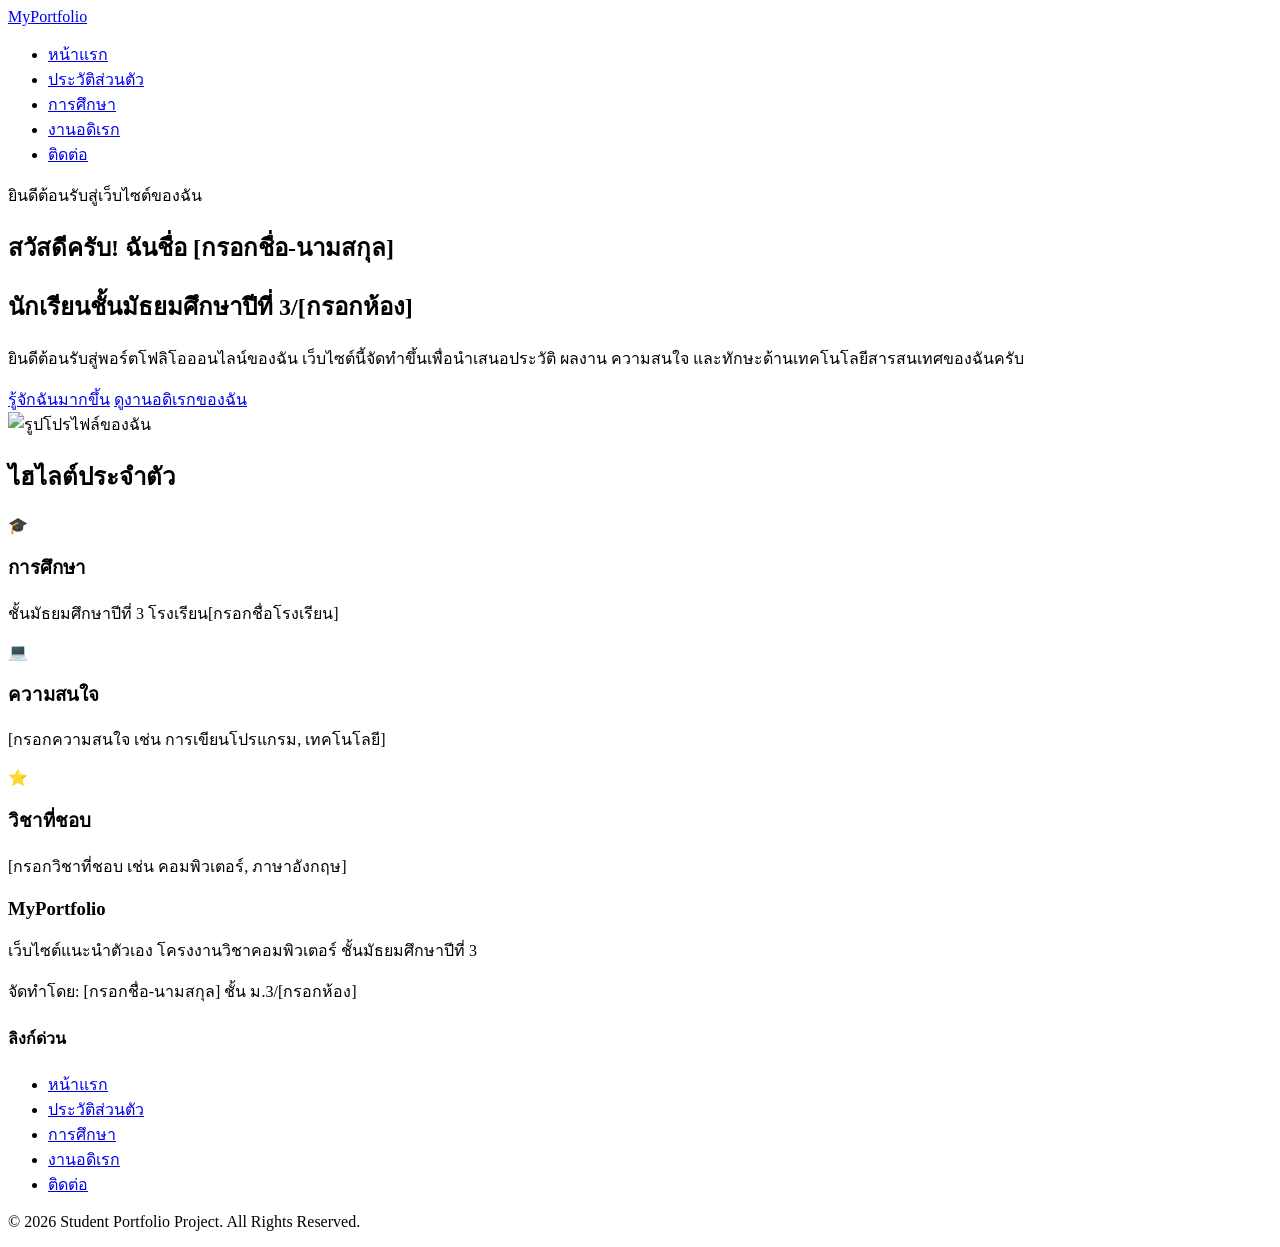
==== index.html @ 602aa8c0 "Create index.html" ====
<!DOCTYPE html>
<html lang="th">
<head>
    <meta charset="UTF-8">
    <meta name="viewport" content="width=device-width, initial-scale=1.0">
    <title>หน้าแรก | Student Portfolio M.3</title>
    <link rel="stylesheet" href="style.css">
    <link href="https://fonts.googleapis.com/css2?family=Kanit:wght@300;400;500;600;700&display=swap" rel="stylesheet">
</head>
<body>

    <header class="navbar-header">
        <nav class="navbar">
            <a href="index.html" class="logo">My<span>Portfolio</span></a>
            <ul class="nav-links">
                <li><a href="index.html" class="active">หน้าแรก</a></li>
                <li><a href="profile.html">ประวัติส่วนตัว</a></li>
                <li><a href="education.html">การศึกษา</a></li>
                <li><a href="hobby.html">งานอดิเรก</a></li>
                <li><a href="contact.html">ติดต่อ</a></li>
            </ul>
        </nav>
    </header>

    <main>
        <section class="hero-section">
            <div class="hero-container">
                <div class="hero-text">
                    <span class="badge">ยินดีต้อนรับสู่เว็บไซต์ของฉัน</span>
                    <h1>สวัสดีครับ! ฉันชื่อ <span class="highlight">[กรอกชื่อ-นามสกุล]</span></h1>
                    <h2>นักเรียนชั้นมัธยมศึกษาปีที่ 3/<span>[กรอกห้อง]</span></h2>
                    <p class="hero-description">
                        ยินดีต้อนรับสู่พอร์ตโฟลิโอออนไลน์ของฉัน เว็บไซต์นี้จัดทำขึ้นเพื่อนำเสนอประวัติ ผลงาน ความสนใจ และทักษะด้านเทคโนโลยีสารสนเทศของฉันครับ
                    </p>
                    <div class="hero-buttons">
                        <a href="profile.html" class="btn btn-primary">รู้จักฉันมากขึ้น</a>
                        <a href="hobby.html" class="btn btn-outline">ดูงานอดิเรกของฉัน</a>
                    </div>
                </div>
                <div class="hero-image-wrapper">
                    <div class="blob-bg"></div>
                    <img src="https://placehold.co/400x400/1976D2/FFFFFF?text=Profile+Image" alt="รูปโปรไฟล์ของฉัน" class="hero-img">
                </div>
            </div>
        </section>

        <section class="container section-padding">
            <h2 class="section-title">ไฮไลต์ประจำตัว</h2>
            <div class="grid grid-3">
                <div class="card stat-card">
                    <div class="card-icon">🎓</div>
                    <h3>การศึกษา</h3>
                    <p>ชั้นมัธยมศึกษาปีที่ 3 โรงเรียน[กรอกชื่อโรงเรียน]</p>
                </div>
                <div class="card stat-card">
                    <div class="card-icon">💻</div>
                    <h3>ความสนใจ</h3>
                    <p>[กรอกความสนใจ เช่น การเขียนโปรแกรม, เทคโนโลยี]</p>
                </div>
                <div class="card stat-card">
                    <div class="card-icon">⭐</div>
                    <h3>วิชาที่ชอบ</h3>
                    <p>[กรอกวิชาที่ชอบ เช่น คอมพิวเตอร์, ภาษาอังกฤษ]</p>
                </div>
            </div>
        </section>
    </main>

    <footer class="footer">
        <div class="footer-container">
            <div class="footer-info">
                <h3>MyPortfolio</h3>
                <p>เว็บไซต์แนะนำตัวเอง โครงงานวิชาคอมพิวเตอร์ ชั้นมัธยมศึกษาปีที่ 3</p>
                <p>จัดทำโดย: [กรอกชื่อ-นามสกุล] ชั้น ม.3/[กรอกห้อง]</p>
            </div>
            <div class="footer-links">
                <h4>ลิงก์ด่วน</h4>
                <ul>
                    <li><a href="index.html">หน้าแรก</a></li>
                    <li><a href="profile.html">ประวัติส่วนตัว</a></li>
                    <li><a href="education.html">การศึกษา</a></li>
                    <li><a href="hobby.html">งานอดิเรก</a></li>
                    <li><a href="contact.html">ติดต่อ</a></li>
                </ul>
            </div>
        </div>
        <div class="footer-bottom">
            <p>&copy; 2026 Student Portfolio Project. All Rights Reserved.</p>
        </div>
    </footer>

</body>
</html>
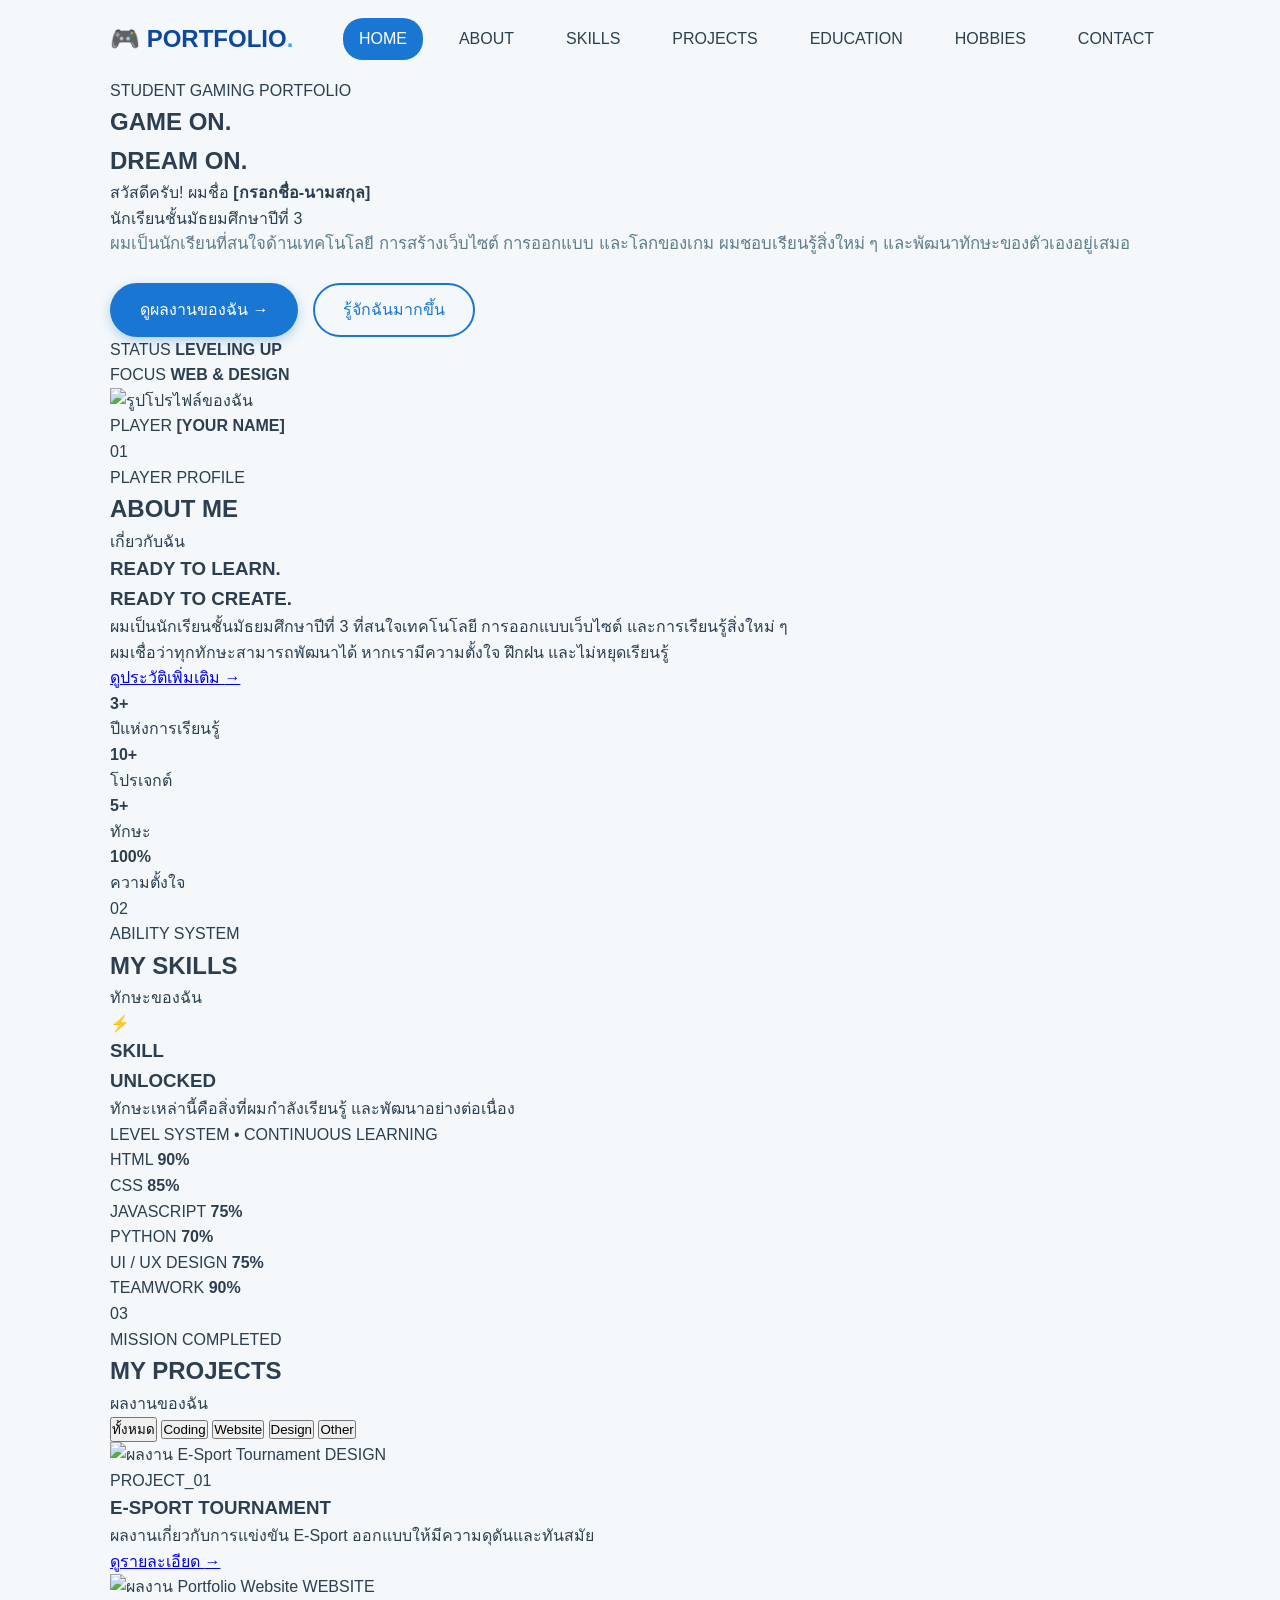
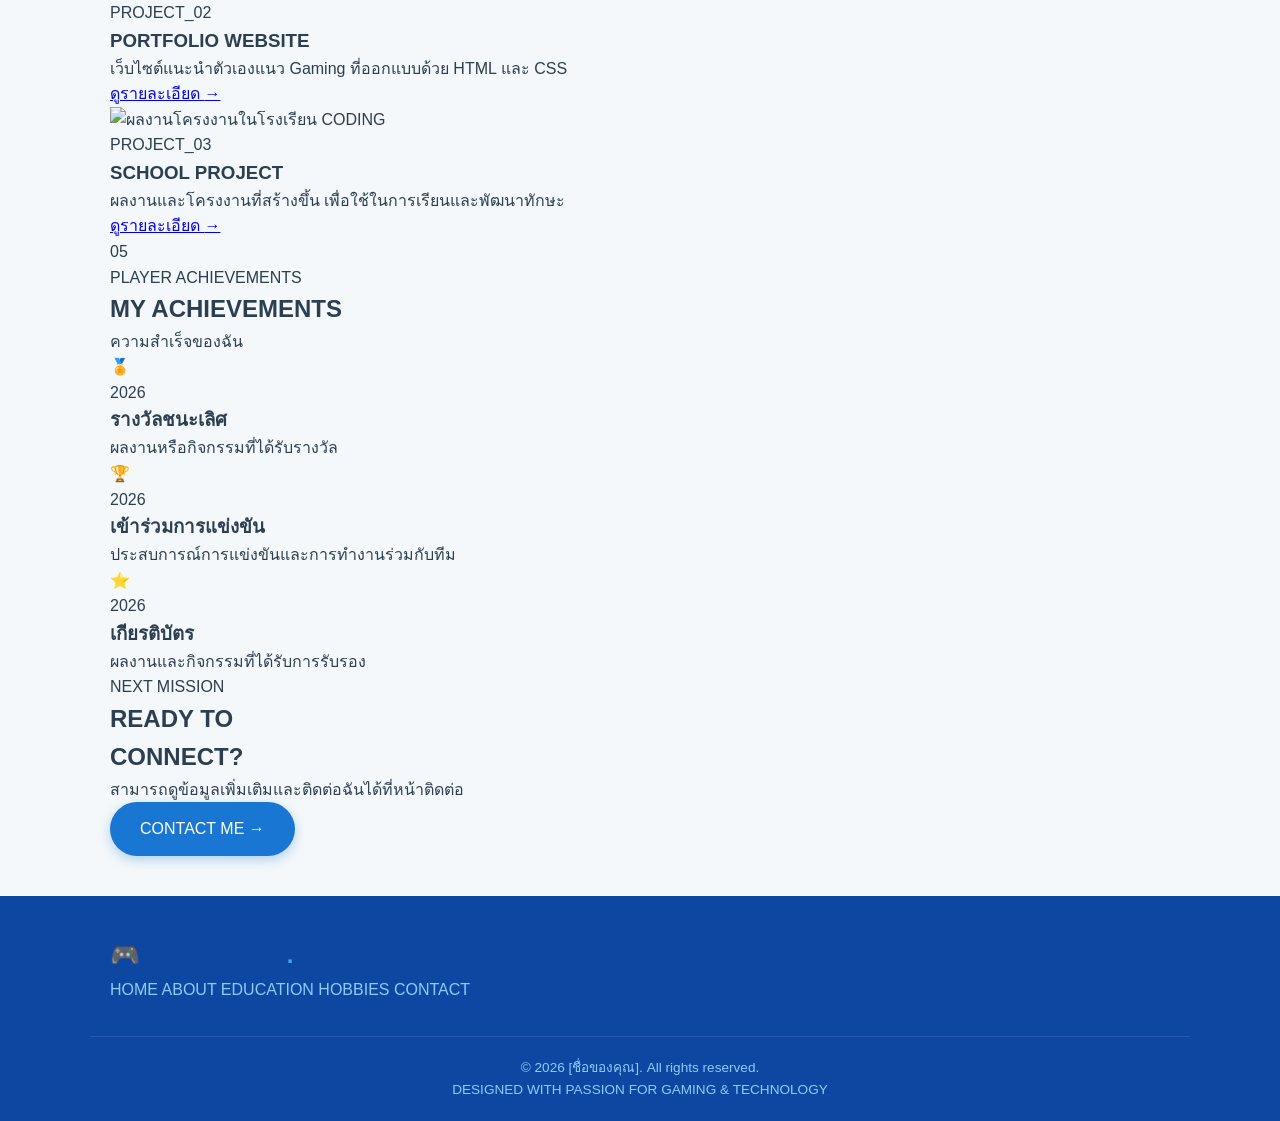
==== commit e44dd637: "Update index.html" ====
--- a/index.html
+++ b/index.html
@@ -3,90 +3,534 @@
 <head>
     <meta charset="UTF-8">
     <meta name="viewport" content="width=device-width, initial-scale=1.0">
-    <title>หน้าแรก | Student Portfolio M.3</title>
+
+    <title>Gaming Portfolio | HOME</title>
+
     <link rel="stylesheet" href="style.css">
-    <link href="https://fonts.googleapis.com/css2?family=Kanit:wght@300;400;500;600;700&display=swap" rel="stylesheet">
 </head>
+
 <body>
 
-    <header class="navbar-header">
-        <nav class="navbar">
-            <a href="index.html" class="logo">My<span>Portfolio</span></a>
-            <ul class="nav-links">
-                <li><a href="index.html" class="active">หน้าแรก</a></li>
-                <li><a href="profile.html">ประวัติส่วนตัว</a></li>
-                <li><a href="education.html">การศึกษา</a></li>
-                <li><a href="hobby.html">งานอดิเรก</a></li>
-                <li><a href="contact.html">ติดต่อ</a></li>
-            </ul>
+    <!-- Background Decoration -->
+    <div class="page-glow glow-one"></div>
+    <div class="page-glow glow-two"></div>
+
+    <!-- Navigation -->
+    <header class="site-header">
+        <nav class="navbar container">
+
+            <a href="index.html" class="logo">
+                <span class="logo-icon">🎮</span>
+                PORTFOLIO<span>.</span>
+            </a>
+
+            <div class="nav-links">
+                <a href="index.html" class="active">HOME</a>
+                <a href="profile.html">ABOUT</a>
+                <a href="#skills">SKILLS</a>
+                <a href="#projects">PROJECTS</a>
+                <a href="education.html">EDUCATION</a>
+                <a href="hobby.html">HOBBIES</a>
+                <a href="contact.html">CONTACT</a>
+            </div>
+
         </nav>
     </header>
 
+
     <main>
-        <section class="hero-section">
-            <div class="hero-container">
-                <div class="hero-text">
-                    <span class="badge">ยินดีต้อนรับสู่เว็บไซต์ของฉัน</span>
-                    <h1>สวัสดีครับ! ฉันชื่อ <span class="highlight">[กรอกชื่อ-นามสกุล]</span></h1>
-                    <h2>นักเรียนชั้นมัธยมศึกษาปีที่ 3/<span>[กรอกห้อง]</span></h2>
+
+        <!-- HERO -->
+        <section class="hero section-dark">
+
+            <div class="container hero-grid">
+
+                <div class="hero-content">
+
+                    <p class="eyebrow">
+                        <span></span>
+                        STUDENT GAMING PORTFOLIO
+                    </p>
+
+                    <h1>
+                        GAME ON.<br>
+                        <span>DREAM ON.</span>
+                    </h1>
+
+                    <div class="hero-line"></div>
+
+                    <p class="hero-intro">
+                        สวัสดีครับ! ผมชื่อ
+                        <strong>[กรอกชื่อ-นามสกุล]</strong>
+                        <br>
+                        นักเรียนชั้นมัธยมศึกษาปีที่ 3
+                    </p>
+
                     <p class="hero-description">
-                        ยินดีต้อนรับสู่พอร์ตโฟลิโอออนไลน์ของฉัน เว็บไซต์นี้จัดทำขึ้นเพื่อนำเสนอประวัติ ผลงาน ความสนใจ และทักษะด้านเทคโนโลยีสารสนเทศของฉันครับ
+                        ผมเป็นนักเรียนที่สนใจด้านเทคโนโลยี
+                        การสร้างเว็บไซต์ การออกแบบ และโลกของเกม
+                        ผมชอบเรียนรู้สิ่งใหม่ ๆ และพัฒนาทักษะของตัวเองอยู่เสมอ
                     </p>
+
                     <div class="hero-buttons">
-                        <a href="profile.html" class="btn btn-primary">รู้จักฉันมากขึ้น</a>
-                        <a href="hobby.html" class="btn btn-outline">ดูงานอดิเรกของฉัน</a>
-                    </div>
-                </div>
-                <div class="hero-image-wrapper">
-                    <div class="blob-bg"></div>
-                    <img src="https://placehold.co/400x400/1976D2/FFFFFF?text=Profile+Image" alt="รูปโปรไฟล์ของฉัน" class="hero-img">
-                </div>
-            </div>
+                        <a href="#projects" class="btn btn-primary">
+                            ดูผลงานของฉัน <span>→</span>
+                        </a>
+
+                        <a href="profile.html" class="btn btn-outline">
+                            รู้จักฉันมากขึ้น
+                        </a>
+                    </div>
+
+                    <div class="hero-status">
+                        <div>
+                            <span>STATUS</span>
+                            <strong>LEVELING UP</strong>
+                        </div>
+
+                        <div>
+                            <span>FOCUS</span>
+                            <strong>WEB & DESIGN</strong>
+                        </div>
+                    </div>
+
+                </div>
+
+
+                <!-- Profile -->
+                <div class="hero-visual">
+
+                    <div class="tech-circle circle-one"></div>
+                    <div class="tech-circle circle-two"></div>
+
+                    <div class="profile-frame">
+
+                        <div class="frame-corner corner-top-left"></div>
+                        <div class="frame-corner corner-top-right"></div>
+                        <div class="frame-corner corner-bottom-left"></div>
+                        <div class="frame-corner corner-bottom-right"></div>
+
+                        <img
+                            src="https://placehold.co/500x600/111111/D4AF37?text=YOUR+PHOTO"
+                            alt="รูปโปรไฟล์ของฉัน"
+                        >
+
+                    </div>
+
+                    <div class="profile-tag">
+                        <span>PLAYER</span>
+                        <strong>[YOUR NAME]</strong>
+                    </div>
+
+                </div>
+
+            </div>
+
         </section>
 
-        <section class="container section-padding">
-            <h2 class="section-title">ไฮไลต์ประจำตัว</h2>
-            <div class="grid grid-3">
-                <div class="card stat-card">
-                    <div class="card-icon">🎓</div>
-                    <h3>การศึกษา</h3>
-                    <p>ชั้นมัธยมศึกษาปีที่ 3 โรงเรียน[กรอกชื่อโรงเรียน]</p>
-                </div>
-                <div class="card stat-card">
-                    <div class="card-icon">💻</div>
-                    <h3>ความสนใจ</h3>
-                    <p>[กรอกความสนใจ เช่น การเขียนโปรแกรม, เทคโนโลยี]</p>
-                </div>
-                <div class="card stat-card">
-                    <div class="card-icon">⭐</div>
-                    <h3>วิชาที่ชอบ</h3>
-                    <p>[กรอกวิชาที่ชอบ เช่น คอมพิวเตอร์, ภาษาอังกฤษ]</p>
-                </div>
-            </div>
+
+        <!-- ABOUT PREVIEW -->
+        <section class="about-preview section">
+
+            <div class="container">
+
+                <div class="section-heading">
+
+                    <div class="section-number">01</div>
+
+                    <div>
+                        <p class="eyebrow">PLAYER PROFILE</p>
+                        <h2>ABOUT <span>ME</span></h2>
+                        <p>เกี่ยวกับฉัน</p>
+                    </div>
+
+                </div>
+
+
+                <div class="about-grid">
+
+                    <div class="about-text">
+
+                        <h3>
+                            READY TO LEARN.<br>
+                            READY TO CREATE.
+                        </h3>
+
+                        <p>
+                            ผมเป็นนักเรียนชั้นมัธยมศึกษาปีที่ 3
+                            ที่สนใจเทคโนโลยี การออกแบบเว็บไซต์
+                            และการเรียนรู้สิ่งใหม่ ๆ
+                        </p>
+
+                        <p>
+                            ผมเชื่อว่าทุกทักษะสามารถพัฒนาได้
+                            หากเรามีความตั้งใจ ฝึกฝน และไม่หยุดเรียนรู้
+                        </p>
+
+                        <a href="profile.html" class="text-link">
+                            ดูประวัติเพิ่มเติม <span>→</span>
+                        </a>
+
+                    </div>
+
+
+                    <div class="stats-grid">
+
+                        <div class="stat-item">
+                            <strong>3<span>+</span></strong>
+                            <p>ปีแห่งการเรียนรู้</p>
+                        </div>
+
+                        <div class="stat-item">
+                            <strong>10<span>+</span></strong>
+                            <p>โปรเจกต์</p>
+                        </div>
+
+                        <div class="stat-item">
+                            <strong>5<span>+</span></strong>
+                            <p>ทักษะ</p>
+                        </div>
+
+                        <div class="stat-item">
+                            <strong>100<span>%</span></strong>
+                            <p>ความตั้งใจ</p>
+                        </div>
+
+                    </div>
+
+                </div>
+
+            </div>
+
         </section>
+
+
+        <!-- SKILLS -->
+        <section class="skills-section section" id="skills">
+
+            <div class="container">
+
+                <div class="section-heading">
+
+                    <div class="section-number">02</div>
+
+                    <div>
+                        <p class="eyebrow">ABILITY SYSTEM</p>
+                        <h2>MY <span>SKILLS</span></h2>
+                        <p>ทักษะของฉัน</p>
+                    </div>
+
+                </div>
+
+
+                <div class="skills-layout">
+
+                    <div class="skill-description">
+
+                        <div class="skill-big-icon">⚡</div>
+
+                        <h3>
+                            SKILL<br>
+                            <span>UNLOCKED</span>
+                        </h3>
+
+                        <p>
+                            ทักษะเหล่านี้คือสิ่งที่ผมกำลังเรียนรู้
+                            และพัฒนาอย่างต่อเนื่อง
+                        </p>
+
+                        <div class="skill-panel-line"></div>
+
+                        <p class="small-text">
+                            LEVEL SYSTEM • CONTINUOUS LEARNING
+                        </p>
+
+                    </div>
+
+
+                    <div class="skills-list">
+
+                        <div class="skill-row">
+                            <div class="skill-info">
+                                <span>HTML</span>
+                                <strong>90%</strong>
+                            </div>
+                            <div class="progress">
+                                <div class="progress-fill fill-90"></div>
+                            </div>
+                        </div>
+
+                        <div class="skill-row">
+                            <div class="skill-info">
+                                <span>CSS</span>
+                                <strong>85%</strong>
+                            </div>
+                            <div class="progress">
+                                <div class="progress-fill fill-85"></div>
+                            </div>
+                        </div>
+
+                        <div class="skill-row">
+                            <div class="skill-info">
+                                <span>JAVASCRIPT</span>
+                                <strong>75%</strong>
+                            </div>
+                            <div class="progress">
+                                <div class="progress-fill fill-75"></div>
+                            </div>
+                        </div>
+
+                        <div class="skill-row">
+                            <div class="skill-info">
+                                <span>PYTHON</span>
+                                <strong>70%</strong>
+                            </div>
+                            <div class="progress">
+                                <div class="progress-fill fill-70"></div>
+                            </div>
+                        </div>
+
+                        <div class="skill-row">
+                            <div class="skill-info">
+                                <span>UI / UX DESIGN</span>
+                                <strong>75%</strong>
+                            </div>
+                            <div class="progress">
+                                <div class="progress-fill fill-75"></div>
+                            </div>
+                        </div>
+
+                        <div class="skill-row">
+                            <div class="skill-info">
+                                <span>TEAMWORK</span>
+                                <strong>90%</strong>
+                            </div>
+                            <div class="progress">
+                                <div class="progress-fill fill-90"></div>
+                            </div>
+                        </div>
+
+                    </div>
+
+                </div>
+
+            </div>
+
+        </section>
+
+
+        <!-- PROJECTS -->
+        <section class="projects-section section" id="projects">
+
+            <div class="container">
+
+                <div class="section-heading">
+
+                    <div class="section-number">03</div>
+
+                    <div>
+                        <p class="eyebrow">MISSION COMPLETED</p>
+                        <h2>MY <span>PROJECTS</span></h2>
+                        <p>ผลงานของฉัน</p>
+                    </div>
+
+                </div>
+
+
+                <div class="project-filter">
+                    <button class="filter active-filter">ทั้งหมด</button>
+                    <button class="filter">Coding</button>
+                    <button class="filter">Website</button>
+                    <button class="filter">Design</button>
+                    <button class="filter">Other</button>
+                </div>
+
+
+                <div class="projects-grid">
+
+                    <article class="project-card">
+
+                        <div class="project-image">
+                            <img
+                                src="https://placehold.co/700x450/111111/D4AF37?text=E-SPORT+TOURNAMENT"
+                                alt="ผลงาน E-Sport Tournament"
+                            >
+                            <span class="project-type">DESIGN</span>
+                        </div>
+
+                        <div class="project-content">
+                            <p class="project-code">PROJECT_01</p>
+                            <h3>E-SPORT TOURNAMENT</h3>
+                            <p>
+                                ผลงานเกี่ยวกับการแข่งขัน E-Sport
+                                ออกแบบให้มีความดุดันและทันสมัย
+                            </p>
+
+                            <a href="#" class="project-link">
+                                ดูรายละเอียด <span>→</span>
+                            </a>
+                        </div>
+
+                    </article>
+
+
+                    <article class="project-card featured-project">
+
+                        <div class="project-image">
+                            <img
+                                src="https://placehold.co/700x450/171717/F5C451?text=PORTFOLIO+WEBSITE"
+                                alt="ผลงาน Portfolio Website"
+                            >
+                            <span class="project-type">WEBSITE</span>
+                        </div>
+
+                        <div class="project-content">
+                            <p class="project-code">PROJECT_02</p>
+                            <h3>PORTFOLIO WEBSITE</h3>
+                            <p>
+                                เว็บไซต์แนะนำตัวเองแนว Gaming
+                                ที่ออกแบบด้วย HTML และ CSS
+                            </p>
+
+                            <a href="#" class="project-link">
+                                ดูรายละเอียด <span>→</span>
+                            </a>
+                        </div>
+
+                    </article>
+
+
+                    <article class="project-card">
+
+                        <div class="project-image">
+                            <img
+                                src="https://placehold.co/700x450/111111/D4AF37?text=SCHOOL+PROJECT"
+                                alt="ผลงานโครงงานในโรงเรียน"
+                            >
+                            <span class="project-type">CODING</span>
+                        </div>
+
+                        <div class="project-content">
+                            <p class="project-code">PROJECT_03</p>
+                            <h3>SCHOOL PROJECT</h3>
+                            <p>
+                                ผลงานและโครงงานที่สร้างขึ้น
+                                เพื่อใช้ในการเรียนและพัฒนาทักษะ
+                            </p>
+
+                            <a href="#" class="project-link">
+                                ดูรายละเอียด <span>→</span>
+                            </a>
+                        </div>
+
+                    </article>
+
+                </div>
+
+            </div>
+
+        </section>
+
+
+        <!-- ACHIEVEMENTS -->
+        <section class="achievement-preview section">
+
+            <div class="container">
+
+                <div class="section-heading">
+
+                    <div class="section-number">05</div>
+
+                    <div>
+                        <p class="eyebrow">PLAYER ACHIEVEMENTS</p>
+                        <h2>MY <span>ACHIEVEMENTS</span></h2>
+                        <p>ความสำเร็จของฉัน</p>
+                    </div>
+
+                </div>
+
+
+                <div class="achievement-grid">
+
+                    <div class="achievement-card">
+                        <div class="achievement-icon">🏅</div>
+                        <span>2026</span>
+                        <h3>รางวัลชนะเลิศ</h3>
+                        <p>ผลงานหรือกิจกรรมที่ได้รับรางวัล</p>
+                    </div>
+
+                    <div class="achievement-card main-achievement">
+                        <div class="achievement-icon">🏆</div>
+                        <span>2026</span>
+                        <h3>เข้าร่วมการแข่งขัน</h3>
+                        <p>ประสบการณ์การแข่งขันและการทำงานร่วมกับทีม</p>
+                    </div>
+
+                    <div class="achievement-card">
+                        <div class="achievement-icon">⭐</div>
+                        <span>2026</span>
+                        <h3>เกียรติบัตร</h3>
+                        <p>ผลงานและกิจกรรมที่ได้รับการรับรอง</p>
+                    </div>
+
+                </div>
+
+            </div>
+
+        </section>
+
+
+        <!-- CTA -->
+        <section class="cta-section">
+
+            <div class="container cta-content">
+
+                <p class="eyebrow">NEXT MISSION</p>
+
+                <h2>
+                    READY TO<br>
+                    <span>CONNECT?</span>
+                </h2>
+
+                <p>
+                    สามารถดูข้อมูลเพิ่มเติมและติดต่อฉันได้ที่หน้าติดต่อ
+                </p>
+
+                <a href="contact.html" class="btn btn-primary">
+                    CONTACT ME <span>→</span>
+                </a>
+
+            </div>
+
+        </section>
+
     </main>
 
+
+    <!-- Footer -->
     <footer class="footer">
-        <div class="footer-container">
-            <div class="footer-info">
-                <h3>MyPortfolio</h3>
-                <p>เว็บไซต์แนะนำตัวเอง โครงงานวิชาคอมพิวเตอร์ ชั้นมัธยมศึกษาปีที่ 3</p>
-                <p>จัดทำโดย: [กรอกชื่อ-นามสกุล] ชั้น ม.3/[กรอกห้อง]</p>
-            </div>
+
+        <div class="container footer-top">
+
+            <a href="index.html" class="logo">
+                🎮 PORTFOLIO<span>.</span>
+            </a>
+
             <div class="footer-links">
-                <h4>ลิงก์ด่วน</h4>
-                <ul>
-                    <li><a href="index.html">หน้าแรก</a></li>
-                    <li><a href="profile.html">ประวัติส่วนตัว</a></li>
-                    <li><a href="education.html">การศึกษา</a></li>
-                    <li><a href="hobby.html">งานอดิเรก</a></li>
-                    <li><a href="contact.html">ติดต่อ</a></li>
-                </ul>
-            </div>
+                <a href="index.html">HOME</a>
+                <a href="profile.html">ABOUT</a>
+                <a href="education.html">EDUCATION</a>
+                <a href="hobby.html">HOBBIES</a>
+                <a href="contact.html">CONTACT</a>
+            </div>
+
         </div>
-        <div class="footer-bottom">
-            <p>&copy; 2026 Student Portfolio Project. All Rights Reserved.</p>
+
+        <div class="container footer-bottom">
+            <p>© 2026 [ชื่อของคุณ]. All rights reserved.</p>
+            <p>DESIGNED WITH PASSION FOR GAMING & TECHNOLOGY</p>
         </div>
+
     </footer>
 
 </body>
--- a/style.css
+++ b/style.css
@@ -0,0 +1,532 @@
+/* ==========================================
+   1. RESET & VARIABLES
+   ========================================== */
+:root {
+    --primary-dark: #0D47A1;
+    --primary: #1976D2;
+    --primary-light: #42A5F5;
+    --accent: #90CAF9;
+    --bg-light: #E3F2FD;
+    --bg-body: #F4F8FA;
+    --white: #FFFFFF;
+    --text-color: #2C3E50;
+    --text-muted: #607D8B;
+    --shadow: 0 10px 25px rgba(25, 118, 210, 0.12);
+    --shadow-hover: 0 15px 30px rgba(25, 118, 210, 0.22);
+    --radius: 16px;
+    --transition: all 0.3s ease;
+}
+
+* {
+    margin: 0;
+    padding: 0;
+    box-sizing: border-box;
+    font-family: 'Kanit', sans-serif;
+}
+
+body {
+    background-color: var(--bg-body);
+    color: var(--text-color);
+    line-height: 1.6;
+}
+
+/* ==========================================
+   2. LAYOUT & CONTAINERS
+   ========================================== */
+.container {
+    max-width: 1100px;
+    margin: 0 auto;
+    padding: 0 20px;
+}
+
+.section-padding {
+    padding: 60px 0;
+}
+
+.grid {
+    display: grid;
+    gap: 25px;
+}
+
+.grid-2 {
+    grid-template-columns: repeat(2, 1fr);
+}
+
+.grid-3 {
+    grid-template-columns: repeat(3, 1fr);
+}
+
+/* ==========================================
+   3. NAVIGATION BAR (STICKY & GLASS)
+   ========================================== */
+.navbar-header {
+    position: sticky;
+    top: 0;
+    z-index: 1000;
+    background: rgba(255, 255, 255, 0.9);
+    backdrop-filter: blur(10px);
+    box-shadow: 0 4px 15px rgba(0, 0, 0, 0.05);
+}
+
+.navbar {
+    display: flex;
+    justify-content: space-between;
+    align-items: center;
+    max-width: 1100px;
+    margin: 0 auto;
+    padding: 18px 20px;
+}
+
+.logo {
+    font-size: 1.5rem;
+    font-weight: 700;
+    color: var(--primary-dark);
+    text-decoration: none;
+}
+
+.logo span {
+    color: var(--primary-light);
+}
+
+.nav-links {
+    display: flex;
+    list-style: none;
+    gap: 20px;
+}
+
+.nav-links a {
+    text-decoration: none;
+    color: var(--text-color);
+    font-weight: 500;
+    padding: 8px 16px;
+    border-radius: 20px;
+    transition: var(--transition);
+}
+
+.nav-links a:hover,
+.nav-links a.active {
+    background-color: var(--primary);
+    color: var(--white);
+}
+
+/* ==========================================
+   4. HERO SECTION
+   ========================================== */
+.hero-section {
+    background: linear-gradient(135deg, var(--bg-light) 0%, var(--white) 100%);
+    padding: 80px 20px;
+}
+
+.hero-container {
+    max-width: 1100px;
+    margin: 0 auto;
+    display: grid;
+    grid-template-columns: 1.2fr 0.8fr;
+    align-items: center;
+    gap: 40px;
+}
+
+.badge {
+    background-color: var(--accent);
+    color: var(--primary-dark);
+    padding: 6px 14px;
+    border-radius: 20px;
+    font-size: 0.85rem;
+    font-weight: 600;
+    display: inline-block;
+    margin-bottom: 15px;
+}
+
+.hero-text h1 {
+    font-size: 2.5rem;
+    color: var(--primary-dark);
+    margin-bottom: 10px;
+}
+
+.hero-text .highlight {
+    color: var(--primary);
+}
+
+.hero-text h2 {
+    font-size: 1.3rem;
+    color: var(--text-muted);
+    font-weight: 400;
+    margin-bottom: 15px;
+}
+
+.hero-description {
+    color: var(--text-muted);
+    margin-bottom: 25px;
+    font-size: 1.05rem;
+}
+
+.hero-buttons {
+    display: flex;
+    gap: 15px;
+}
+
+.hero-image-wrapper {
+    position: relative;
+    display: flex;
+    justify-content: center;
+}
+
+.hero-img {
+    width: 300px;
+    height: 300px;
+    object-fit: cover;
+    border-radius: 50%;
+    border: 6px solid var(--white);
+    box-shadow: var(--shadow);
+    z-index: 2;
+    transition: var(--transition);
+}
+
+.hero-img:hover {
+    transform: scale(1.03);
+}
+
+.blob-bg {
+    position: absolute;
+    width: 320px;
+    height: 320px;
+    background: linear-gradient(135deg, var(--primary-light), var(--primary));
+    border-radius: 50%;
+    top: -10px;
+    filter: blur(20px);
+    opacity: 0.4;
+    z-index: 1;
+}
+
+/* ==========================================
+   5. BUTTONS & UI ELEMENTS
+   ========================================== */
+.btn {
+    display: inline-block;
+    padding: 12px 28px;
+    border-radius: 30px;
+    text-decoration: none;
+    font-weight: 500;
+    transition: var(--transition);
+    border: 2px solid transparent;
+    cursor: pointer;
+}
+
+.btn-primary {
+    background-color: var(--primary);
+    color: var(--white);
+    box-shadow: 0 4px 12px rgba(25, 118, 210, 0.3);
+}
+
+.btn-primary:hover {
+    background-color: var(--primary-dark);
+    transform: translateY(-2px);
+}
+
+.btn-outline {
+    border-color: var(--primary);
+    color: var(--primary);
+}
+
+.btn-outline:hover {
+    background-color: var(--primary);
+    color: var(--white);
+    transform: translateY(-2px);
+}
+
+/* Page Banner */
+.page-banner {
+    background: linear-gradient(135deg, var(--primary-dark), var(--primary));
+    color: var(--white);
+    text-align: center;
+    padding: 50px 20px;
+}
+
+.page-banner h1 {
+    font-size: 2.2rem;
+    margin-bottom: 10px;
+}
+
+.page-banner p {
+    color: var(--accent);
+}
+
+/* Section Titles */
+.section-title {
+    font-size: 1.8rem;
+    color: var(--primary-dark);
+    margin-bottom: 30px;
+    text-align: center;
+    position: relative;
+}
+
+.section-title::after {
+    content: '';
+    display: block;
+    width: 50px;
+    height: 4px;
+    background-color: var(--primary-light);
+    margin: 8px auto 0;
+    border-radius: 2px;
+}
+
+/* ==========================================
+   6. CARDS DESIGN
+   ========================================== */
+.card {
+    background-color: var(--white);
+    padding: 30px;
+    border-radius: var(--radius);
+    box-shadow: var(--shadow);
+    transition: var(--transition);
+    border: 1px solid rgba(227, 242, 253, 0.5);
+}
+
+.card:hover {
+    transform: translateY(-8px);
+    box-shadow: var(--shadow-hover);
+}
+
+.stat-card {
+    text-align: center;
+}
+
+.card-icon, .hobby-icon, .contact-icon {
+    font-size: 2.5rem;
+    margin-bottom: 15px;
+}
+
+/* Profile Page Styling */
+.profile-grid {
+    display: grid;
+    grid-template-columns: 1fr 2fr;
+    gap: 30px;
+}
+
+.profile-card-img {
+    text-align: center;
+}
+
+.profile-avatar {
+    width: 100%;
+    max-width: 250px;
+    border-radius: 12px;
+    margin-bottom: 15px;
+}
+
+.text-subtitle {
+    color: var(--text-muted);
+    margin-bottom: 15px;
+}
+
+.tag-group {
+    display: flex;
+    justify-content: center;
+    gap: 8px;
+    margin-top: 10px;
+}
+
+.tag {
+    background-color: var(--bg-light);
+    color: var(--primary-dark);
+    padding: 4px 12px;
+    border-radius: 15px;
+    font-size: 0.8rem;
+}
+
+.info-list {
+    list-style: none;
+    margin-top: 15px;
+}
+
+.info-list li {
+    padding: 10px 0;
+    border-bottom: 1px dashed #E0E0E0;
+}
+
+.info-list li:last-child {
+    border-bottom: none;
+}
+
+/* ==========================================
+   7. TIMELINE (EDUCATION)
+   ========================================== */
+.timeline {
+    position: relative;
+    max-width: 800px;
+    margin: 0 auto;
+}
+
+.timeline::before {
+    content: '';
+    position: absolute;
+    width: 4px;
+    background-color: var(--primary-light);
+    top: 0;
+    bottom: 0;
+    left: 20px;
+}
+
+.timeline-item {
+    position: relative;
+    margin-bottom: 30px;
+    padding-left: 50px;
+}
+
+.timeline-dot {
+    position: absolute;
+    width: 16px;
+    height: 16px;
+    background-color: var(--white);
+    border: 4px solid var(--primary);
+    border-radius: 50%;
+    left: 14px;
+    top: 20px;
+}
+
+.timeline-dot.active-dot {
+    background-color: var(--primary-dark);
+    border-color: var(--accent);
+}
+
+.timeline-date {
+    font-size: 0.85rem;
+    color: var(--primary);
+    font-weight: 600;
+}
+
+.badge-current {
+    background-color: var(--primary);
+    color: var(--white);
+    padding: 2px 8px;
+    border-radius: 10px;
+}
+
+/* Styled Table */
+.styled-table {
+    width: 100%;
+    border-collapse: collapse;
+}
+
+.styled-table th, .styled-table td {
+    padding: 15px;
+    text-align: left;
+}
+
+.styled-table thead tr {
+    background-color: var(--primary);
+    color: var(--white);
+}
+
+.styled-table tbody tr {
+    border-bottom: 1px solid #E0E0E0;
+}
+
+.styled-table tbody tr.active-row {
+    font-weight: bold;
+    color: var(--primary-dark);
+    background-color: var(--bg-light);
+}
+
+/* Contact Styling */
+.contact-wrapper {
+    max-width: 800px;
+    margin: 0 auto;
+}
+
+.contact-card {
+    text-align: center;
+}
+
+.cta-box {
+    text-align: center;
+    background: linear-gradient(135deg, var(--bg-light), var(--white));
+}
+
+/* ==========================================
+   8. FOOTER
+   ========================================== */
+.footer {
+    background-color: var(--primary-dark);
+    color: var(--white);
+    padding: 40px 0 20px;
+    margin-top: 40px;
+}
+
+.footer-container {
+    max-width: 1100px;
+    margin: 0 auto;
+    padding: 0 20px;
+    display: grid;
+    grid-template-columns: 2fr 1fr;
+    gap: 40px;
+}
+
+.footer-info p {
+    color: var(--accent);
+    font-size: 0.9rem;
+    margin-top: 5px;
+}
+
+.footer-links h4 {
+    margin-bottom: 15px;
+}
+
+.footer-links ul {
+    list-style: none;
+}
+
+.footer-links a {
+    color: var(--accent);
+    text-decoration: none;
+    line-height: 2;
+    transition: var(--transition);
+}
+
+.footer-links a:hover {
+    color: var(--white);
+}
+
+.footer-bottom {
+    text-align: center;
+    margin-top: 30px;
+    padding-top: 20px;
+    border-top: 1px solid rgba(255, 255, 255, 0.1);
+    font-size: 0.85rem;
+    color: var(--accent);
+}
+
+/* Utility Classes */
+.margin-top-sm { margin-top: 15px; }
+.margin-top-lg { margin-top: 40px; }
+
+/* ==========================================
+   9. RESPONSIVE DESIGN (MEDIA QUERIES)
+   ========================================== */
+@media (max-width: 768px) {
+    .navbar {
+        flex-direction: column;
+        gap: 15px;
+    }
+
+    .hero-container {
+        grid-template-columns: 1fr;
+        text-align: center;
+    }
+
+    .hero-buttons {
+        justify-content: center;
+    }
+
+    .grid-2, .grid-3 {
+        grid-template-columns: 1fr;
+    }
+
+    .profile-grid {
+        grid-template-columns: 1fr;
+    }
+
+    .footer-container {
+        grid-template-columns: 1fr;
+    }
+}
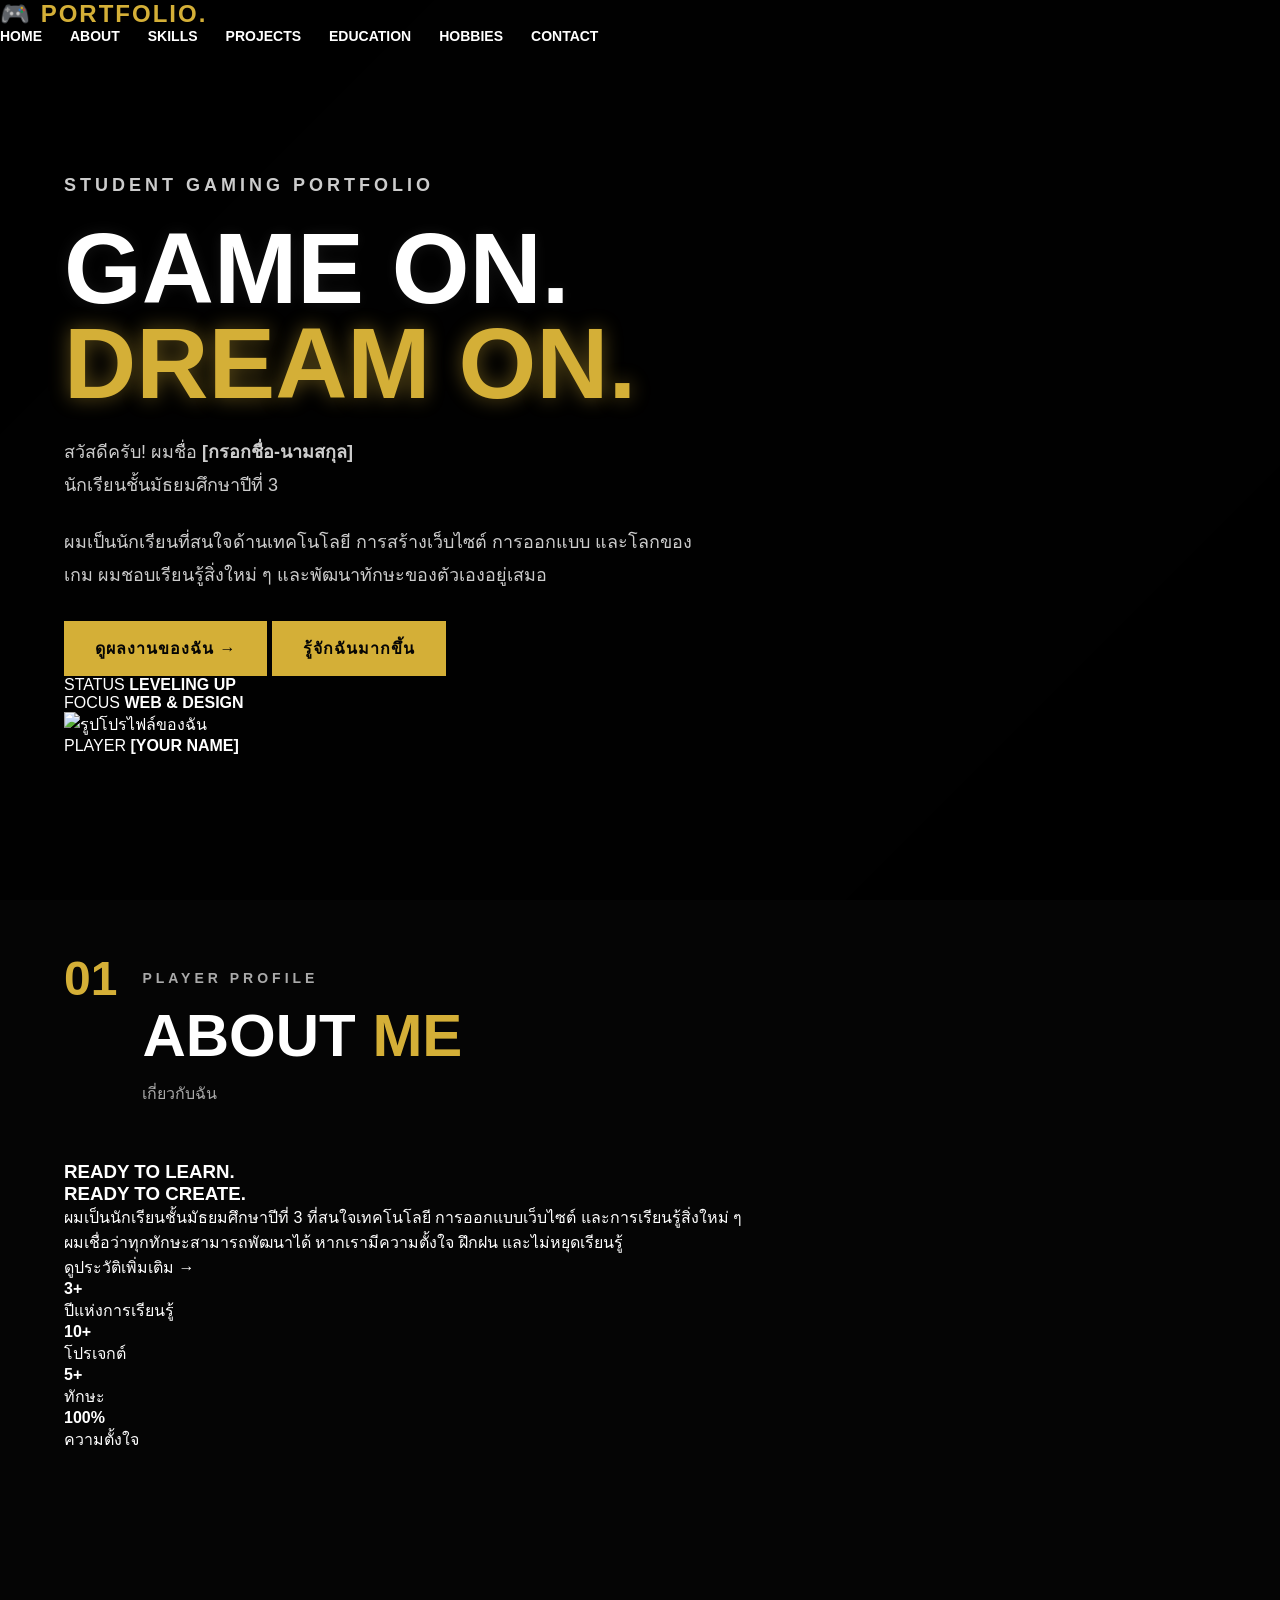
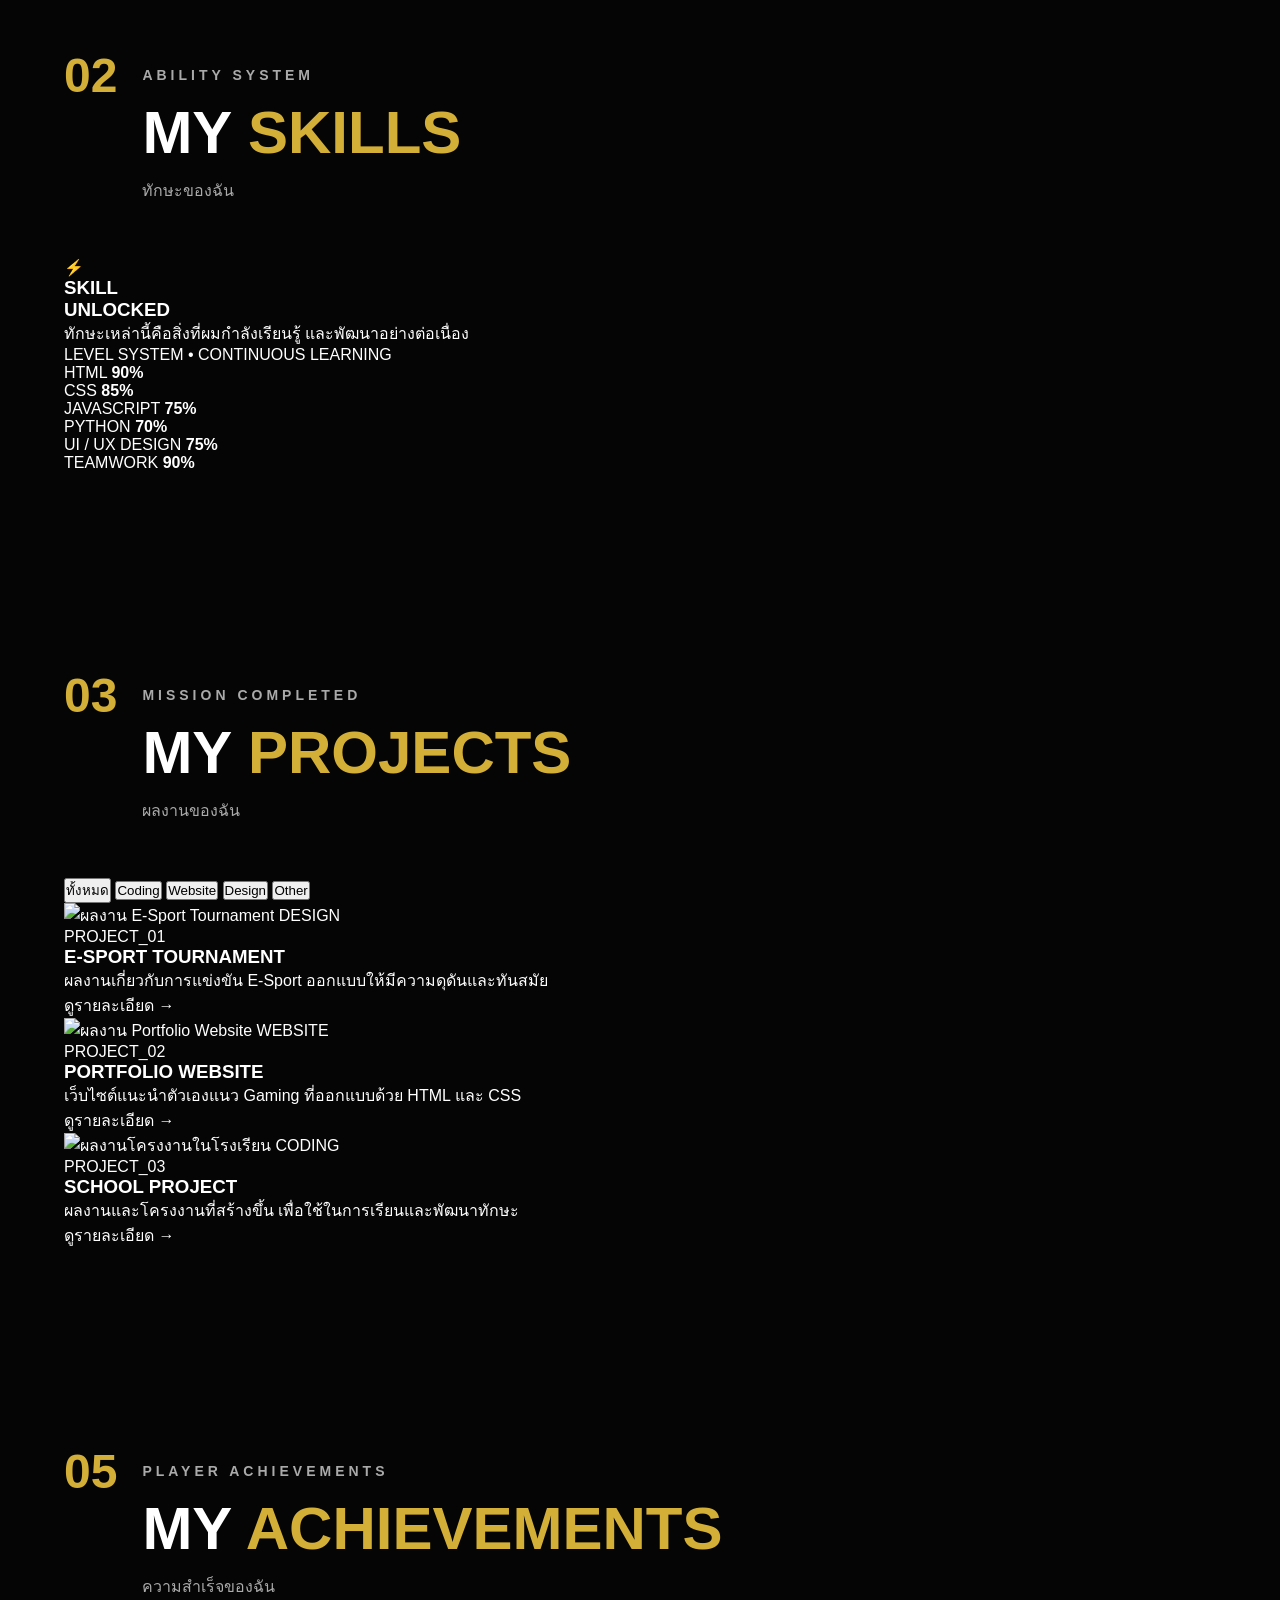
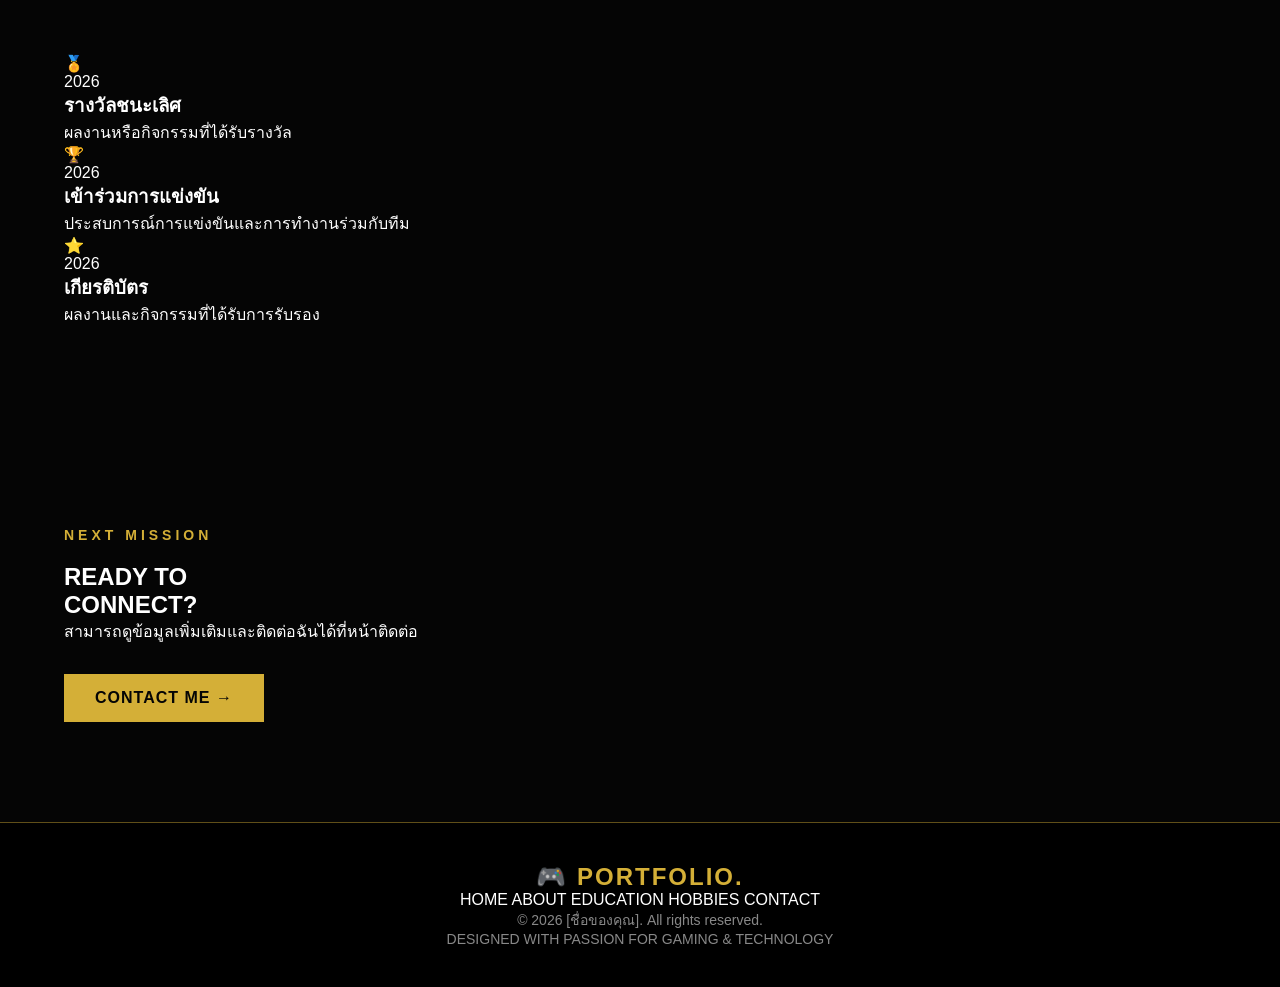
==== commit bd1d7783: "Update index.html" ====
--- a/index.html
+++ b/index.html
@@ -11,13 +11,16 @@
 
 <body>
 
+    <!-- Gaming Background -->
+    <div class="gaming-background"></div>
+    <div class="gaming-overlay"></div>
+
     <!-- Background Decoration -->
     <div class="page-glow glow-one"></div>
     <div class="page-glow glow-two"></div>
 
     <!-- Navigation -->
     <header class="site-header">
-        <nav class="navbar container">
 
             <a href="index.html" class="logo">
                 <span class="logo-icon">🎮</span>
@@ -530,7 +533,8 @@
             <p>© 2026 [ชื่อของคุณ]. All rights reserved.</p>
             <p>DESIGNED WITH PASSION FOR GAMING & TECHNOLOGY</p>
         </div>
-
+<div class="gaming-background"></div>
+<div class="gaming-overlay"></div>
     </footer>
 
 </body>
--- a/style.css
+++ b/style.css
@@ -1,532 +1,585 @@
-/* ==========================================
-   1. RESET & VARIABLES
-   ========================================== */
-:root {
-    --primary-dark: #0D47A1;
-    --primary: #1976D2;
-    --primary-light: #42A5F5;
-    --accent: #90CAF9;
-    --bg-light: #E3F2FD;
-    --bg-body: #F4F8FA;
-    --white: #FFFFFF;
-    --text-color: #2C3E50;
-    --text-muted: #607D8B;
-    --shadow: 0 10px 25px rgba(25, 118, 210, 0.12);
-    --shadow-hover: 0 15px 30px rgba(25, 118, 210, 0.22);
-    --radius: 16px;
-    --transition: all 0.3s ease;
-}
+/* =========================================================
+   GAMING PORTFOLIO
+   BLACK & GOLD THEME
+   ========================================================= */
+
+/* ---------- RESET ---------- */
 
 * {
     margin: 0;
     padding: 0;
     box-sizing: border-box;
-    font-family: 'Kanit', sans-serif;
+}
+
+html {
+    scroll-behavior: smooth;
 }
 
 body {
-    background-color: var(--bg-body);
-    color: var(--text-color);
-    line-height: 1.6;
-}
-
-/* ==========================================
-   2. LAYOUT & CONTAINERS
-   ========================================== */
+    font-family: Arial, Helvetica, sans-serif;
+    color: #ffffff;
+    background: #050505;
+
+    /* Gaming Background */
+    background-image: url("images/gaming-bg.jpg");
+    background-size: cover;
+    background-position: center center;
+    background-repeat: no-repeat;
+    background-attachment: fixed;
+
+    min-height: 100vh;
+}
+
+
+/* =========================================================
+   DARK OVERLAY
+   ทำให้ภาพพื้นหลังมืดลงเพื่อให้ข้อความอ่านง่าย
+   ========================================================= */
+
+body::before {
+    content: "";
+
+    position: fixed;
+    inset: 0;
+
+    background:
+        linear-gradient(
+            135deg,
+            rgba(0, 0, 0, 0.90),
+            rgba(0, 0, 0, 0.65),
+            rgba(0, 0, 0, 0.90)
+        );
+
+    z-index: -1;
+    pointer-events: none;
+}
+
+
+/* =========================================================
+   VARIABLES
+   ========================================================= */
+
+:root {
+    --gold: #d4af37;
+    --gold-light: #f5d76e;
+    --gold-dark: #9e7c18;
+
+    --black: #050505;
+    --dark: #0c0c0c;
+    --dark-2: #151515;
+
+    --white: #ffffff;
+    --gray: #aaaaaa;
+
+    --border: rgba(212, 175, 55, 0.45);
+}
+
+
+/* =========================================================
+   GENERAL
+   ========================================================= */
+
+body {
+    overflow-x: hidden;
+}
+
+a {
+    color: inherit;
+    text-decoration: none;
+}
+
+button {
+    font-family: inherit;
+}
+
 .container {
-    max-width: 1100px;
+    width: min(1200px, 90%);
     margin: 0 auto;
-    padding: 0 20px;
-}
-
-.section-padding {
-    padding: 60px 0;
-}
+}
+
+
+/* =========================================================
+   NAVIGATION
+   ========================================================= */
+
+nav {
+    position: sticky;
+    top: 0;
+
+    width: 100%;
+
+    background: rgba(5, 5, 5, 0.88);
+    backdrop-filter: blur(12px);
+
+    border-bottom: 1px solid var(--border);
+
+    z-index: 1000;
+}
+
+.nav-container {
+    width: min(1200px, 90%);
+    margin: auto;
+
+    display: flex;
+    align-items: center;
+    justify-content: space-between;
+
+    padding: 18px 0;
+}
+
+.logo {
+    color: var(--gold);
+
+    font-size: 24px;
+    font-weight: 900;
+
+    letter-spacing: 2px;
+}
+
+.nav-links {
+    display: flex;
+    gap: 28px;
+
+    list-style: none;
+}
+
+.nav-links a {
+    color: #ffffff;
+
+    font-size: 14px;
+    font-weight: bold;
+
+    transition: 0.3s;
+}
+
+.nav-links a:hover {
+    color: var(--gold);
+
+    text-shadow:
+        0 0 10px rgba(212, 175, 55, 0.6);
+}
+
+
+/* =========================================================
+   SECTIONS
+   ========================================================= */
+
+section {
+    position: relative;
+
+    background: transparent;
+
+    padding: 100px 0;
+}
+
+
+/* =========================================================
+   HERO
+   ========================================================= */
+
+.hero {
+    min-height: 90vh;
+
+    display: flex;
+    align-items: center;
+
+    background: transparent;
+}
+
+.hero-content {
+    max-width: 800px;
+}
+
+.eyebrow {
+    color: var(--gold);
+
+    font-size: 14px;
+    font-weight: bold;
+
+    letter-spacing: 4px;
+
+    margin-bottom: 20px;
+}
+
+.hero h1 {
+    font-size: clamp(48px, 8vw, 100px);
+
+    line-height: 0.95;
+
+    font-weight: 900;
+
+    color: #ffffff;
+
+    text-transform: uppercase;
+
+    text-shadow:
+        0 0 15px rgba(255, 255, 255, 0.08);
+}
+
+.hero h1 span {
+    color: var(--gold);
+
+    text-shadow:
+        0 0 20px rgba(212, 175, 55, 0.45);
+}
+
+.hero p {
+    color: #cccccc;
+
+    font-size: 18px;
+    line-height: 1.8;
+
+    margin-top: 25px;
+
+    max-width: 650px;
+}
+
+
+/* =========================================================
+   BUTTON
+   ========================================================= */
+
+.btn {
+    display: inline-block;
+
+    margin-top: 30px;
+
+    padding: 14px 30px;
+
+    color: #050505;
+    background: var(--gold);
+
+    border: 1px solid var(--gold);
+
+    font-weight: 900;
+
+    letter-spacing: 1px;
+
+    transition: 0.3s;
+}
+
+.btn:hover {
+    background: transparent;
+    color: var(--gold);
+
+    box-shadow:
+        0 0 20px rgba(212, 175, 55, 0.3);
+
+    transform: translateY(-3px);
+}
+
+
+/* =========================================================
+   SECTION HEADING
+   ========================================================= */
+
+.section-heading {
+    display: flex;
+    align-items: flex-start;
+
+    gap: 25px;
+
+    margin-bottom: 55px;
+}
+
+.section-number {
+    color: var(--gold);
+
+    font-size: 48px;
+    font-weight: 900;
+
+    line-height: 1;
+}
+
+.section-heading h2 {
+    color: #ffffff;
+
+    font-size: clamp(32px, 5vw, 60px);
+
+    line-height: 1;
+
+    font-weight: 900;
+}
+
+.section-heading h2 span {
+    color: var(--gold);
+}
+
+.section-heading p {
+    color: var(--gray);
+
+    margin-top: 15px;
+}
+
+
+/* =========================================================
+   CARDS
+   ========================================================= */
+
+.card {
+    background:
+        linear-gradient(
+            145deg,
+            rgba(20, 20, 20, 0.92),
+            rgba(5, 5, 5, 0.85)
+        );
+
+    border: 1px solid var(--border);
+
+    padding: 30px;
+
+    transition: 0.35s;
+
+    backdrop-filter: blur(8px);
+}
+
+.card:hover {
+    border-color: var(--gold);
+
+    transform: translateY(-8px);
+
+    box-shadow:
+        0 15px 40px rgba(0, 0, 0, 0.5),
+        0 0 25px rgba(212, 175, 55, 0.12);
+}
+
+.card h3 {
+    color: var(--gold);
+
+    margin-bottom: 15px;
+}
+
+.card p {
+    color: #bbbbbb;
+
+    line-height: 1.8;
+}
+
+
+/* =========================================================
+   PROFILE IMAGE
+   ========================================================= */
+
+.profile-image {
+    width: 260px;
+    height: 260px;
+
+    object-fit: cover;
+
+    border-radius: 50%;
+
+    border: 3px solid var(--gold);
+
+    box-shadow:
+        0 0 30px rgba(212, 175, 55, 0.25);
+}
+
+
+/* =========================================================
+   GRID
+   ========================================================= */
 
 .grid {
     display: grid;
+
+    grid-template-columns:
+        repeat(3, 1fr);
+
     gap: 25px;
 }
 
-.grid-2 {
-    grid-template-columns: repeat(2, 1fr);
-}
-
-.grid-3 {
-    grid-template-columns: repeat(3, 1fr);
-}
-
-/* ==========================================
-   3. NAVIGATION BAR (STICKY & GLASS)
-   ========================================== */
-.navbar-header {
-    position: sticky;
-    top: 0;
-    z-index: 1000;
-    background: rgba(255, 255, 255, 0.9);
-    backdrop-filter: blur(10px);
-    box-shadow: 0 4px 15px rgba(0, 0, 0, 0.05);
-}
-
-.navbar {
-    display: flex;
-    justify-content: space-between;
-    align-items: center;
-    max-width: 1100px;
-    margin: 0 auto;
-    padding: 18px 20px;
-}
-
-.logo {
-    font-size: 1.5rem;
-    font-weight: 700;
-    color: var(--primary-dark);
-    text-decoration: none;
-}
-
-.logo span {
-    color: var(--primary-light);
-}
-
-.nav-links {
-    display: flex;
-    list-style: none;
-    gap: 20px;
-}
-
-.nav-links a {
-    text-decoration: none;
-    color: var(--text-color);
-    font-weight: 500;
-    padding: 8px 16px;
-    border-radius: 20px;
-    transition: var(--transition);
-}
-
-.nav-links a:hover,
-.nav-links a.active {
-    background-color: var(--primary);
-    color: var(--white);
-}
-
-/* ==========================================
-   4. HERO SECTION
-   ========================================== */
-.hero-section {
-    background: linear-gradient(135deg, var(--bg-light) 0%, var(--white) 100%);
-    padding: 80px 20px;
-}
-
-.hero-container {
-    max-width: 1100px;
-    margin: 0 auto;
-    display: grid;
-    grid-template-columns: 1.2fr 0.8fr;
-    align-items: center;
-    gap: 40px;
-}
-
-.badge {
-    background-color: var(--accent);
-    color: var(--primary-dark);
-    padding: 6px 14px;
-    border-radius: 20px;
-    font-size: 0.85rem;
-    font-weight: 600;
-    display: inline-block;
-    margin-bottom: 15px;
-}
-
-.hero-text h1 {
-    font-size: 2.5rem;
-    color: var(--primary-dark);
-    margin-bottom: 10px;
-}
-
-.hero-text .highlight {
-    color: var(--primary);
-}
-
-.hero-text h2 {
-    font-size: 1.3rem;
-    color: var(--text-muted);
-    font-weight: 400;
-    margin-bottom: 15px;
-}
-
-.hero-description {
-    color: var(--text-muted);
-    margin-bottom: 25px;
-    font-size: 1.05rem;
-}
-
-.hero-buttons {
-    display: flex;
-    gap: 15px;
-}
-
-.hero-image-wrapper {
-    position: relative;
-    display: flex;
-    justify-content: center;
-}
-
-.hero-img {
-    width: 300px;
-    height: 300px;
-    object-fit: cover;
-    border-radius: 50%;
-    border: 6px solid var(--white);
-    box-shadow: var(--shadow);
-    z-index: 2;
-    transition: var(--transition);
-}
-
-.hero-img:hover {
-    transform: scale(1.03);
-}
-
-.blob-bg {
-    position: absolute;
-    width: 320px;
-    height: 320px;
-    background: linear-gradient(135deg, var(--primary-light), var(--primary));
-    border-radius: 50%;
-    top: -10px;
-    filter: blur(20px);
-    opacity: 0.4;
-    z-index: 1;
-}
-
-/* ==========================================
-   5. BUTTONS & UI ELEMENTS
-   ========================================== */
-.btn {
-    display: inline-block;
-    padding: 12px 28px;
-    border-radius: 30px;
-    text-decoration: none;
-    font-weight: 500;
-    transition: var(--transition);
-    border: 2px solid transparent;
+
+/* =========================================================
+   VIDEO
+   ========================================================= */
+
+.video-container {
+    width: 100%;
+    max-width: 1000px;
+
+    margin: auto;
+
+    padding: 8px;
+
+    background: rgba(0, 0, 0, 0.75);
+
+    border: 1px solid var(--gold);
+
+    box-shadow:
+        0 0 30px rgba(212, 175, 55, 0.12);
+}
+
+.video-container video {
+    width: 100%;
+
+    display: block;
+}
+
+
+/* =========================================================
+   MUSIC BUTTON
+   ========================================================= */
+
+.music-button {
+    position: fixed;
+
+    right: 25px;
+    bottom: 25px;
+
+    z-index: 9999;
+
+    padding: 12px 20px;
+
+    color: var(--gold);
+
+    background: rgba(10, 10, 10, 0.9);
+
+    border: 1px solid var(--gold);
+
     cursor: pointer;
-}
-
-.btn-primary {
-    background-color: var(--primary);
-    color: var(--white);
-    box-shadow: 0 4px 12px rgba(25, 118, 210, 0.3);
-}
-
-.btn-primary:hover {
-    background-color: var(--primary-dark);
-    transform: translateY(-2px);
-}
-
-.btn-outline {
-    border-color: var(--primary);
-    color: var(--primary);
-}
-
-.btn-outline:hover {
-    background-color: var(--primary);
-    color: var(--white);
-    transform: translateY(-2px);
-}
-
-/* Page Banner */
-.page-banner {
-    background: linear-gradient(135deg, var(--primary-dark), var(--primary));
-    color: var(--white);
+
+    font-weight: bold;
+
+    transition: 0.3s;
+}
+
+.music-button:hover {
+    color: #050505;
+
+    background: var(--gold);
+
+    box-shadow:
+        0 0 20px rgba(212, 175, 55, 0.4);
+
+    transform: translateY(-3px);
+}
+
+
+/* =========================================================
+   FOOTER
+   ========================================================= */
+
+footer {
+    padding: 40px 0;
+
     text-align: center;
-    padding: 50px 20px;
-}
-
-.page-banner h1 {
-    font-size: 2.2rem;
-    margin-bottom: 10px;
-}
-
-.page-banner p {
-    color: var(--accent);
-}
-
-/* Section Titles */
-.section-title {
-    font-size: 1.8rem;
-    color: var(--primary-dark);
-    margin-bottom: 30px;
-    text-align: center;
-    position: relative;
-}
-
-.section-title::after {
-    content: '';
-    display: block;
-    width: 50px;
-    height: 4px;
-    background-color: var(--primary-light);
-    margin: 8px auto 0;
-    border-radius: 2px;
-}
-
-/* ==========================================
-   6. CARDS DESIGN
-   ========================================== */
-.card {
-    background-color: var(--white);
-    padding: 30px;
-    border-radius: var(--radius);
-    box-shadow: var(--shadow);
-    transition: var(--transition);
-    border: 1px solid rgba(227, 242, 253, 0.5);
-}
-
-.card:hover {
-    transform: translateY(-8px);
-    box-shadow: var(--shadow-hover);
-}
-
-.stat-card {
-    text-align: center;
-}
-
-.card-icon, .hobby-icon, .contact-icon {
-    font-size: 2.5rem;
-    margin-bottom: 15px;
-}
-
-/* Profile Page Styling */
-.profile-grid {
-    display: grid;
-    grid-template-columns: 1fr 2fr;
-    gap: 30px;
-}
-
-.profile-card-img {
-    text-align: center;
-}
-
-.profile-avatar {
-    width: 100%;
-    max-width: 250px;
-    border-radius: 12px;
-    margin-bottom: 15px;
-}
-
-.text-subtitle {
-    color: var(--text-muted);
-    margin-bottom: 15px;
-}
-
-.tag-group {
-    display: flex;
-    justify-content: center;
-    gap: 8px;
-    margin-top: 10px;
-}
-
-.tag {
-    background-color: var(--bg-light);
-    color: var(--primary-dark);
-    padding: 4px 12px;
-    border-radius: 15px;
-    font-size: 0.8rem;
-}
-
-.info-list {
-    list-style: none;
-    margin-top: 15px;
-}
-
-.info-list li {
-    padding: 10px 0;
-    border-bottom: 1px dashed #E0E0E0;
-}
-
-.info-list li:last-child {
-    border-bottom: none;
-}
-
-/* ==========================================
-   7. TIMELINE (EDUCATION)
-   ========================================== */
-.timeline {
-    position: relative;
-    max-width: 800px;
-    margin: 0 auto;
-}
-
-.timeline::before {
-    content: '';
-    position: absolute;
-    width: 4px;
-    background-color: var(--primary-light);
-    top: 0;
-    bottom: 0;
-    left: 20px;
-}
-
-.timeline-item {
-    position: relative;
-    margin-bottom: 30px;
-    padding-left: 50px;
-}
-
-.timeline-dot {
-    position: absolute;
-    width: 16px;
-    height: 16px;
-    background-color: var(--white);
-    border: 4px solid var(--primary);
-    border-radius: 50%;
-    left: 14px;
-    top: 20px;
-}
-
-.timeline-dot.active-dot {
-    background-color: var(--primary-dark);
-    border-color: var(--accent);
-}
-
-.timeline-date {
-    font-size: 0.85rem;
-    color: var(--primary);
-    font-weight: 600;
-}
-
-.badge-current {
-    background-color: var(--primary);
-    color: var(--white);
-    padding: 2px 8px;
-    border-radius: 10px;
-}
-
-/* Styled Table */
-.styled-table {
-    width: 100%;
-    border-collapse: collapse;
-}
-
-.styled-table th, .styled-table td {
-    padding: 15px;
-    text-align: left;
-}
-
-.styled-table thead tr {
-    background-color: var(--primary);
-    color: var(--white);
-}
-
-.styled-table tbody tr {
-    border-bottom: 1px solid #E0E0E0;
-}
-
-.styled-table tbody tr.active-row {
-    font-weight: bold;
-    color: var(--primary-dark);
-    background-color: var(--bg-light);
-}
-
-/* Contact Styling */
-.contact-wrapper {
-    max-width: 800px;
-    margin: 0 auto;
-}
-
-.contact-card {
-    text-align: center;
-}
-
-.cta-box {
-    text-align: center;
-    background: linear-gradient(135deg, var(--bg-light), var(--white));
-}
-
-/* ==========================================
-   8. FOOTER
-   ========================================== */
-.footer {
-    background-color: var(--primary-dark);
-    color: var(--white);
-    padding: 40px 0 20px;
-    margin-top: 40px;
-}
-
-.footer-container {
-    max-width: 1100px;
-    margin: 0 auto;
-    padding: 0 20px;
-    display: grid;
-    grid-template-columns: 2fr 1fr;
-    gap: 40px;
-}
-
-.footer-info p {
-    color: var(--accent);
-    font-size: 0.9rem;
-    margin-top: 5px;
-}
-
-.footer-links h4 {
-    margin-bottom: 15px;
-}
-
-.footer-links ul {
-    list-style: none;
-}
-
-.footer-links a {
-    color: var(--accent);
-    text-decoration: none;
-    line-height: 2;
-    transition: var(--transition);
-}
-
-.footer-links a:hover {
-    color: var(--white);
-}
-
-.footer-bottom {
-    text-align: center;
-    margin-top: 30px;
-    padding-top: 20px;
-    border-top: 1px solid rgba(255, 255, 255, 0.1);
-    font-size: 0.85rem;
-    color: var(--accent);
-}
-
-/* Utility Classes */
-.margin-top-sm { margin-top: 15px; }
-.margin-top-lg { margin-top: 40px; }
-
-/* ==========================================
-   9. RESPONSIVE DESIGN (MEDIA QUERIES)
-   ========================================== */
-@media (max-width: 768px) {
-    .navbar {
+
+    background: rgba(0, 0, 0, 0.85);
+
+    border-top: 1px solid var(--border);
+}
+
+footer p {
+    color: #888888;
+
+    font-size: 14px;
+}
+
+footer span {
+    color: var(--gold);
+}
+
+
+/* =========================================================
+   GOLD LINE
+   ========================================================= */
+
+.gold-line {
+    width: 80px;
+    height: 3px;
+
+    margin-top: 20px;
+
+    background: var(--gold);
+
+    box-shadow:
+        0 0 10px rgba(212, 175, 55, 0.5);
+}
+
+
+/* =========================================================
+   SCROLLBAR
+   ========================================================= */
+
+::-webkit-scrollbar {
+    width: 8px;
+}
+
+::-webkit-scrollbar-track {
+    background: #050505;
+}
+
+::-webkit-scrollbar-thumb {
+    background: var(--gold);
+}
+
+::-webkit-scrollbar-thumb:hover {
+    background: var(--gold-light);
+}
+
+
+/* =========================================================
+   RESPONSIVE
+   ========================================================= */
+
+@media (max-width: 900px) {
+
+    .grid {
+        grid-template-columns: repeat(2, 1fr);
+    }
+
+    .nav-links {
+        gap: 15px;
+    }
+
+    section {
+        padding: 75px 0;
+    }
+}
+
+
+@media (max-width: 600px) {
+
+    .nav-container {
         flex-direction: column;
+
         gap: 15px;
     }
 
-    .hero-container {
+    .nav-links {
+        flex-wrap: wrap;
+
+        justify-content: center;
+
+        gap: 12px;
+    }
+
+    .hero {
+        min-height: 80vh;
+    }
+
+    .hero h1 {
+        font-size: 48px;
+    }
+
+    .section-heading {
+        gap: 15px;
+    }
+
+    .section-number {
+        font-size: 32px;
+    }
+
+    .grid {
         grid-template-columns: 1fr;
-        text-align: center;
-    }
-
-    .hero-buttons {
-        justify-content: center;
-    }
-
-    .grid-2, .grid-3 {
-        grid-template-columns: 1fr;
-    }
-
-    .profile-grid {
-        grid-template-columns: 1fr;
-    }
-
-    .footer-container {
-        grid-template-columns: 1fr;
-    }
-}
+    }
+
+    section {
+        padding: 60px 0;
+    }
+
+    .music-button {
+        right: 15px;
+        bottom: 15px;
+    }
+}
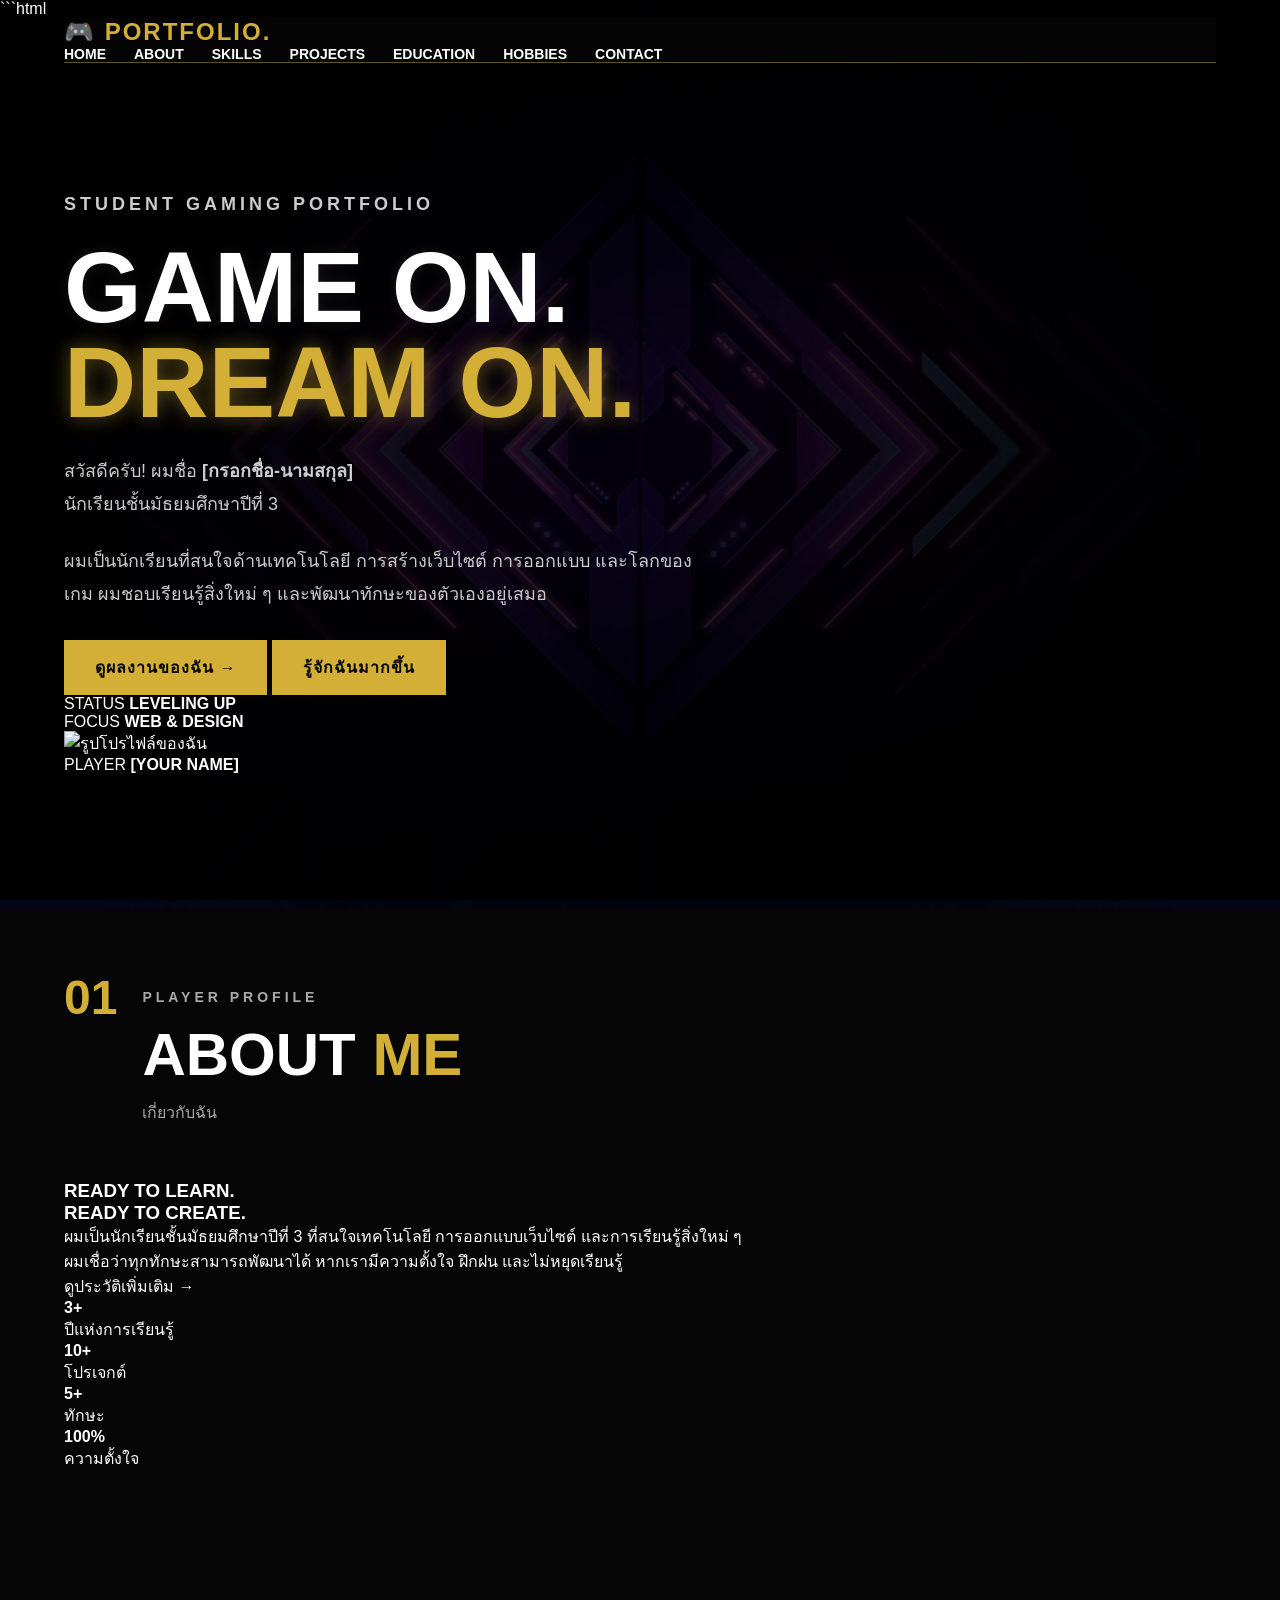
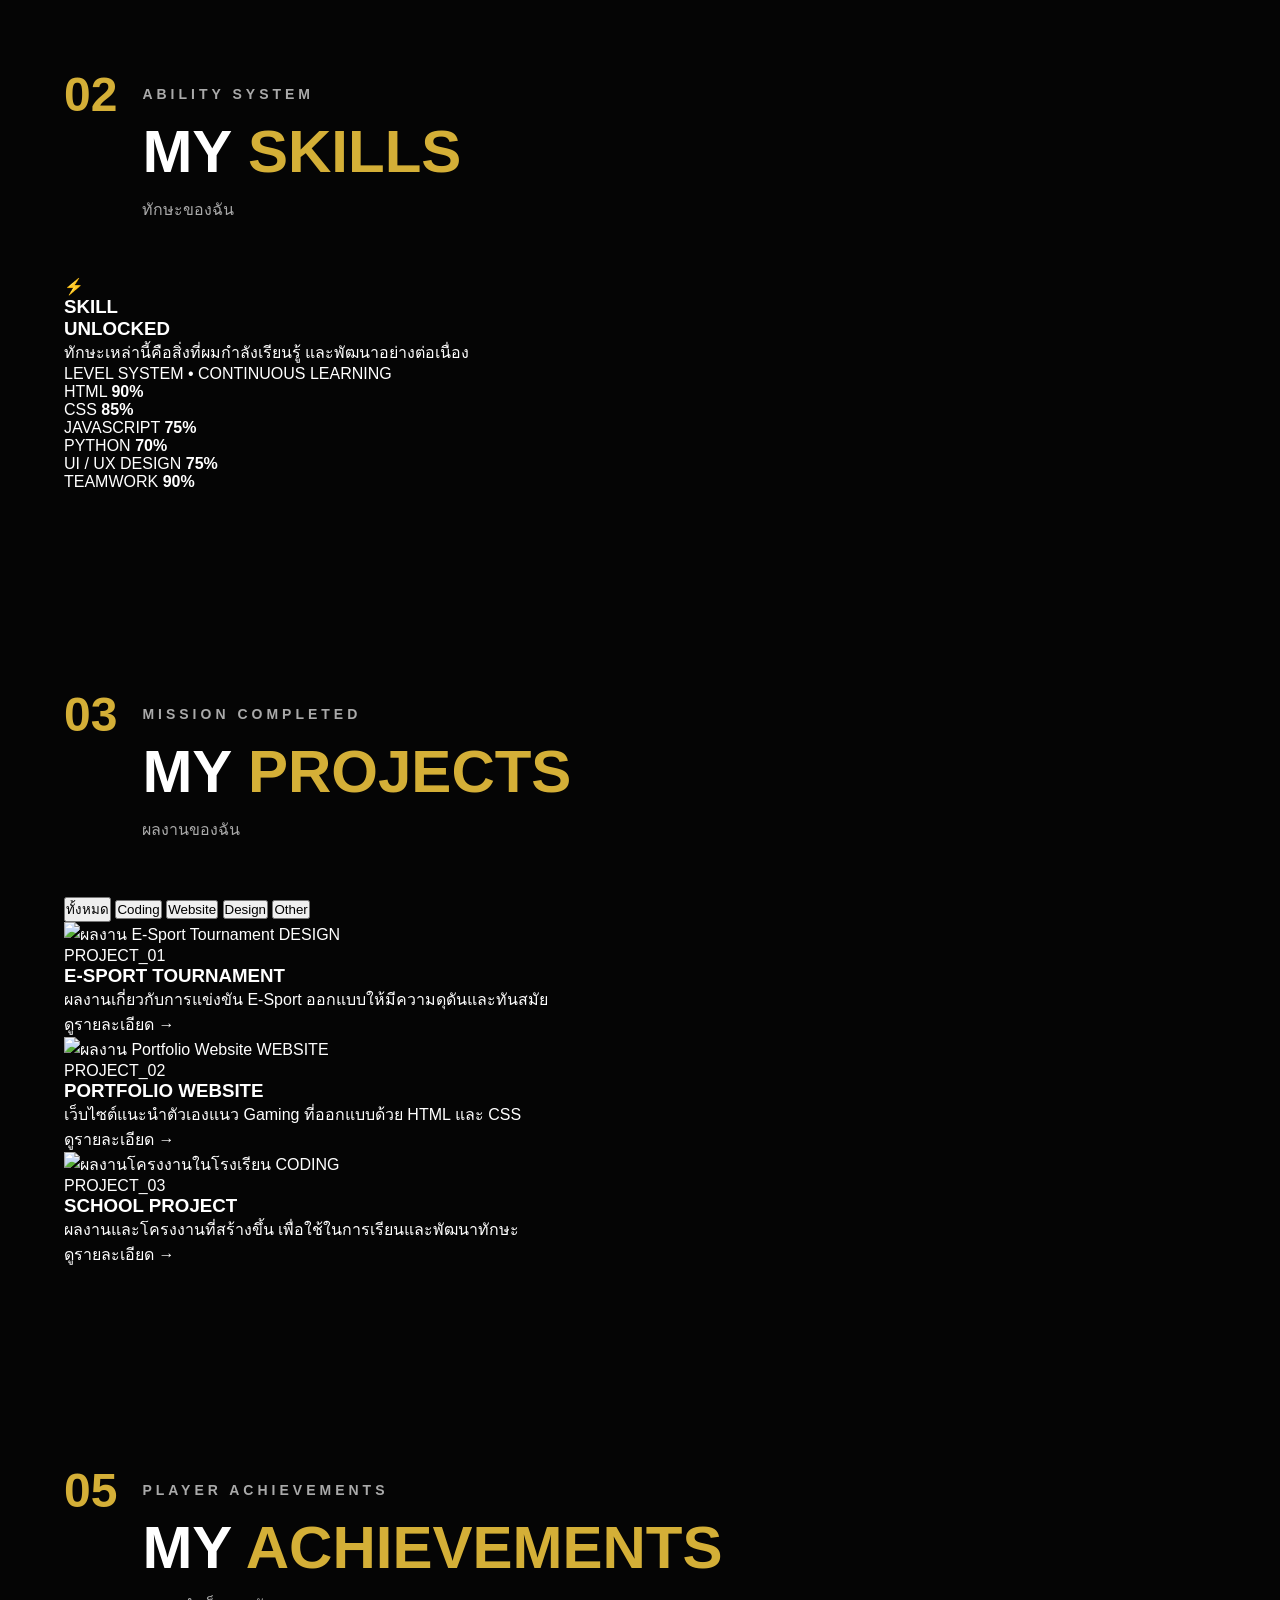
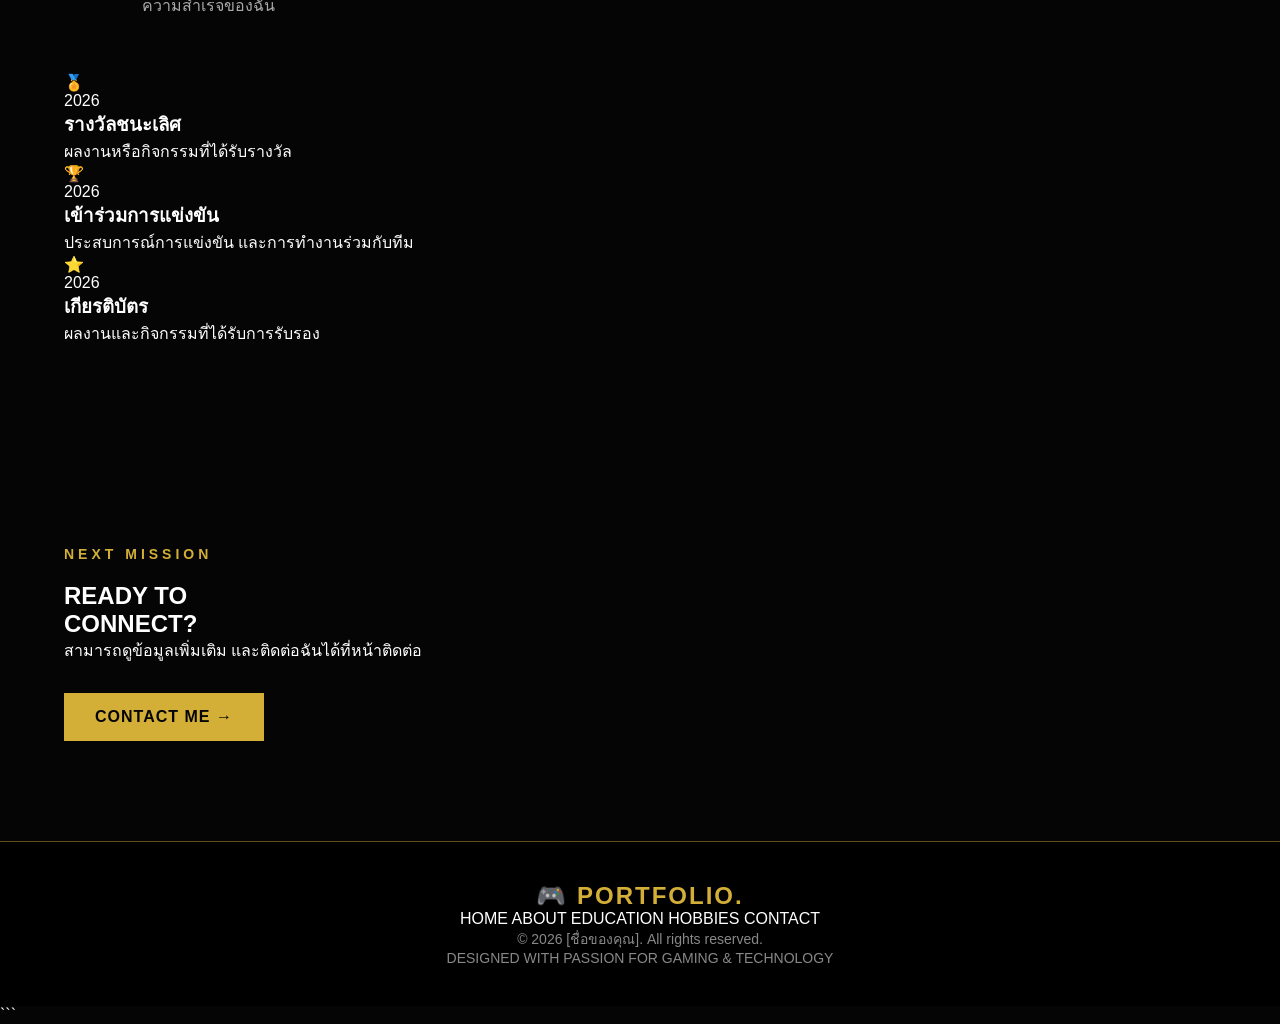
==== commit a46be532: "Update index.html" ====
--- a/index.html
+++ b/index.html
@@ -1,5 +1,7 @@
+```html
 <!DOCTYPE html>
 <html lang="th">
+
 <head>
     <meta charset="UTF-8">
     <meta name="viewport" content="width=device-width, initial-scale=1.0">
@@ -7,20 +9,91 @@
     <title>Gaming Portfolio | HOME</title>
 
     <link rel="stylesheet" href="style.css">
+
+    <!-- Gaming Background -->
+    <style>
+        .gaming-background {
+            position: fixed;
+            top: 0;
+            left: 0;
+            width: 100%;
+            height: 100vh;
+
+            background-image: url("images/gaming-bg.avif");
+            background-size: cover;
+            background-position: center center;
+            background-repeat: no-repeat;
+
+            z-index: -2;
+            pointer-events: none;
+        }
+
+        .gaming-overlay {
+            position: fixed;
+            top: 0;
+            left: 0;
+            width: 100%;
+            height: 100vh;
+
+            background: linear-gradient(
+                90deg,
+                rgba(0, 0, 0, 0.82),
+                rgba(0, 0, 0, 0.50),
+                rgba(0, 0, 0, 0.82)
+            );
+
+            z-index: -1;
+            pointer-events: none;
+        }
+
+        body {
+            background: #050505;
+        }
+
+        .site-header,
+        main,
+        .footer {
+            position: relative;
+            z-index: 1;
+        }
+
+        .hero,
+        .about-preview,
+        .skills-section,
+        .projects-section,
+        .achievement-preview,
+        .cta-section {
+            background: transparent;
+        }
+    </style>
 </head>
 
+
 <body>
 
-    <!-- Gaming Background -->
+    <!-- =========================================
+         GAMING BACKGROUND
+    ========================================== -->
+
     <div class="gaming-background"></div>
     <div class="gaming-overlay"></div>
 
-    <!-- Background Decoration -->
+
+    <!-- =========================================
+         BACKGROUND DECORATION
+    ========================================== -->
+
     <div class="page-glow glow-one"></div>
     <div class="page-glow glow-two"></div>
 
-    <!-- Navigation -->
+
+    <!-- =========================================
+         NAVIGATION
+    ========================================== -->
+
     <header class="site-header">
+
+        <nav class="navbar container">
 
             <a href="index.html" class="logo">
                 <span class="logo-icon">🎮</span>
@@ -28,90 +101,189 @@
             </a>
 
             <div class="nav-links">
-                <a href="index.html" class="active">HOME</a>
-                <a href="profile.html">ABOUT</a>
-                <a href="#skills">SKILLS</a>
-                <a href="#projects">PROJECTS</a>
-                <a href="education.html">EDUCATION</a>
-                <a href="hobby.html">HOBBIES</a>
-                <a href="contact.html">CONTACT</a>
+
+                <a href="index.html" class="active">
+                    HOME
+                </a>
+
+                <a href="profile.html">
+                    ABOUT
+                </a>
+
+                <a href="#skills">
+                    SKILLS
+                </a>
+
+                <a href="#projects">
+                    PROJECTS
+                </a>
+
+                <a href="education.html">
+                    EDUCATION
+                </a>
+
+                <a href="hobby.html">
+                    HOBBIES
+                </a>
+
+                <a href="contact.html">
+                    CONTACT
+                </a>
+
             </div>
 
         </nav>
+
     </header>
 
 
+    <!-- =========================================
+         MAIN
+    ========================================== -->
+
     <main>
 
-        <!-- HERO -->
+
+        <!-- =====================================
+             HERO
+        ====================================== -->
+
         <section class="hero section-dark">
 
             <div class="container hero-grid">
 
+
+                <!-- HERO CONTENT -->
+
                 <div class="hero-content">
 
                     <p class="eyebrow">
+
                         <span></span>
+
                         STUDENT GAMING PORTFOLIO
+
                     </p>
 
+
                     <h1>
+
                         GAME ON.<br>
-                        <span>DREAM ON.</span>
+
+                        <span>
+                            DREAM ON.
+                        </span>
+
                     </h1>
 
+
                     <div class="hero-line"></div>
 
+
                     <p class="hero-intro">
+
                         สวัสดีครับ! ผมชื่อ
-                        <strong>[กรอกชื่อ-นามสกุล]</strong>
+
+                        <strong>
+                            [กรอกชื่อ-นามสกุล]
+                        </strong>
+
                         <br>
+
                         นักเรียนชั้นมัธยมศึกษาปีที่ 3
+
                     </p>
 
+
                     <p class="hero-description">
+
                         ผมเป็นนักเรียนที่สนใจด้านเทคโนโลยี
                         การสร้างเว็บไซต์ การออกแบบ และโลกของเกม
-                        ผมชอบเรียนรู้สิ่งใหม่ ๆ และพัฒนาทักษะของตัวเองอยู่เสมอ
+                        ผมชอบเรียนรู้สิ่งใหม่ ๆ
+                        และพัฒนาทักษะของตัวเองอยู่เสมอ
+
                     </p>
 
+
                     <div class="hero-buttons">
-                        <a href="#projects" class="btn btn-primary">
-                            ดูผลงานของฉัน <span>→</span>
+
+                        <a
+                            href="#projects"
+                            class="btn btn-primary"
+                        >
+
+                            ดูผลงานของฉัน
+
+                            <span>
+                                →
+                            </span>
+
                         </a>
 
-                        <a href="profile.html" class="btn btn-outline">
+
+                        <a
+                            href="profile.html"
+                            class="btn btn-outline"
+                        >
+
                             รู้จักฉันมากขึ้น
+
                         </a>
-                    </div>
+
+                    </div>
+
 
                     <div class="hero-status">
+
                         <div>
-                            <span>STATUS</span>
-                            <strong>LEVELING UP</strong>
-                        </div>
+
+                            <span>
+                                STATUS
+                            </span>
+
+                            <strong>
+                                LEVELING UP
+                            </strong>
+
+                        </div>
+
 
                         <div>
-                            <span>FOCUS</span>
-                            <strong>WEB & DESIGN</strong>
-                        </div>
+
+                            <span>
+                                FOCUS
+                            </span>
+
+                            <strong>
+                                WEB & DESIGN
+                            </strong>
+
+                        </div>
+
                     </div>
 
                 </div>
 
 
-                <!-- Profile -->
+                <!-- PROFILE -->
+
                 <div class="hero-visual">
 
                     <div class="tech-circle circle-one"></div>
+
                     <div class="tech-circle circle-two"></div>
 
+
                     <div class="profile-frame">
 
                         <div class="frame-corner corner-top-left"></div>
+
                         <div class="frame-corner corner-top-right"></div>
+
                         <div class="frame-corner corner-bottom-left"></div>
+
                         <div class="frame-corner corner-bottom-right"></div>
+
 
                         <img
                             src="https://placehold.co/500x600/111111/D4AF37?text=YOUR+PHOTO"
@@ -120,9 +292,17 @@
 
                     </div>
 
+
                     <div class="profile-tag">
-                        <span>PLAYER</span>
-                        <strong>[YOUR NAME]</strong>
+
+                        <span>
+                            PLAYER
+                        </span>
+
+                        <strong>
+                            [YOUR NAME]
+                        </strong>
+
                     </div>
 
                 </div>
@@ -132,19 +312,38 @@
         </section>
 
 
-        <!-- ABOUT PREVIEW -->
+        <!-- =====================================
+             ABOUT
+        ====================================== -->
+
         <section class="about-preview section">
 
             <div class="container">
 
                 <div class="section-heading">
 
-                    <div class="section-number">01</div>
+                    <div class="section-number">
+                        01
+                    </div>
+
 
                     <div>
-                        <p class="eyebrow">PLAYER PROFILE</p>
-                        <h2>ABOUT <span>ME</span></h2>
-                        <p>เกี่ยวกับฉัน</p>
+
+                        <p class="eyebrow">
+                            PLAYER PROFILE
+                        </p>
+
+                        <h2>
+                            ABOUT
+                            <span>
+                                ME
+                            </span>
+                        </h2>
+
+                        <p>
+                            เกี่ยวกับฉัน
+                        </p>
+
                     </div>
 
                 </div>
@@ -155,23 +354,44 @@
                     <div class="about-text">
 
                         <h3>
+
                             READY TO LEARN.<br>
+
                             READY TO CREATE.
+
                         </h3>
 
+
                         <p>
+
                             ผมเป็นนักเรียนชั้นมัธยมศึกษาปีที่ 3
-                            ที่สนใจเทคโนโลยี การออกแบบเว็บไซต์
+                            ที่สนใจเทคโนโลยี
+                            การออกแบบเว็บไซต์
                             และการเรียนรู้สิ่งใหม่ ๆ
-                        </p>
+
+                        </p>
+
 
                         <p>
+
                             ผมเชื่อว่าทุกทักษะสามารถพัฒนาได้
-                            หากเรามีความตั้งใจ ฝึกฝน และไม่หยุดเรียนรู้
-                        </p>
-
-                        <a href="profile.html" class="text-link">
-                            ดูประวัติเพิ่มเติม <span>→</span>
+                            หากเรามีความตั้งใจ ฝึกฝน
+                            และไม่หยุดเรียนรู้
+
+                        </p>
+
+
+                        <a
+                            href="profile.html"
+                            class="text-link"
+                        >
+
+                            ดูประวัติเพิ่มเติม
+
+                            <span>
+                                →
+                            </span>
+
                         </a>
 
                     </div>
@@ -180,23 +400,54 @@
                     <div class="stats-grid">
 
                         <div class="stat-item">
-                            <strong>3<span>+</span></strong>
-                            <p>ปีแห่งการเรียนรู้</p>
-                        </div>
+
+                            <strong>
+                                3<span>+</span>
+                            </strong>
+
+                            <p>
+                                ปีแห่งการเรียนรู้
+                            </p>
+
+                        </div>
+
 
                         <div class="stat-item">
-                            <strong>10<span>+</span></strong>
-                            <p>โปรเจกต์</p>
-                        </div>
+
+                            <strong>
+                                10<span>+</span>
+                            </strong>
+
+                            <p>
+                                โปรเจกต์
+                            </p>
+
+                        </div>
+
 
                         <div class="stat-item">
-                            <strong>5<span>+</span></strong>
-                            <p>ทักษะ</p>
-                        </div>
+
+                            <strong>
+                                5<span>+</span>
+                            </strong>
+
+                            <p>
+                                ทักษะ
+                            </p>
+
+                        </div>
+
 
                         <div class="stat-item">
-                            <strong>100<span>%</span></strong>
-                            <p>ความตั้งใจ</p>
+
+                            <strong>
+                                100<span>%</span>
+                            </strong>
+
+                            <p>
+                                ความตั้งใจ
+                            </p>
+
                         </div>
 
                     </div>
@@ -208,19 +459,41 @@
         </section>
 
 
-        <!-- SKILLS -->
-        <section class="skills-section section" id="skills">
+        <!-- =====================================
+             SKILLS
+        ====================================== -->
+
+        <section
+            class="skills-section section"
+            id="skills"
+        >
 
             <div class="container">
 
                 <div class="section-heading">
 
-                    <div class="section-number">02</div>
+                    <div class="section-number">
+                        02
+                    </div>
+
 
                     <div>
-                        <p class="eyebrow">ABILITY SYSTEM</p>
-                        <h2>MY <span>SKILLS</span></h2>
-                        <p>ทักษะของฉัน</p>
+
+                        <p class="eyebrow">
+                            ABILITY SYSTEM
+                        </p>
+
+                        <h2>
+                            MY
+                            <span>
+                                SKILLS
+                            </span>
+                        </h2>
+
+                        <p>
+                            ทักษะของฉัน
+                        </p>
+
                     </div>
 
                 </div>
@@ -228,24 +501,40 @@
 
                 <div class="skills-layout">
 
+
                     <div class="skill-description">
 
-                        <div class="skill-big-icon">⚡</div>
+                        <div class="skill-big-icon">
+                            ⚡
+                        </div>
+
 
                         <h3>
+
                             SKILL<br>
-                            <span>UNLOCKED</span>
+
+                            <span>
+                                UNLOCKED
+                            </span>
+
                         </h3>
 
+
                         <p>
+
                             ทักษะเหล่านี้คือสิ่งที่ผมกำลังเรียนรู้
                             และพัฒนาอย่างต่อเนื่อง
-                        </p>
+
+                        </p>
+
 
                         <div class="skill-panel-line"></div>
 
+
                         <p class="small-text">
+
                             LEVEL SYSTEM • CONTINUOUS LEARNING
+
                         </p>
 
                     </div>
@@ -253,64 +542,148 @@
 
                     <div class="skills-list">
 
+
                         <div class="skill-row">
+
                             <div class="skill-info">
-                                <span>HTML</span>
-                                <strong>90%</strong>
+
+                                <span>
+                                    HTML
+                                </span>
+
+                                <strong>
+                                    90%
+                                </strong>
+
                             </div>
+
+
                             <div class="progress">
+
                                 <div class="progress-fill fill-90"></div>
+
                             </div>
-                        </div>
+
+                        </div>
+
 
                         <div class="skill-row">
+
                             <div class="skill-info">
-                                <span>CSS</span>
-                                <strong>85%</strong>
+
+                                <span>
+                                    CSS
+                                </span>
+
+                                <strong>
+                                    85%
+                                </strong>
+
                             </div>
+
+
                             <div class="progress">
+
                                 <div class="progress-fill fill-85"></div>
+
                             </div>
-                        </div>
+
+                        </div>
+
 
                         <div class="skill-row">
+
                             <div class="skill-info">
-                                <span>JAVASCRIPT</span>
-                                <strong>75%</strong>
+
+                                <span>
+                                    JAVASCRIPT
+                                </span>
+
+                                <strong>
+                                    75%
+                                </strong>
+
                             </div>
+
+
                             <div class="progress">
+
                                 <div class="progress-fill fill-75"></div>
+
                             </div>
-                        </div>
+
+                        </div>
+
 
                         <div class="skill-row">
+
                             <div class="skill-info">
-                                <span>PYTHON</span>
-                                <strong>70%</strong>
+
+                                <span>
+                                    PYTHON
+                                </span>
+
+                                <strong>
+                                    70%
+                                </strong>
+
                             </div>
+
+
                             <div class="progress">
+
                                 <div class="progress-fill fill-70"></div>
+
                             </div>
-                        </div>
+
+                        </div>
+
 
                         <div class="skill-row">
+
                             <div class="skill-info">
-                                <span>UI / UX DESIGN</span>
-                                <strong>75%</strong>
+
+                                <span>
+                                    UI / UX DESIGN
+                                </span>
+
+                                <strong>
+                                    75%
+                                </strong>
+
                             </div>
+
+
                             <div class="progress">
+
                                 <div class="progress-fill fill-75"></div>
+
                             </div>
-                        </div>
+
+                        </div>
+
 
                         <div class="skill-row">
+
                             <div class="skill-info">
-                                <span>TEAMWORK</span>
-                                <strong>90%</strong>
+
+                                <span>
+                                    TEAMWORK
+                                </span>
+
+                                <strong>
+                                    90%
+                                </strong>
+
                             </div>
+
+
                             <div class="progress">
+
                                 <div class="progress-fill fill-90"></div>
+
                             </div>
+
                         </div>
 
                     </div>
@@ -322,82 +695,175 @@
         </section>
 
 
-        <!-- PROJECTS -->
-        <section class="projects-section section" id="projects">
+        <!-- =====================================
+             PROJECTS
+        ====================================== -->
+
+        <section
+            class="projects-section section"
+            id="projects"
+        >
 
             <div class="container">
 
                 <div class="section-heading">
 
-                    <div class="section-number">03</div>
+                    <div class="section-number">
+                        03
+                    </div>
+
 
                     <div>
-                        <p class="eyebrow">MISSION COMPLETED</p>
-                        <h2>MY <span>PROJECTS</span></h2>
-                        <p>ผลงานของฉัน</p>
+
+                        <p class="eyebrow">
+                            MISSION COMPLETED
+                        </p>
+
+                        <h2>
+                            MY
+                            <span>
+                                PROJECTS
+                            </span>
+                        </h2>
+
+                        <p>
+                            ผลงานของฉัน
+                        </p>
+
                     </div>
 
                 </div>
 
 
                 <div class="project-filter">
-                    <button class="filter active-filter">ทั้งหมด</button>
-                    <button class="filter">Coding</button>
-                    <button class="filter">Website</button>
-                    <button class="filter">Design</button>
-                    <button class="filter">Other</button>
+
+                    <button class="filter active-filter">
+                        ทั้งหมด
+                    </button>
+
+                    <button class="filter">
+                        Coding
+                    </button>
+
+                    <button class="filter">
+                        Website
+                    </button>
+
+                    <button class="filter">
+                        Design
+                    </button>
+
+                    <button class="filter">
+                        Other
+                    </button>
+
                 </div>
 
 
                 <div class="projects-grid">
 
+
                     <article class="project-card">
 
                         <div class="project-image">
+
                             <img
                                 src="https://placehold.co/700x450/111111/D4AF37?text=E-SPORT+TOURNAMENT"
                                 alt="ผลงาน E-Sport Tournament"
                             >
-                            <span class="project-type">DESIGN</span>
-                        </div>
+
+                            <span class="project-type">
+                                DESIGN
+                            </span>
+
+                        </div>
+
 
                         <div class="project-content">
-                            <p class="project-code">PROJECT_01</p>
-                            <h3>E-SPORT TOURNAMENT</h3>
+
+                            <p class="project-code">
+                                PROJECT_01
+                            </p>
+
+                            <h3>
+                                E-SPORT TOURNAMENT
+                            </h3>
+
                             <p>
+
                                 ผลงานเกี่ยวกับการแข่งขัน E-Sport
                                 ออกแบบให้มีความดุดันและทันสมัย
+
                             </p>
 
-                            <a href="#" class="project-link">
-                                ดูรายละเอียด <span>→</span>
+
+                            <a
+                                href="#"
+                                class="project-link"
+                            >
+
+                                ดูรายละเอียด
+
+                                <span>
+                                    →
+                                </span>
+
                             </a>
+
                         </div>
 
                     </article>
 
 
-                    <article class="project-card featured-project">
+                    <article
+                        class="project-card featured-project"
+                    >
 
                         <div class="project-image">
+
                             <img
                                 src="https://placehold.co/700x450/171717/F5C451?text=PORTFOLIO+WEBSITE"
                                 alt="ผลงาน Portfolio Website"
                             >
-                            <span class="project-type">WEBSITE</span>
-                        </div>
+
+                            <span class="project-type">
+                                WEBSITE
+                            </span>
+
+                        </div>
+
 
                         <div class="project-content">
-                            <p class="project-code">PROJECT_02</p>
-                            <h3>PORTFOLIO WEBSITE</h3>
+
+                            <p class="project-code">
+                                PROJECT_02
+                            </p>
+
+                            <h3>
+                                PORTFOLIO WEBSITE
+                            </h3>
+
                             <p>
+
                                 เว็บไซต์แนะนำตัวเองแนว Gaming
                                 ที่ออกแบบด้วย HTML และ CSS
+
                             </p>
 
-                            <a href="#" class="project-link">
-                                ดูรายละเอียด <span>→</span>
+
+                            <a
+                                href="#"
+                                class="project-link"
+                            >
+
+                                ดูรายละเอียด
+
+                                <span>
+                                    →
+                                </span>
+
                             </a>
+
                         </div>
 
                     </article>
@@ -406,24 +872,50 @@
                     <article class="project-card">
 
                         <div class="project-image">
+
                             <img
                                 src="https://placehold.co/700x450/111111/D4AF37?text=SCHOOL+PROJECT"
                                 alt="ผลงานโครงงานในโรงเรียน"
                             >
-                            <span class="project-type">CODING</span>
-                        </div>
+
+                            <span class="project-type">
+                                CODING
+                            </span>
+
+                        </div>
+
 
                         <div class="project-content">
-                            <p class="project-code">PROJECT_03</p>
-                            <h3>SCHOOL PROJECT</h3>
+
+                            <p class="project-code">
+                                PROJECT_03
+                            </p>
+
+                            <h3>
+                                SCHOOL PROJECT
+                            </h3>
+
                             <p>
+
                                 ผลงานและโครงงานที่สร้างขึ้น
                                 เพื่อใช้ในการเรียนและพัฒนาทักษะ
+
                             </p>
 
-                            <a href="#" class="project-link">
-                                ดูรายละเอียด <span>→</span>
+
+                            <a
+                                href="#"
+                                class="project-link"
+                            >
+
+                                ดูรายละเอียด
+
+                                <span>
+                                    →
+                                </span>
+
                             </a>
+
                         </div>
 
                     </article>
@@ -435,19 +927,38 @@
         </section>
 
 
-        <!-- ACHIEVEMENTS -->
+        <!-- =====================================
+             ACHIEVEMENTS
+        ====================================== -->
+
         <section class="achievement-preview section">
 
             <div class="container">
 
                 <div class="section-heading">
 
-                    <div class="section-number">05</div>
+                    <div class="section-number">
+                        05
+                    </div>
+
 
                     <div>
-                        <p class="eyebrow">PLAYER ACHIEVEMENTS</p>
-                        <h2>MY <span>ACHIEVEMENTS</span></h2>
-                        <p>ความสำเร็จของฉัน</p>
+
+                        <p class="eyebrow">
+                            PLAYER ACHIEVEMENTS
+                        </p>
+
+                        <h2>
+                            MY
+                            <span>
+                                ACHIEVEMENTS
+                            </span>
+                        </h2>
+
+                        <p>
+                            ความสำเร็จของฉัน
+                        </p>
+
                     </div>
 
                 </div>
@@ -455,25 +966,70 @@
 
                 <div class="achievement-grid">
 
+
                     <div class="achievement-card">
-                        <div class="achievement-icon">🏅</div>
-                        <span>2026</span>
-                        <h3>รางวัลชนะเลิศ</h3>
-                        <p>ผลงานหรือกิจกรรมที่ได้รับรางวัล</p>
-                    </div>
-
-                    <div class="achievement-card main-achievement">
-                        <div class="achievement-icon">🏆</div>
-                        <span>2026</span>
-                        <h3>เข้าร่วมการแข่งขัน</h3>
-                        <p>ประสบการณ์การแข่งขันและการทำงานร่วมกับทีม</p>
-                    </div>
+
+                        <div class="achievement-icon">
+                            🏅
+                        </div>
+
+                        <span>
+                            2026
+                        </span>
+
+                        <h3>
+                            รางวัลชนะเลิศ
+                        </h3>
+
+                        <p>
+                            ผลงานหรือกิจกรรมที่ได้รับรางวัล
+                        </p>
+
+                    </div>
+
+
+                    <div
+                        class="achievement-card main-achievement"
+                    >
+
+                        <div class="achievement-icon">
+                            🏆
+                        </div>
+
+                        <span>
+                            2026
+                        </span>
+
+                        <h3>
+                            เข้าร่วมการแข่งขัน
+                        </h3>
+
+                        <p>
+                            ประสบการณ์การแข่งขัน
+                            และการทำงานร่วมกับทีม
+                        </p>
+
+                    </div>
+
 
                     <div class="achievement-card">
-                        <div class="achievement-icon">⭐</div>
-                        <span>2026</span>
-                        <h3>เกียรติบัตร</h3>
-                        <p>ผลงานและกิจกรรมที่ได้รับการรับรอง</p>
+
+                        <div class="achievement-icon">
+                            ⭐
+                        </div>
+
+                        <span>
+                            2026
+                        </span>
+
+                        <h3>
+                            เกียรติบัตร
+                        </h3>
+
+                        <p>
+                            ผลงานและกิจกรรมที่ได้รับการรับรอง
+                        </p>
+
                     </div>
 
                 </div>
@@ -483,24 +1039,49 @@
         </section>
 
 
-        <!-- CTA -->
+        <!-- =====================================
+             CTA
+        ====================================== -->
+
         <section class="cta-section">
 
             <div class="container cta-content">
 
-                <p class="eyebrow">NEXT MISSION</p>
+                <p class="eyebrow">
+                    NEXT MISSION
+                </p>
+
 
                 <h2>
+
                     READY TO<br>
-                    <span>CONNECT?</span>
+
+                    <span>
+                        CONNECT?
+                    </span>
+
                 </h2>
 
+
                 <p>
-                    สามารถดูข้อมูลเพิ่มเติมและติดต่อฉันได้ที่หน้าติดต่อ
+
+                    สามารถดูข้อมูลเพิ่มเติม
+                    และติดต่อฉันได้ที่หน้าติดต่อ
+
                 </p>
 
-                <a href="contact.html" class="btn btn-primary">
-                    CONTACT ME <span>→</span>
+
+                <a
+                    href="contact.html"
+                    class="btn btn-primary"
+                >
+
+                    CONTACT ME
+
+                    <span>
+                        →
+                    </span>
+
                 </a>
 
             </div>
@@ -510,32 +1091,66 @@
     </main>
 
 
-    <!-- Footer -->
+    <!-- =========================================
+         FOOTER
+    ========================================== -->
+
     <footer class="footer">
 
         <div class="container footer-top">
 
-            <a href="index.html" class="logo">
+            <a
+                href="index.html"
+                class="logo"
+            >
+
                 🎮 PORTFOLIO<span>.</span>
+
             </a>
 
+
             <div class="footer-links">
-                <a href="index.html">HOME</a>
-                <a href="profile.html">ABOUT</a>
-                <a href="education.html">EDUCATION</a>
-                <a href="hobby.html">HOBBIES</a>
-                <a href="contact.html">CONTACT</a>
+
+                <a href="index.html">
+                    HOME
+                </a>
+
+                <a href="profile.html">
+                    ABOUT
+                </a>
+
+                <a href="education.html">
+                    EDUCATION
+                </a>
+
+                <a href="hobby.html">
+                    HOBBIES
+                </a>
+
+                <a href="contact.html">
+                    CONTACT
+                </a>
+
             </div>
 
         </div>
 
+
         <div class="container footer-bottom">
-            <p>© 2026 [ชื่อของคุณ]. All rights reserved.</p>
-            <p>DESIGNED WITH PASSION FOR GAMING & TECHNOLOGY</p>
+
+            <p>
+                © 2026 [ชื่อของคุณ]. All rights reserved.
+            </p>
+
+            <p>
+                DESIGNED WITH PASSION FOR GAMING & TECHNOLOGY
+            </p>
+
         </div>
-<div class="gaming-background"></div>
-<div class="gaming-overlay"></div>
+
     </footer>
+
 
 </body>
 </html>
+```
--- a/style.css
+++ b/style.css
@@ -537,7 +537,66 @@
     }
 }
 
-
+/* =========================================
+   GAMING BACKGROUND
+   ========================================= */
+
+.gaming-background {
+    position: fixed;
+
+    top: 0;
+    left: 0;
+
+    width: 100%;
+    height: 100vh;
+
+    background-image: url("images/gaming-bg.jpg");
+
+    background-size: cover;
+    background-position: center;
+    background-repeat: no-repeat;
+
+    z-index: -10;
+
+    transform: scale(1.02);
+}
+
+
+/* Dark Overlay */
+
+.gaming-overlay {
+    position: fixed;
+
+    top: 0;
+    left: 0;
+
+    width: 100%;
+    height: 100vh;
+
+    background:
+        linear-gradient(
+            90deg,
+            rgba(0, 0, 0, 0.92),
+            rgba(0, 0, 0, 0.65),
+            rgba(0, 0, 0, 0.88)
+        );
+
+    z-index: -9;
+
+    pointer-events: none;
+}
+
+
+/* ให้ section ไม่บังภาพพื้นหลัง */
+
+.hero,
+.about-preview,
+.skills-section,
+.projects-section,
+.achievement-preview,
+.cta-section {
+    background: transparent;
+}
 @media (max-width: 600px) {
 
     .nav-container {
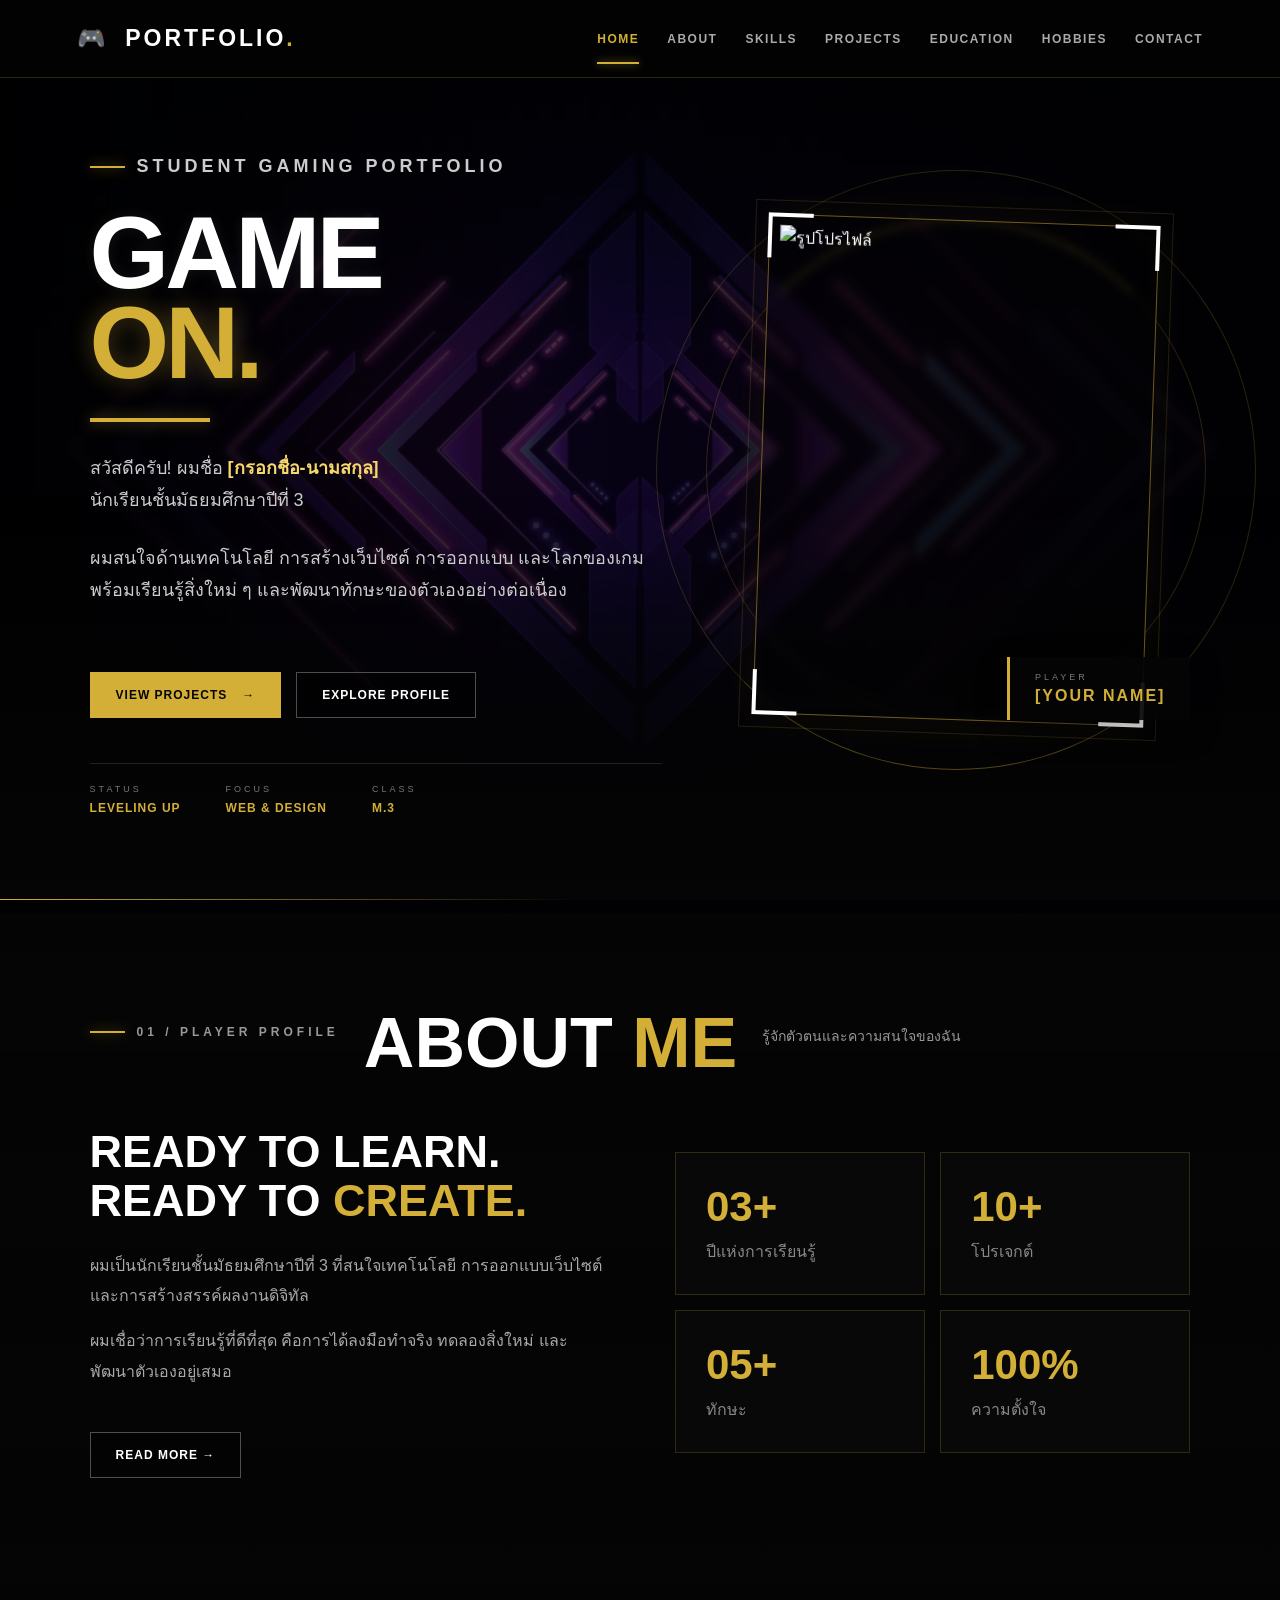
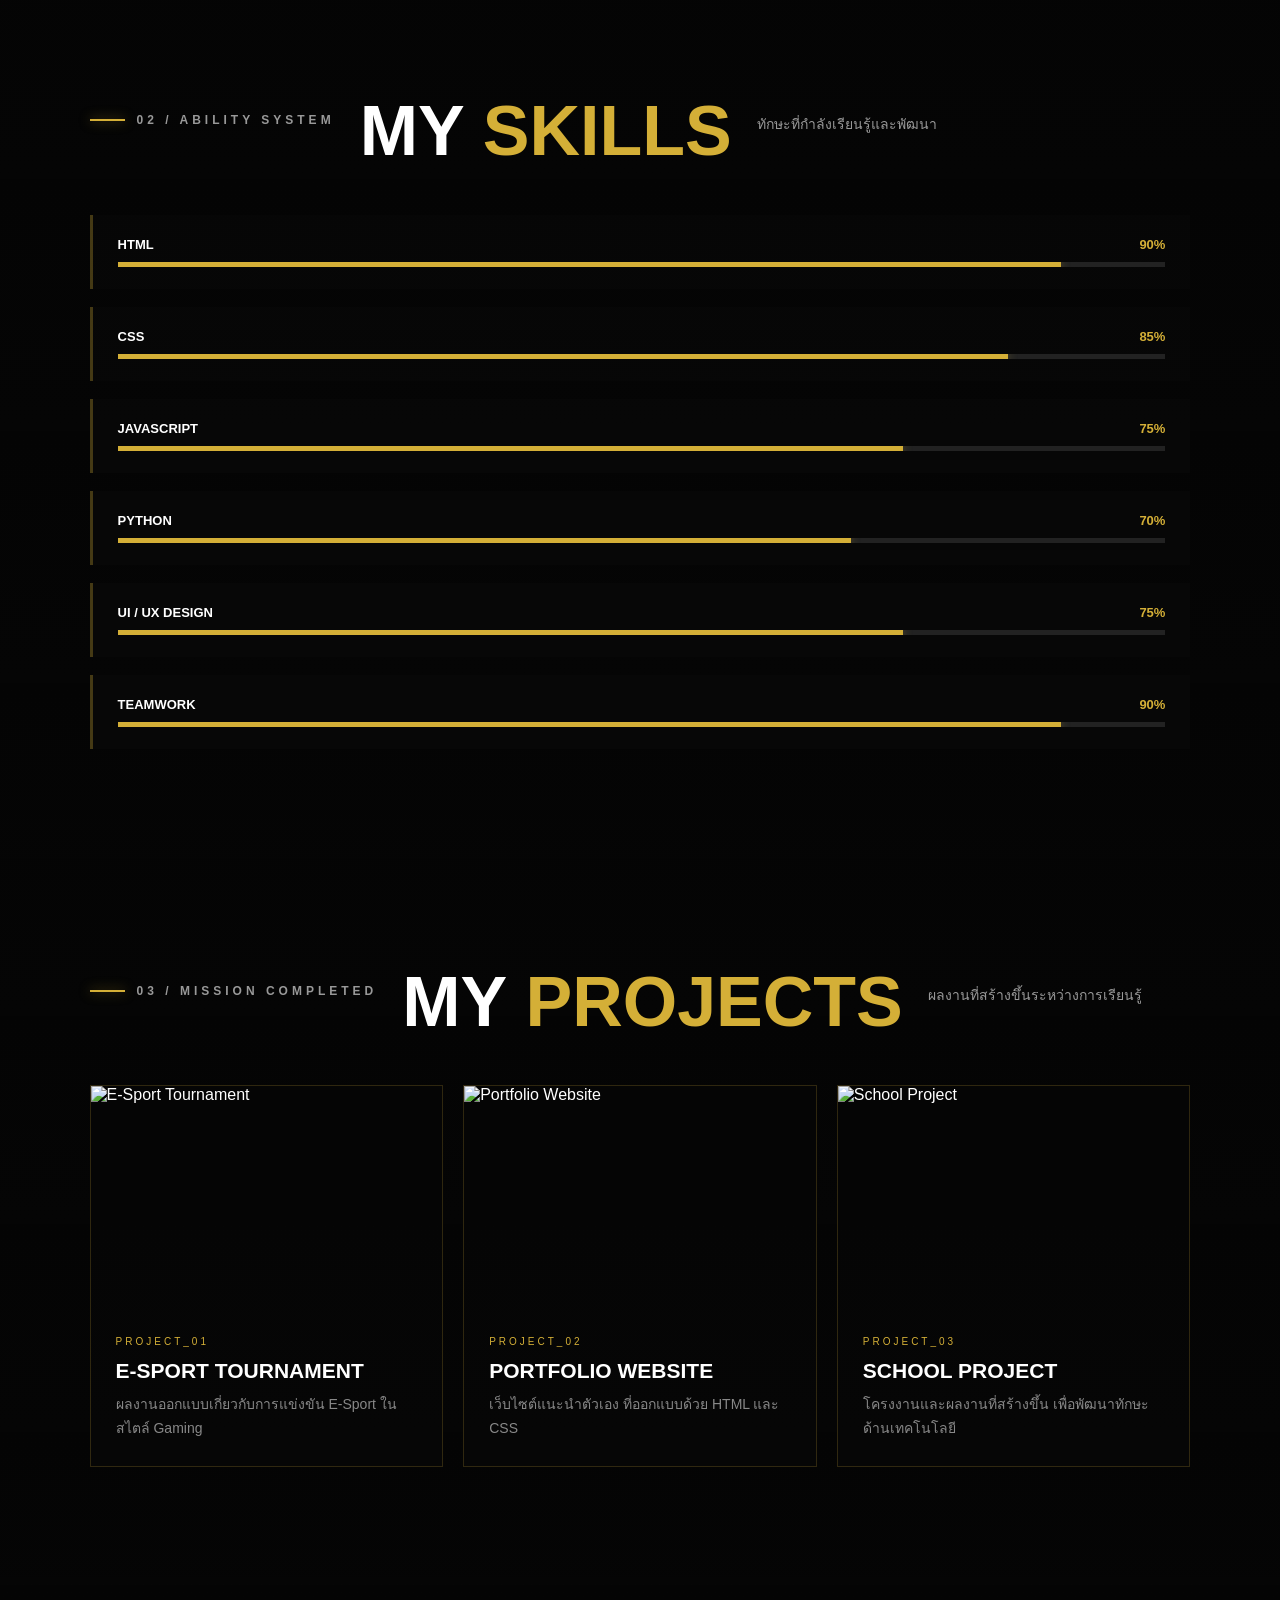
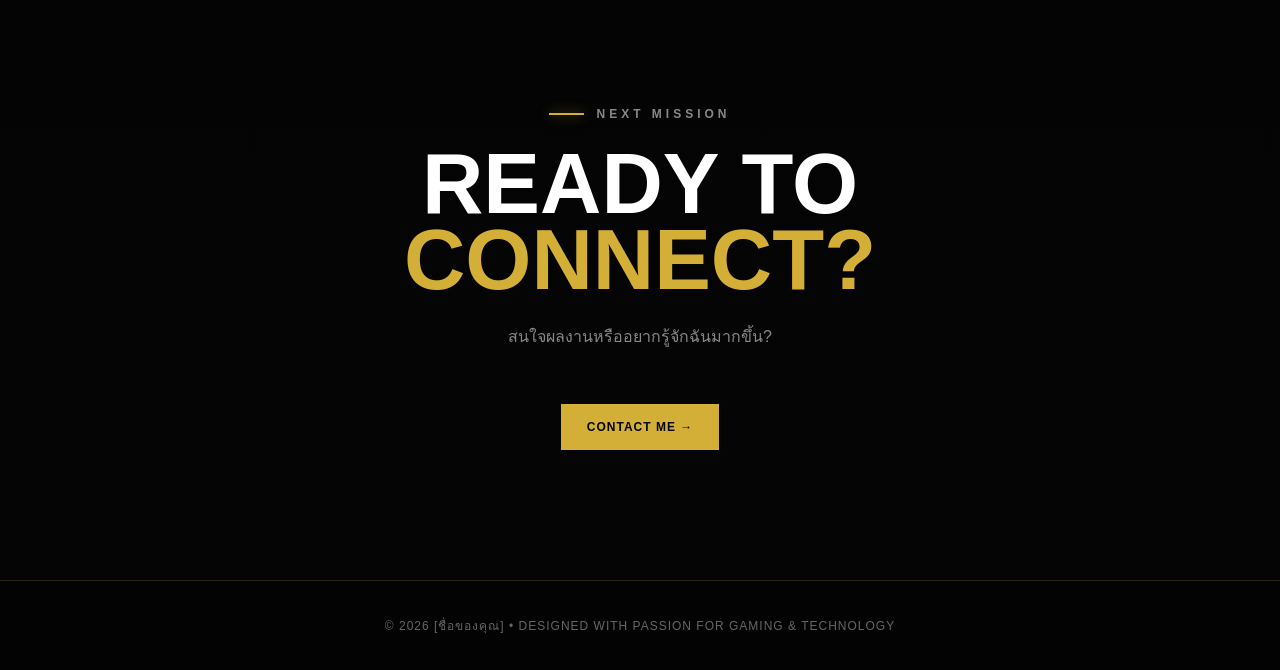
==== commit bdacf847: "Update index.html" ====
--- a/index.html
+++ b/index.html
@@ -1,1156 +1,1575 @@
-```html
 <!DOCTYPE html>
 <html lang="th">
-
 <head>
     <meta charset="UTF-8">
     <meta name="viewport" content="width=device-width, initial-scale=1.0">
 
-    <title>Gaming Portfolio | HOME</title>
+    <title>Gaming Portfolio | Home</title>
 
     <link rel="stylesheet" href="style.css">
 
-    <!-- Gaming Background -->
     <style>
-        .gaming-background {
+        /* =====================================================
+           INDEX PAGE - GAMING PORTFOLIO
+           ===================================================== */
+
+        * {
+            margin: 0;
+            padding: 0;
+            box-sizing: border-box;
+        }
+
+        html {
+            scroll-behavior: smooth;
+        }
+
+        body {
+            font-family: Arial, Helvetica, sans-serif;
+            color: #fff;
+            background: #050505;
+            overflow-x: hidden;
+        }
+
+        a {
+            color: inherit;
+            text-decoration: none;
+        }
+
+        /* =====================================================
+           GAMING BACKGROUND
+           ===================================================== */
+
+        .gaming-bg {
+            position: fixed;
+            inset: 0;
+            width: 100%;
+            height: 100%;
+            background-image: url("images/gaming-bg.avif");
+            background-size: cover;
+            background-position: center;
+            background-repeat: no-repeat;
+            z-index: -10;
+            transform: scale(1.03);
+        }
+
+        .gaming-bg::after {
+            content: "";
+            position: absolute;
+            inset: 0;
+
+            background:
+                linear-gradient(
+                    90deg,
+                    rgba(0,0,0,0.95) 0%,
+                    rgba(0,0,0,0.72) 45%,
+                    rgba(0,0,0,0.88) 100%
+                );
+
+            z-index: -9;
+        }
+
+        /* เพิ่มความเข้มบริเวณด้านล่าง */
+        .gaming-bg-bottom {
+            position: fixed;
+            inset: 0;
+
+            background:
+                linear-gradient(
+                    to bottom,
+                    transparent 55%,
+                    rgba(5,5,5,0.95) 100%
+                );
+
+            z-index: -8;
+            pointer-events: none;
+        }
+
+        /* =====================================================
+           GOLD VARIABLES
+           ===================================================== */
+
+        :root {
+            --gold: #d4af37;
+            --gold-light: #f6d76b;
+            --gold-dark: #9c7818;
+            --black: #050505;
+            --dark: #0b0b0b;
+            --gray: #999;
+            --line: rgba(212,175,55,0.35);
+        }
+
+        /* =====================================================
+           NAVBAR
+           ===================================================== */
+
+        .navbar {
             position: fixed;
             top: 0;
             left: 0;
             width: 100%;
-            height: 100vh;
-
-            background-image: url("images/gaming-bg.avif");
-            background-size: cover;
-            background-position: center center;
-            background-repeat: no-repeat;
-
-            z-index: -2;
-            pointer-events: none;
-        }
-
-        .gaming-overlay {
-            position: fixed;
-            top: 0;
+            height: 78px;
+
+            display: flex;
+            align-items: center;
+            justify-content: space-between;
+
+            padding: 0 6%;
+
+            background: rgba(3,3,3,0.72);
+            backdrop-filter: blur(15px);
+
+            border-bottom: 1px solid rgba(212,175,55,0.2);
+
+            z-index: 1000;
+        }
+
+        .logo {
+            font-size: 23px;
+            font-weight: 900;
+            letter-spacing: 3px;
+            color: #fff;
+        }
+
+        .logo span {
+            color: var(--gold);
+        }
+
+        .logo-icon {
+            color: var(--gold);
+            margin-right: 7px;
+        }
+
+        .nav-links {
+            display: flex;
+            gap: 28px;
+        }
+
+        .nav-links a {
+            position: relative;
+
+            font-size: 12px;
+            font-weight: 800;
+            letter-spacing: 1.5px;
+
+            color: #aaa;
+
+            transition: 0.3s;
+        }
+
+        .nav-links a::after {
+            content: "";
+
+            position: absolute;
             left: 0;
+            bottom: -8px;
+
+            width: 0;
+            height: 2px;
+
+            background: var(--gold);
+
+            transition: 0.3s;
+        }
+
+        .nav-links a:hover,
+        .nav-links a.active {
+            color: var(--gold);
+        }
+
+        .nav-links a:hover::after,
+        .nav-links a.active::after {
             width: 100%;
-            height: 100vh;
+        }
+
+        /* =====================================================
+           HERO
+           ===================================================== */
+
+        .hero {
+            min-height: 100vh;
+
+            display: flex;
+            align-items: center;
+
+            padding: 120px 7% 80px;
+
+            position: relative;
+        }
+
+        .hero::before {
+            content: "";
+
+            position: absolute;
+            left: 0;
+            bottom: 0;
+
+            width: 45%;
+            height: 1px;
 
             background: linear-gradient(
                 90deg,
-                rgba(0, 0, 0, 0.82),
-                rgba(0, 0, 0, 0.50),
-                rgba(0, 0, 0, 0.82)
+                var(--gold),
+                transparent
             );
+        }
+
+        .hero-grid {
+            width: 100%;
+            max-width: 1400px;
+
+            margin: auto;
+
+            display: grid;
+            grid-template-columns: 1.1fr 0.9fr;
+
+            align-items: center;
+
+            gap: 60px;
+        }
+
+        /* =====================================================
+           HERO TEXT
+           ===================================================== */
+
+        .eyebrow {
+            display: flex;
+            align-items: center;
+            gap: 12px;
+
+            color: var(--gold);
+
+            font-size: 12px;
+            font-weight: 800;
+
+            letter-spacing: 4px;
+
+            margin-bottom: 25px;
+        }
+
+        .eyebrow::before {
+            content: "";
+
+            width: 35px;
+            height: 2px;
+
+            background: var(--gold);
+
+            box-shadow: 0 0 12px rgba(212,175,55,0.6);
+        }
+
+        .hero h1 {
+            font-size: clamp(55px, 8vw, 110px);
+
+            line-height: 0.88;
+
+            font-weight: 900;
+
+            letter-spacing: -4px;
+
+            text-transform: uppercase;
+        }
+
+        .hero h1 span {
+            color: var(--gold);
+
+            text-shadow:
+                0 0 25px rgba(212,175,55,0.35);
+        }
+
+        .hero-line {
+            width: 120px;
+            height: 4px;
+
+            margin: 30px 0;
+
+            background: var(--gold);
+
+            box-shadow:
+                0 0 15px rgba(212,175,55,0.5);
+        }
+
+        .hero-intro {
+            font-size: 20px;
+            line-height: 1.7;
+
+            color: #eee;
+
+            margin-bottom: 12px;
+        }
+
+        .hero-intro strong {
+            color: var(--gold-light);
+        }
+
+        .hero-description {
+            max-width: 620px;
+
+            color: #aaa;
+
+            font-size: 15px;
+            line-height: 1.9;
+        }
+
+        /* =====================================================
+           BUTTONS
+           ===================================================== */
+
+        .hero-buttons {
+            display: flex;
+            gap: 15px;
+
+            margin-top: 35px;
+
+            flex-wrap: wrap;
+        }
+
+        .btn {
+            display: inline-flex;
+            align-items: center;
+            gap: 15px;
+
+            padding: 15px 25px;
+
+            font-size: 12px;
+            font-weight: 900;
+
+            letter-spacing: 1px;
+
+            transition: 0.3s;
+        }
+
+        .btn-primary {
+            color: #050505;
+
+            background: var(--gold);
+
+            border: 1px solid var(--gold);
+        }
+
+        .btn-primary:hover {
+            background: var(--gold-light);
+
+            transform: translateY(-4px);
+
+            box-shadow:
+                0 10px 30px rgba(212,175,55,0.25);
+        }
+
+        .btn-outline {
+            color: #fff;
+
+            border: 1px solid rgba(255,255,255,0.3);
+
+            background: rgba(0,0,0,0.35);
+        }
+
+        .btn-outline:hover {
+            color: var(--gold);
+
+            border-color: var(--gold);
+
+            transform: translateY(-4px);
+        }
+
+        /* =====================================================
+           PLAYER STATUS
+           ===================================================== */
+
+        .hero-status {
+            display: flex;
+            gap: 45px;
+
+            margin-top: 45px;
+
+            padding-top: 20px;
+
+            border-top: 1px solid rgba(255,255,255,0.12);
+        }
+
+        .hero-status div {
+            display: flex;
+            flex-direction: column;
+            gap: 7px;
+        }
+
+        .hero-status span {
+            color: #777;
+
+            font-size: 9px;
+
+            letter-spacing: 3px;
+        }
+
+        .hero-status strong {
+            color: var(--gold);
+
+            font-size: 12px;
+
+            letter-spacing: 1px;
+        }
+
+        /* =====================================================
+           HERO VISUAL
+           ===================================================== */
+
+        .hero-visual {
+            position: relative;
+
+            min-height: 600px;
+
+            display: flex;
+
+            align-items: center;
+            justify-content: center;
+        }
+
+        .profile-frame {
+            position: relative;
+
+            width: min(390px, 80vw);
+            height: 500px;
+
+            padding: 10px;
+
+            background: rgba(0,0,0,0.4);
+
+            border: 1px solid rgba(212,175,55,0.5);
+
+            transform: rotate(2deg);
+
+            box-shadow:
+                0 0 60px rgba(0,0,0,0.7),
+                0 0 35px rgba(212,175,55,0.08);
+
+            z-index: 2;
+        }
+
+        .profile-frame::before {
+            content: "";
+
+            position: absolute;
+            inset: -15px;
+
+            border: 1px solid rgba(212,175,55,0.15);
 
             z-index: -1;
-            pointer-events: none;
-        }
-
-        body {
-            background: #050505;
-        }
-
-        .site-header,
-        main,
-        .footer {
+        }
+
+        .profile-frame img {
+            width: 100%;
+            height: 100%;
+
+            object-fit: cover;
+
+            display: block;
+
+            filter:
+                grayscale(15%)
+                contrast(1.1);
+        }
+
+        /* Corners */
+
+        .frame-corner {
+            position: absolute;
+
+            width: 45px;
+            height: 45px;
+
+            border-color: var(--gold);
+
+            z-index: 5;
+        }
+
+        .corner-top-left {
+            top: -2px;
+            left: -2px;
+
+            border-top: 4px solid;
+            border-left: 4px solid;
+        }
+
+        .corner-top-right {
+            top: -2px;
+            right: -2px;
+
+            border-top: 4px solid;
+            border-right: 4px solid;
+        }
+
+        .corner-bottom-left {
+            bottom: -2px;
+            left: -2px;
+
+            border-bottom: 4px solid;
+            border-left: 4px solid;
+        }
+
+        .corner-bottom-right {
+            bottom: -2px;
+            right: -2px;
+
+            border-bottom: 4px solid;
+            border-right: 4px solid;
+        }
+
+        /* =====================================================
+           PLAYER TAG
+           ===================================================== */
+
+        .profile-tag {
+            position: absolute;
+
+            right: 0;
+            bottom: 50px;
+
+            padding: 15px 25px;
+
+            background: rgba(5,5,5,0.92);
+
+            border-left: 3px solid var(--gold);
+
+            z-index: 5;
+        }
+
+        .profile-tag span {
+            display: block;
+
+            color: #777;
+
+            font-size: 9px;
+
+            letter-spacing: 3px;
+        }
+
+        .profile-tag strong {
+            display: block;
+
+            margin-top: 5px;
+
+            color: var(--gold);
+
+            font-size: 16px;
+
+            letter-spacing: 2px;
+        }
+
+        /* =====================================================
+           DECORATION
+           ===================================================== */
+
+        .tech-circle {
+            position: absolute;
+
+            border-radius: 50%;
+
+            border: 1px solid rgba(212,175,55,0.2);
+        }
+
+        .circle-one {
+            width: 500px;
+            height: 500px;
+
+            border-top-color: var(--gold);
+
+            animation: spin 18s linear infinite;
+        }
+
+        .circle-two {
+            width: 600px;
+            height: 600px;
+
+            border-bottom-color: rgba(212,175,55,0.4);
+
+            animation: spinReverse 25s linear infinite;
+        }
+
+        @keyframes spin {
+            from {
+                transform: rotate(0deg);
+            }
+
+            to {
+                transform: rotate(360deg);
+            }
+        }
+
+        @keyframes spinReverse {
+            from {
+                transform: rotate(360deg);
+            }
+
+            to {
+                transform: rotate(0deg);
+            }
+        }
+
+        /* =====================================================
+           SECTION COMMON
+           ===================================================== */
+
+        .section {
             position: relative;
-            z-index: 1;
-        }
-
-        .hero,
-        .about-preview,
-        .skills-section,
-        .projects-section,
-        .achievement-preview,
-        .cta-section {
-            background: transparent;
+
+            padding: 110px 7%;
+
+            background:
+                linear-gradient(
+                    to bottom,
+                    rgba(5,5,5,0.25),
+                    rgba(5,5,5,0.94)
+                );
+        }
+
+        .section-inner {
+            max-width: 1200px;
+            margin: auto;
+        }
+
+        .section-heading {
+            margin-bottom: 50px;
+        }
+
+        .section-heading h2 {
+            font-size: clamp(40px, 6vw, 70px);
+
+            line-height: 0.95;
+
+            font-weight: 900;
+        }
+
+        .section-heading h2 span {
+            color: var(--gold);
+        }
+
+        .section-subtitle {
+            color: #888;
+
+            margin-top: 12px;
+
+            font-size: 14px;
+        }
+
+        /* =====================================================
+           ABOUT
+           ===================================================== */
+
+        .about-grid {
+            display: grid;
+
+            grid-template-columns: 1fr 1fr;
+
+            gap: 70px;
+
+            align-items: center;
+        }
+
+        .about-title {
+            font-size: 38px;
+
+            line-height: 1.05;
+
+            margin-bottom: 25px;
+        }
+
+        .about-title span {
+            color: var(--gold);
+        }
+
+        .about-text p {
+            color: #aaa;
+
+            line-height: 1.9;
+
+            margin-bottom: 15px;
+        }
+
+        .stats-grid {
+            display: grid;
+
+            grid-template-columns: repeat(2,1fr);
+
+            gap: 15px;
+        }
+
+        .stat {
+            padding: 30px;
+
+            background: rgba(10,10,10,0.75);
+
+            border: 1px solid rgba(212,175,55,0.2);
+
+            transition: 0.3s;
+        }
+
+        .stat:hover {
+            border-color: var(--gold);
+
+            transform: translateY(-5px);
+        }
+
+        .stat strong {
+            display: block;
+
+            color: var(--gold);
+
+            font-size: 42px;
+        }
+
+        .stat p {
+            color: #888;
+
+            margin-top: 8px;
+        }
+
+        /* =====================================================
+           SKILLS
+           ===================================================== */
+
+        .skills-list {
+            display: grid;
+
+            gap: 18px;
+        }
+
+        .skill {
+            padding: 22px 25px;
+
+            background: rgba(8,8,8,0.78);
+
+            border-left: 3px solid rgba(212,175,55,0.3);
+
+            transition: 0.3s;
+        }
+
+        .skill:hover {
+            border-left-color: var(--gold);
+        }
+
+        .skill-top {
+            display: flex;
+            justify-content: space-between;
+
+            margin-bottom: 10px;
+
+            font-size: 13px;
+            font-weight: bold;
+        }
+
+        .skill-top span:last-child {
+            color: var(--gold);
+        }
+
+        .progress {
+            width: 100%;
+            height: 5px;
+
+            background: #222;
+        }
+
+        .progress span {
+            display: block;
+
+            height: 100%;
+
+            background: var(--gold);
+
+            box-shadow:
+                0 0 10px rgba(212,175,55,0.5);
+        }
+
+        /* =====================================================
+           PROJECTS
+           ===================================================== */
+
+        .projects-grid {
+            display: grid;
+
+            grid-template-columns: repeat(3,1fr);
+
+            gap: 20px;
+        }
+
+        .project {
+            background: rgba(7,7,7,0.85);
+
+            border: 1px solid rgba(212,175,55,0.2);
+
+            overflow: hidden;
+
+            transition: 0.35s;
+        }
+
+        .project:hover {
+            transform: translateY(-8px);
+
+            border-color: var(--gold);
+
+            box-shadow:
+                0 20px 50px rgba(0,0,0,0.5);
+        }
+
+        .project-image {
+            height: 220px;
+
+            overflow: hidden;
+        }
+
+        .project-image img {
+            width: 100%;
+            height: 100%;
+
+            object-fit: cover;
+
+            transition: 0.5s;
+        }
+
+        .project:hover img {
+            transform: scale(1.08);
+        }
+
+        .project-content {
+            padding: 25px;
+        }
+
+        .project-number {
+            color: var(--gold);
+
+            font-size: 10px;
+
+            letter-spacing: 3px;
+        }
+
+        .project h3 {
+            margin: 10px 0;
+
+            font-size: 21px;
+        }
+
+        .project p {
+            color: #888;
+
+            line-height: 1.7;
+
+            font-size: 14px;
+        }
+
+        /* =====================================================
+           CTA
+           ===================================================== */
+
+        .cta {
+            padding: 130px 7%;
+
+            text-align: center;
+
+            background:
+                linear-gradient(
+                    rgba(5,5,5,0.8),
+                    rgba(5,5,5,0.95)
+                );
+        }
+
+        .cta h2 {
+            font-size: clamp(45px,7vw,85px);
+
+            line-height: 0.9;
+
+            margin: 15px 0 25px;
+        }
+
+        .cta h2 span {
+            color: var(--gold);
+        }
+
+        .cta p {
+            color: #888;
+
+            margin-bottom: 25px;
+        }
+
+        /* =====================================================
+           FOOTER
+           ===================================================== */
+
+        footer {
+            padding: 35px 7%;
+
+            background: #030303;
+
+            border-top: 1px solid rgba(212,175,55,0.2);
+
+            text-align: center;
+        }
+
+        footer p {
+            color: #666;
+
+            font-size: 12px;
+
+            letter-spacing: 1px;
+        }
+
+        /* =====================================================
+           RESPONSIVE
+           ===================================================== */
+
+        @media (max-width: 900px) {
+
+            .nav-links {
+                gap: 15px;
+            }
+
+            .nav-links a {
+                font-size: 10px;
+            }
+
+            .hero-grid {
+                grid-template-columns: 1fr;
+            }
+
+            .hero-visual {
+                min-height: 500px;
+            }
+
+            .about-grid {
+                grid-template-columns: 1fr;
+            }
+
+            .projects-grid {
+                grid-template-columns: 1fr;
+            }
+        }
+
+        @media (max-width: 600px) {
+
+            .navbar {
+                height: auto;
+
+                padding: 18px 5%;
+
+                flex-direction: column;
+
+                gap: 18px;
+            }
+
+            .nav-links {
+                flex-wrap: wrap;
+
+                justify-content: center;
+
+                gap: 12px;
+            }
+
+            .hero {
+                padding: 150px 6% 70px;
+            }
+
+            .hero h1 {
+                font-size: 55px;
+
+                letter-spacing: -2px;
+            }
+
+            .hero-status {
+                gap: 20px;
+            }
+
+            .profile-frame {
+                height: 420px;
+            }
+
+            .circle-one {
+                width: 380px;
+                height: 380px;
+            }
+
+            .circle-two {
+                width: 450px;
+                height: 450px;
+            }
+
+            .stats-grid {
+                grid-template-columns: 1fr;
+            }
+
+            .section {
+                padding: 80px 6%;
+            }
         }
     </style>
 </head>
 
-
 <body>
 
-    <!-- =========================================
+    <!-- =====================================================
          GAMING BACKGROUND
-    ========================================== -->
-
-    <div class="gaming-background"></div>
-    <div class="gaming-overlay"></div>
-
-
-    <!-- =========================================
-         BACKGROUND DECORATION
-    ========================================== -->
-
-    <div class="page-glow glow-one"></div>
-    <div class="page-glow glow-two"></div>
-
-
-    <!-- =========================================
+         ===================================================== -->
+
+    <div class="gaming-bg"></div>
+    <div class="gaming-bg-bottom"></div>
+
+
+    <!-- =====================================================
          NAVIGATION
-    ========================================== -->
-
-    <header class="site-header">
-
-        <nav class="navbar container">
-
-            <a href="index.html" class="logo">
-                <span class="logo-icon">🎮</span>
-                PORTFOLIO<span>.</span>
-            </a>
-
-            <div class="nav-links">
-
-                <a href="index.html" class="active">
-                    HOME
-                </a>
-
-                <a href="profile.html">
-                    ABOUT
-                </a>
-
-                <a href="#skills">
-                    SKILLS
-                </a>
-
-                <a href="#projects">
-                    PROJECTS
-                </a>
-
-                <a href="education.html">
-                    EDUCATION
-                </a>
-
-                <a href="hobby.html">
-                    HOBBIES
-                </a>
-
-                <a href="contact.html">
-                    CONTACT
-                </a>
+         ===================================================== -->
+
+    <nav class="navbar">
+
+        <a href="index.html" class="logo">
+            <span class="logo-icon">🎮</span>
+            PORTFOLIO<span>.</span>
+        </a>
+
+        <div class="nav-links">
+
+            <a href="index.html" class="active">HOME</a>
+
+            <a href="profile.html">ABOUT</a>
+
+            <a href="#skills">SKILLS</a>
+
+            <a href="#projects">PROJECTS</a>
+
+            <a href="education.html">EDUCATION</a>
+
+            <a href="hobby.html">HOBBIES</a>
+
+            <a href="contact.html">CONTACT</a>
+
+        </div>
+
+    </nav>
+
+
+    <!-- =====================================================
+         HERO
+         ===================================================== -->
+
+    <section class="hero">
+
+        <div class="hero-grid">
+
+            <div class="hero-content">
+
+                <p class="eyebrow">
+                    STUDENT GAMING PORTFOLIO
+                </p>
+
+                <h1>
+                    GAME<br>
+                    <span>ON.</span>
+                </h1>
+
+                <div class="hero-line"></div>
+
+                <p class="hero-intro">
+
+                    สวัสดีครับ! ผมชื่อ
+                    <strong>[กรอกชื่อ-นามสกุล]</strong>
+
+                    <br>
+
+                    นักเรียนชั้นมัธยมศึกษาปีที่ 3
+
+                </p>
+
+                <p class="hero-description">
+
+                    ผมสนใจด้านเทคโนโลยี การสร้างเว็บไซต์
+                    การออกแบบ และโลกของเกม
+                    พร้อมเรียนรู้สิ่งใหม่ ๆ
+                    และพัฒนาทักษะของตัวเองอย่างต่อเนื่อง
+
+                </p>
+
+
+                <div class="hero-buttons">
+
+                    <a href="#projects" class="btn btn-primary">
+
+                        VIEW PROJECTS
+
+                        <span>→</span>
+
+                    </a>
+
+                    <a href="profile.html" class="btn btn-outline">
+
+                        EXPLORE PROFILE
+
+                    </a>
+
+                </div>
+
+
+                <div class="hero-status">
+
+                    <div>
+
+                        <span>STATUS</span>
+
+                        <strong>LEVELING UP</strong>
+
+                    </div>
+
+                    <div>
+
+                        <span>FOCUS</span>
+
+                        <strong>WEB & DESIGN</strong>
+
+                    </div>
+
+                    <div>
+
+                        <span>CLASS</span>
+
+                        <strong>M.3</strong>
+
+                    </div>
+
+                </div>
 
             </div>
 
-        </nav>
-
-    </header>
-
-
-    <!-- =========================================
-         MAIN
-    ========================================== -->
-
-    <main>
-
-
-        <!-- =====================================
-             HERO
-        ====================================== -->
-
-        <section class="hero section-dark">
-
-            <div class="container hero-grid">
-
-
-                <!-- HERO CONTENT -->
-
-                <div class="hero-content">
-
-                    <p class="eyebrow">
-
-                        <span></span>
-
-                        STUDENT GAMING PORTFOLIO
-
+
+            <!-- =================================================
+                 PROFILE VISUAL
+                 ================================================= -->
+
+            <div class="hero-visual">
+
+                <div class="tech-circle circle-one"></div>
+
+                <div class="tech-circle circle-two"></div>
+
+
+                <div class="profile-frame">
+
+                    <div class="frame-corner corner-top-left"></div>
+
+                    <div class="frame-corner corner-top-right"></div>
+
+                    <div class="frame-corner corner-bottom-left"></div>
+
+                    <div class="frame-corner corner-bottom-right"></div>
+
+
+                    <!-- เปลี่ยนเป็นรูปของตัวเองภายหลัง -->
+
+                    <img
+                        src="https://placehold.co/500x600/111111/D4AF37?text=YOUR+PHOTO"
+                        alt="รูปโปรไฟล์"
+                    >
+
+                </div>
+
+
+                <div class="profile-tag">
+
+                    <span>PLAYER</span>
+
+                    <strong>[YOUR NAME]</strong>
+
+                </div>
+
+            </div>
+
+        </div>
+
+    </section>
+
+
+    <!-- =====================================================
+         ABOUT
+         ===================================================== -->
+
+    <section class="section">
+
+        <div class="section-inner">
+
+            <div class="section-heading">
+
+                <p class="eyebrow">01 / PLAYER PROFILE</p>
+
+                <h2>
+                    ABOUT <span>ME</span>
+                </h2>
+
+                <p class="section-subtitle">
+                    รู้จักตัวตนและความสนใจของฉัน
+                </p>
+
+            </div>
+
+
+            <div class="about-grid">
+
+                <div class="about-text">
+
+                    <h3 class="about-title">
+                        READY TO LEARN.<br>
+                        READY TO <span>CREATE.</span>
+                    </h3>
+
+                    <p>
+                        ผมเป็นนักเรียนชั้นมัธยมศึกษาปีที่ 3
+                        ที่สนใจเทคโนโลยี การออกแบบเว็บไซต์
+                        และการสร้างสรรค์ผลงานดิจิทัล
                     </p>
 
-
-                    <h1>
-
-                        GAME ON.<br>
-
-                        <span>
-                            DREAM ON.
+                    <p>
+                        ผมเชื่อว่าการเรียนรู้ที่ดีที่สุด
+                        คือการได้ลงมือทำจริง
+                        ทดลองสิ่งใหม่ และพัฒนาตัวเองอยู่เสมอ
+                    </p>
+
+                    <a href="profile.html" class="btn btn-outline">
+                        READ MORE →
+                    </a>
+
+                </div>
+
+
+                <div class="stats-grid">
+
+                    <div class="stat">
+
+                        <strong>03+</strong>
+
+                        <p>ปีแห่งการเรียนรู้</p>
+
+                    </div>
+
+                    <div class="stat">
+
+                        <strong>10+</strong>
+
+                        <p>โปรเจกต์</p>
+
+                    </div>
+
+                    <div class="stat">
+
+                        <strong>05+</strong>
+
+                        <p>ทักษะ</p>
+
+                    </div>
+
+                    <div class="stat">
+
+                        <strong>100%</strong>
+
+                        <p>ความตั้งใจ</p>
+
+                    </div>
+
+                </div>
+
+            </div>
+
+        </div>
+
+    </section>
+
+
+    <!-- =====================================================
+         SKILLS
+         ===================================================== -->
+
+    <section class="section" id="skills">
+
+        <div class="section-inner">
+
+            <div class="section-heading">
+
+                <p class="eyebrow">02 / ABILITY SYSTEM</p>
+
+                <h2>
+                    MY <span>SKILLS</span>
+                </h2>
+
+                <p class="section-subtitle">
+                    ทักษะที่กำลังเรียนรู้และพัฒนา
+                </p>
+
+            </div>
+
+
+            <div class="skills-list">
+
+                <div class="skill">
+
+                    <div class="skill-top">
+
+                        <span>HTML</span>
+
+                        <span>90%</span>
+
+                    </div>
+
+                    <div class="progress">
+                        <span style="width:90%"></span>
+                    </div>
+
+                </div>
+
+
+                <div class="skill">
+
+                    <div class="skill-top">
+
+                        <span>CSS</span>
+
+                        <span>85%</span>
+
+                    </div>
+
+                    <div class="progress">
+                        <span style="width:85%"></span>
+                    </div>
+
+                </div>
+
+
+                <div class="skill">
+
+                    <div class="skill-top">
+
+                        <span>JAVASCRIPT</span>
+
+                        <span>75%</span>
+
+                    </div>
+
+                    <div class="progress">
+                        <span style="width:75%"></span>
+                    </div>
+
+                </div>
+
+
+                <div class="skill">
+
+                    <div class="skill-top">
+
+                        <span>PYTHON</span>
+
+                        <span>70%</span>
+
+                    </div>
+
+                    <div class="progress">
+                        <span style="width:70%"></span>
+                    </div>
+
+                </div>
+
+
+                <div class="skill">
+
+                    <div class="skill-top">
+
+                        <span>UI / UX DESIGN</span>
+
+                        <span>75%</span>
+
+                    </div>
+
+                    <div class="progress">
+                        <span style="width:75%"></span>
+                    </div>
+
+                </div>
+
+
+                <div class="skill">
+
+                    <div class="skill-top">
+
+                        <span>TEAMWORK</span>
+
+                        <span>90%</span>
+
+                    </div>
+
+                    <div class="progress">
+                        <span style="width:90%"></span>
+                    </div>
+
+                </div>
+
+            </div>
+
+        </div>
+
+    </section>
+
+
+    <!-- =====================================================
+         PROJECTS
+         ===================================================== -->
+
+    <section class="section" id="projects">
+
+        <div class="section-inner">
+
+            <div class="section-heading">
+
+                <p class="eyebrow">03 / MISSION COMPLETED</p>
+
+                <h2>
+                    MY <span>PROJECTS</span>
+                </h2>
+
+                <p class="section-subtitle">
+                    ผลงานที่สร้างขึ้นระหว่างการเรียนรู้
+                </p>
+
+            </div>
+
+
+            <div class="projects-grid">
+
+                <article class="project">
+
+                    <div class="project-image">
+
+                        <img
+                            src="https://placehold.co/700x450/111111/D4AF37?text=E-SPORT"
+                            alt="E-Sport Tournament"
+                        >
+
+                    </div>
+
+                    <div class="project-content">
+
+                        <span class="project-number">
+                            PROJECT_01
                         </span>
 
-                    </h1>
-
-
-                    <div class="hero-line"></div>
-
-
-                    <p class="hero-intro">
-
-                        สวัสดีครับ! ผมชื่อ
-
-                        <strong>
-                            [กรอกชื่อ-นามสกุล]
-                        </strong>
-
-                        <br>
-
-                        นักเรียนชั้นมัธยมศึกษาปีที่ 3
-
-                    </p>
-
-
-                    <p class="hero-description">
-
-                        ผมเป็นนักเรียนที่สนใจด้านเทคโนโลยี
-                        การสร้างเว็บไซต์ การออกแบบ และโลกของเกม
-                        ผมชอบเรียนรู้สิ่งใหม่ ๆ
-                        และพัฒนาทักษะของตัวเองอยู่เสมอ
-
-                    </p>
-
-
-                    <div class="hero-buttons">
-
-                        <a
-                            href="#projects"
-                            class="btn btn-primary"
+                        <h3>
+                            E-SPORT TOURNAMENT
+                        </h3>
+
+                        <p>
+                            ผลงานออกแบบเกี่ยวกับการแข่งขัน
+                            E-Sport ในสไตล์ Gaming
+                        </p>
+
+                    </div>
+
+                </article>
+
+
+                <article class="project">
+
+                    <div class="project-image">
+
+                        <img
+                            src="https://placehold.co/700x450/171717/F5C451?text=PORTFOLIO"
+                            alt="Portfolio Website"
                         >
 
-                            ดูผลงานของฉัน
-
-                            <span>
-                                →
-                            </span>
-
-                        </a>
-
-
-                        <a
-                            href="profile.html"
-                            class="btn btn-outline"
+                    </div>
+
+                    <div class="project-content">
+
+                        <span class="project-number">
+                            PROJECT_02
+                        </span>
+
+                        <h3>
+                            PORTFOLIO WEBSITE
+                        </h3>
+
+                        <p>
+                            เว็บไซต์แนะนำตัวเอง
+                            ที่ออกแบบด้วย HTML และ CSS
+                        </p>
+
+                    </div>
+
+                </article>
+
+
+                <article class="project">
+
+                    <div class="project-image">
+
+                        <img
+                            src="https://placehold.co/700x450/111111/D4AF37?text=SCHOOL+PROJECT"
+                            alt="School Project"
                         >
 
-                            รู้จักฉันมากขึ้น
-
-                        </a>
-
-                    </div>
-
-
-                    <div class="hero-status">
-
-                        <div>
-
-                            <span>
-                                STATUS
-                            </span>
-
-                            <strong>
-                                LEVELING UP
-                            </strong>
-
-                        </div>
-
-
-                        <div>
-
-                            <span>
-                                FOCUS
-                            </span>
-
-                            <strong>
-                                WEB & DESIGN
-                            </strong>
-
-                        </div>
-
-                    </div>
-
-                </div>
-
-
-                <!-- PROFILE -->
-
-                <div class="hero-visual">
-
-                    <div class="tech-circle circle-one"></div>
-
-                    <div class="tech-circle circle-two"></div>
-
-
-                    <div class="profile-frame">
-
-                        <div class="frame-corner corner-top-left"></div>
-
-                        <div class="frame-corner corner-top-right"></div>
-
-                        <div class="frame-corner corner-bottom-left"></div>
-
-                        <div class="frame-corner corner-bottom-right"></div>
-
-
-                        <img
-                            src="https://placehold.co/500x600/111111/D4AF37?text=YOUR+PHOTO"
-                            alt="รูปโปรไฟล์ของฉัน"
-                        >
-
-                    </div>
-
-
-                    <div class="profile-tag">
-
-                        <span>
-                            PLAYER
+                    </div>
+
+                    <div class="project-content">
+
+                        <span class="project-number">
+                            PROJECT_03
                         </span>
 
-                        <strong>
-                            [YOUR NAME]
-                        </strong>
-
-                    </div>
-
-                </div>
+                        <h3>
+                            SCHOOL PROJECT
+                        </h3>
+
+                        <p>
+                            โครงงานและผลงานที่สร้างขึ้น
+                            เพื่อพัฒนาทักษะด้านเทคโนโลยี
+                        </p>
+
+                    </div>
+
+                </article>
 
             </div>
 
-        </section>
-
-
-        <!-- =====================================
-             ABOUT
-        ====================================== -->
-
-        <section class="about-preview section">
-
-            <div class="container">
-
-                <div class="section-heading">
-
-                    <div class="section-number">
-                        01
-                    </div>
-
-
-                    <div>
-
-                        <p class="eyebrow">
-                            PLAYER PROFILE
-                        </p>
-
-                        <h2>
-                            ABOUT
-                            <span>
-                                ME
-                            </span>
-                        </h2>
-
-                        <p>
-                            เกี่ยวกับฉัน
-                        </p>
-
-                    </div>
-
-                </div>
-
-
-                <div class="about-grid">
-
-                    <div class="about-text">
-
-                        <h3>
-
-                            READY TO LEARN.<br>
-
-                            READY TO CREATE.
-
-                        </h3>
-
-
-                        <p>
-
-                            ผมเป็นนักเรียนชั้นมัธยมศึกษาปีที่ 3
-                            ที่สนใจเทคโนโลยี
-                            การออกแบบเว็บไซต์
-                            และการเรียนรู้สิ่งใหม่ ๆ
-
-                        </p>
-
-
-                        <p>
-
-                            ผมเชื่อว่าทุกทักษะสามารถพัฒนาได้
-                            หากเรามีความตั้งใจ ฝึกฝน
-                            และไม่หยุดเรียนรู้
-
-                        </p>
-
-
-                        <a
-                            href="profile.html"
-                            class="text-link"
-                        >
-
-                            ดูประวัติเพิ่มเติม
-
-                            <span>
-                                →
-                            </span>
-
-                        </a>
-
-                    </div>
-
-
-                    <div class="stats-grid">
-
-                        <div class="stat-item">
-
-                            <strong>
-                                3<span>+</span>
-                            </strong>
-
-                            <p>
-                                ปีแห่งการเรียนรู้
-                            </p>
-
-                        </div>
-
-
-                        <div class="stat-item">
-
-                            <strong>
-                                10<span>+</span>
-                            </strong>
-
-                            <p>
-                                โปรเจกต์
-                            </p>
-
-                        </div>
-
-
-                        <div class="stat-item">
-
-                            <strong>
-                                5<span>+</span>
-                            </strong>
-
-                            <p>
-                                ทักษะ
-                            </p>
-
-                        </div>
-
-
-                        <div class="stat-item">
-
-                            <strong>
-                                100<span>%</span>
-                            </strong>
-
-                            <p>
-                                ความตั้งใจ
-                            </p>
-
-                        </div>
-
-                    </div>
-
-                </div>
-
-            </div>
-
-        </section>
-
-
-        <!-- =====================================
-             SKILLS
-        ====================================== -->
-
-        <section
-            class="skills-section section"
-            id="skills"
-        >
-
-            <div class="container">
-
-                <div class="section-heading">
-
-                    <div class="section-number">
-                        02
-                    </div>
-
-
-                    <div>
-
-                        <p class="eyebrow">
-                            ABILITY SYSTEM
-                        </p>
-
-                        <h2>
-                            MY
-                            <span>
-                                SKILLS
-                            </span>
-                        </h2>
-
-                        <p>
-                            ทักษะของฉัน
-                        </p>
-
-                    </div>
-
-                </div>
-
-
-                <div class="skills-layout">
-
-
-                    <div class="skill-description">
-
-                        <div class="skill-big-icon">
-                            ⚡
-                        </div>
-
-
-                        <h3>
-
-                            SKILL<br>
-
-                            <span>
-                                UNLOCKED
-                            </span>
-
-                        </h3>
-
-
-                        <p>
-
-                            ทักษะเหล่านี้คือสิ่งที่ผมกำลังเรียนรู้
-                            และพัฒนาอย่างต่อเนื่อง
-
-                        </p>
-
-
-                        <div class="skill-panel-line"></div>
-
-
-                        <p class="small-text">
-
-                            LEVEL SYSTEM • CONTINUOUS LEARNING
-
-                        </p>
-
-                    </div>
-
-
-                    <div class="skills-list">
-
-
-                        <div class="skill-row">
-
-                            <div class="skill-info">
-
-                                <span>
-                                    HTML
-                                </span>
-
-                                <strong>
-                                    90%
-                                </strong>
-
-                            </div>
-
-
-                            <div class="progress">
-
-                                <div class="progress-fill fill-90"></div>
-
-                            </div>
-
-                        </div>
-
-
-                        <div class="skill-row">
-
-                            <div class="skill-info">
-
-                                <span>
-                                    CSS
-                                </span>
-
-                                <strong>
-                                    85%
-                                </strong>
-
-                            </div>
-
-
-                            <div class="progress">
-
-                                <div class="progress-fill fill-85"></div>
-
-                            </div>
-
-                        </div>
-
-
-                        <div class="skill-row">
-
-                            <div class="skill-info">
-
-                                <span>
-                                    JAVASCRIPT
-                                </span>
-
-                                <strong>
-                                    75%
-                                </strong>
-
-                            </div>
-
-
-                            <div class="progress">
-
-                                <div class="progress-fill fill-75"></div>
-
-                            </div>
-
-                        </div>
-
-
-                        <div class="skill-row">
-
-                            <div class="skill-info">
-
-                                <span>
-                                    PYTHON
-                                </span>
-
-                                <strong>
-                                    70%
-                                </strong>
-
-                            </div>
-
-
-                            <div class="progress">
-
-                                <div class="progress-fill fill-70"></div>
-
-                            </div>
-
-                        </div>
-
-
-                        <div class="skill-row">
-
-                            <div class="skill-info">
-
-                                <span>
-                                    UI / UX DESIGN
-                                </span>
-
-                                <strong>
-                                    75%
-                                </strong>
-
-                            </div>
-
-
-                            <div class="progress">
-
-                                <div class="progress-fill fill-75"></div>
-
-                            </div>
-
-                        </div>
-
-
-                        <div class="skill-row">
-
-                            <div class="skill-info">
-
-                                <span>
-                                    TEAMWORK
-                                </span>
-
-                                <strong>
-                                    90%
-                                </strong>
-
-                            </div>
-
-
-                            <div class="progress">
-
-                                <div class="progress-fill fill-90"></div>
-
-                            </div>
-
-                        </div>
-
-                    </div>
-
-                </div>
-
-            </div>
-
-        </section>
-
-
-        <!-- =====================================
-             PROJECTS
-        ====================================== -->
-
-        <section
-            class="projects-section section"
-            id="projects"
-        >
-
-            <div class="container">
-
-                <div class="section-heading">
-
-                    <div class="section-number">
-                        03
-                    </div>
-
-
-                    <div>
-
-                        <p class="eyebrow">
-                            MISSION COMPLETED
-                        </p>
-
-                        <h2>
-                            MY
-                            <span>
-                                PROJECTS
-                            </span>
-                        </h2>
-
-                        <p>
-                            ผลงานของฉัน
-                        </p>
-
-                    </div>
-
-                </div>
-
-
-                <div class="project-filter">
-
-                    <button class="filter active-filter">
-                        ทั้งหมด
-                    </button>
-
-                    <button class="filter">
-                        Coding
-                    </button>
-
-                    <button class="filter">
-                        Website
-                    </button>
-
-                    <button class="filter">
-                        Design
-                    </button>
-
-                    <button class="filter">
-                        Other
-                    </button>
-
-                </div>
-
-
-                <div class="projects-grid">
-
-
-                    <article class="project-card">
-
-                        <div class="project-image">
-
-                            <img
-                                src="https://placehold.co/700x450/111111/D4AF37?text=E-SPORT+TOURNAMENT"
-                                alt="ผลงาน E-Sport Tournament"
-                            >
-
-                            <span class="project-type">
-                                DESIGN
-                            </span>
-
-                        </div>
-
-
-                        <div class="project-content">
-
-                            <p class="project-code">
-                                PROJECT_01
-                            </p>
-
-                            <h3>
-                                E-SPORT TOURNAMENT
-                            </h3>
-
-                            <p>
-
-                                ผลงานเกี่ยวกับการแข่งขัน E-Sport
-                                ออกแบบให้มีความดุดันและทันสมัย
-
-                            </p>
-
-
-                            <a
-                                href="#"
-                                class="project-link"
-                            >
-
-                                ดูรายละเอียด
-
-                                <span>
-                                    →
-                                </span>
-
-                            </a>
-
-                        </div>
-
-                    </article>
-
-
-                    <article
-                        class="project-card featured-project"
-                    >
-
-                        <div class="project-image">
-
-                            <img
-                                src="https://placehold.co/700x450/171717/F5C451?text=PORTFOLIO+WEBSITE"
-                                alt="ผลงาน Portfolio Website"
-                            >
-
-                            <span class="project-type">
-                                WEBSITE
-                            </span>
-
-                        </div>
-
-
-                        <div class="project-content">
-
-                            <p class="project-code">
-                                PROJECT_02
-                            </p>
-
-                            <h3>
-                                PORTFOLIO WEBSITE
-                            </h3>
-
-                            <p>
-
-                                เว็บไซต์แนะนำตัวเองแนว Gaming
-                                ที่ออกแบบด้วย HTML และ CSS
-
-                            </p>
-
-
-                            <a
-                                href="#"
-                                class="project-link"
-                            >
-
-                                ดูรายละเอียด
-
-                                <span>
-                                    →
-                                </span>
-
-                            </a>
-
-                        </div>
-
-                    </article>
-
-
-                    <article class="project-card">
-
-                        <div class="project-image">
-
-                            <img
-                                src="https://placehold.co/700x450/111111/D4AF37?text=SCHOOL+PROJECT"
-                                alt="ผลงานโครงงานในโรงเรียน"
-                            >
-
-                            <span class="project-type">
-                                CODING
-                            </span>
-
-                        </div>
-
-
-                        <div class="project-content">
-
-                            <p class="project-code">
-                                PROJECT_03
-                            </p>
-
-                            <h3>
-                                SCHOOL PROJECT
-                            </h3>
-
-                            <p>
-
-                                ผลงานและโครงงานที่สร้างขึ้น
-                                เพื่อใช้ในการเรียนและพัฒนาทักษะ
-
-                            </p>
-
-
-                            <a
-                                href="#"
-                                class="project-link"
-                            >
-
-                                ดูรายละเอียด
-
-                                <span>
-                                    →
-                                </span>
-
-                            </a>
-
-                        </div>
-
-                    </article>
-
-                </div>
-
-            </div>
-
-        </section>
-
-
-        <!-- =====================================
-             ACHIEVEMENTS
-        ====================================== -->
-
-        <section class="achievement-preview section">
-
-            <div class="container">
-
-                <div class="section-heading">
-
-                    <div class="section-number">
-                        05
-                    </div>
-
-
-                    <div>
-
-                        <p class="eyebrow">
-                            PLAYER ACHIEVEMENTS
-                        </p>
-
-                        <h2>
-                            MY
-                            <span>
-                                ACHIEVEMENTS
-                            </span>
-                        </h2>
-
-                        <p>
-                            ความสำเร็จของฉัน
-                        </p>
-
-                    </div>
-
-                </div>
-
-
-                <div class="achievement-grid">
-
-
-                    <div class="achievement-card">
-
-                        <div class="achievement-icon">
-                            🏅
-                        </div>
-
-                        <span>
-                            2026
-                        </span>
-
-                        <h3>
-                            รางวัลชนะเลิศ
-                        </h3>
-
-                        <p>
-                            ผลงานหรือกิจกรรมที่ได้รับรางวัล
-                        </p>
-
-                    </div>
-
-
-                    <div
-                        class="achievement-card main-achievement"
-                    >
-
-                        <div class="achievement-icon">
-                            🏆
-                        </div>
-
-                        <span>
-                            2026
-                        </span>
-
-                        <h3>
-                            เข้าร่วมการแข่งขัน
-                        </h3>
-
-                        <p>
-                            ประสบการณ์การแข่งขัน
-                            และการทำงานร่วมกับทีม
-                        </p>
-
-                    </div>
-
-
-                    <div class="achievement-card">
-
-                        <div class="achievement-icon">
-                            ⭐
-                        </div>
-
-                        <span>
-                            2026
-                        </span>
-
-                        <h3>
-                            เกียรติบัตร
-                        </h3>
-
-                        <p>
-                            ผลงานและกิจกรรมที่ได้รับการรับรอง
-                        </p>
-
-                    </div>
-
-                </div>
-
-            </div>
-
-        </section>
-
-
-        <!-- =====================================
-             CTA
-        ====================================== -->
-
-        <section class="cta-section">
-
-            <div class="container cta-content">
-
-                <p class="eyebrow">
-                    NEXT MISSION
-                </p>
-
-
-                <h2>
-
-                    READY TO<br>
-
-                    <span>
-                        CONNECT?
-                    </span>
-
-                </h2>
-
-
-                <p>
-
-                    สามารถดูข้อมูลเพิ่มเติม
-                    และติดต่อฉันได้ที่หน้าติดต่อ
-
-                </p>
-
-
-                <a
-                    href="contact.html"
-                    class="btn btn-primary"
-                >
-
-                    CONTACT ME
-
-                    <span>
-                        →
-                    </span>
-
-                </a>
-
-            </div>
-
-        </section>
-
-    </main>
-
-
-    <!-- =========================================
+        </div>
+
+    </section>
+
+
+    <!-- =====================================================
+         CTA
+         ===================================================== -->
+
+    <section class="cta">
+
+        <p class="eyebrow" style="justify-content:center;">
+            NEXT MISSION
+        </p>
+
+        <h2>
+            READY TO<br>
+            <span>CONNECT?</span>
+        </h2>
+
+        <p>
+            สนใจผลงานหรืออยากรู้จักฉันมากขึ้น?
+        </p>
+
+        <a href="contact.html" class="btn btn-primary">
+            CONTACT ME →
+        </a>
+
+    </section>
+
+
+    <!-- =====================================================
          FOOTER
-    ========================================== -->
-
-    <footer class="footer">
-
-        <div class="container footer-top">
-
-            <a
-                href="index.html"
-                class="logo"
-            >
-
-                🎮 PORTFOLIO<span>.</span>
-
-            </a>
-
-
-            <div class="footer-links">
-
-                <a href="index.html">
-                    HOME
-                </a>
-
-                <a href="profile.html">
-                    ABOUT
-                </a>
-
-                <a href="education.html">
-                    EDUCATION
-                </a>
-
-                <a href="hobby.html">
-                    HOBBIES
-                </a>
-
-                <a href="contact.html">
-                    CONTACT
-                </a>
-
-            </div>
-
-        </div>
-
-
-        <div class="container footer-bottom">
-
-            <p>
-                © 2026 [ชื่อของคุณ]. All rights reserved.
-            </p>
-
-            <p>
-                DESIGNED WITH PASSION FOR GAMING & TECHNOLOGY
-            </p>
-
-        </div>
+         ===================================================== -->
+
+    <footer>
+
+        <p>
+            © 2026 [ชื่อของคุณ]
+            • DESIGNED WITH PASSION FOR GAMING & TECHNOLOGY
+        </p>
 
     </footer>
-
 
 </body>
 </html>
-```
--- a/style.css
+++ b/style.css
@@ -1,9 +1,13 @@
+```css
 /* =========================================================
    GAMING PORTFOLIO
    BLACK & GOLD THEME
    ========================================================= */
 
-/* ---------- RESET ---------- */
+
+/* =========================================================
+   RESET
+   ========================================================= */
 
 * {
     margin: 0;
@@ -17,41 +21,23 @@
 
 body {
     font-family: Arial, Helvetica, sans-serif;
+
     color: #ffffff;
+
     background: #050505;
 
-    /* Gaming Background */
-    background-image: url("images/gaming-bg.jpg");
-    background-size: cover;
-    background-position: center center;
-    background-repeat: no-repeat;
-    background-attachment: fixed;
-
     min-height: 100vh;
-}
-
-
-/* =========================================================
-   DARK OVERLAY
-   ทำให้ภาพพื้นหลังมืดลงเพื่อให้ข้อความอ่านง่าย
-   ========================================================= */
-
-body::before {
-    content: "";
-
-    position: fixed;
-    inset: 0;
-
-    background:
-        linear-gradient(
-            135deg,
-            rgba(0, 0, 0, 0.90),
-            rgba(0, 0, 0, 0.65),
-            rgba(0, 0, 0, 0.90)
-        );
-
-    z-index: -1;
-    pointer-events: none;
+
+    overflow-x: hidden;
+}
+
+a {
+    color: inherit;
+    text-decoration: none;
+}
+
+button {
+    font-family: inherit;
 }
 
 
@@ -60,6 +46,7 @@
    ========================================================= */
 
 :root {
+
     --gold: #d4af37;
     --gold-light: #f5d76e;
     --gold-dark: #9e7c18;
@@ -76,24 +63,84 @@
 
 
 /* =========================================================
-   GENERAL
-   ========================================================= */
-
-body {
-    overflow-x: hidden;
-}
-
-a {
-    color: inherit;
-    text-decoration: none;
-}
-
-button {
-    font-family: inherit;
-}
+   GAMING BACKGROUND
+   ========================================================= */
+
+.gaming-background {
+
+    position: fixed;
+
+    top: 0;
+    left: 0;
+
+    width: 100%;
+    height: 100vh;
+
+    background-image: url("images/gaming-bg.avif");
+
+    background-size: cover;
+
+    background-position: center center;
+
+    background-repeat: no-repeat;
+
+    transform: scale(1.03);
+
+    z-index: -2;
+
+    pointer-events: none;
+}
+
+
+/* =========================================================
+   GAMING DARK OVERLAY
+   ========================================================= */
+
+.gaming-overlay {
+
+    position: fixed;
+
+    top: 0;
+    left: 0;
+
+    width: 100%;
+    height: 100vh;
+
+    background:
+        linear-gradient(
+            90deg,
+            rgba(0, 0, 0, 0.88),
+            rgba(0, 0, 0, 0.55),
+            rgba(0, 0, 0, 0.85)
+        );
+
+    z-index: -1;
+
+    pointer-events: none;
+}
+
+
+/* =========================================================
+   CONTENT LAYER
+   ========================================================= */
+
+.site-header,
+main,
+.footer {
+    position: relative;
+
+    z-index: 1;
+}
+
+
+/* =========================================================
+   CONTAINER
+   ========================================================= */
 
 .container {
+
     width: min(1200px, 90%);
+
     margin: 0 auto;
 }
 
@@ -102,61 +149,169 @@
    NAVIGATION
    ========================================================= */
 
-nav {
+.site-header {
+
     position: sticky;
+
     top: 0;
 
     width: 100%;
 
-    background: rgba(5, 5, 5, 0.88);
+    background: rgba(5, 5, 5, 0.82);
+
     backdrop-filter: blur(12px);
 
+    -webkit-backdrop-filter: blur(12px);
+
     border-bottom: 1px solid var(--border);
 
     z-index: 1000;
 }
 
-.nav-container {
-    width: min(1200px, 90%);
-    margin: auto;
+
+.navbar {
+
+    min-height: 75px;
 
     display: flex;
+
     align-items: center;
+
     justify-content: space-between;
 
-    padding: 18px 0;
-}
+    gap: 30px;
+}
+
+
+/* LOGO */
 
 .logo {
+
     color: var(--gold);
 
     font-size: 24px;
+
     font-weight: 900;
 
     letter-spacing: 2px;
-}
+
+    white-space: nowrap;
+
+    transition: 0.3s;
+}
+
+.logo:hover {
+
+    color: var(--gold-light);
+
+    text-shadow:
+        0 0 15px rgba(212, 175, 55, 0.5);
+}
+
+
+/* NAV LINKS */
 
 .nav-links {
+
     display: flex;
+
+    align-items: center;
+
     gap: 28px;
-
-    list-style: none;
 }
 
 .nav-links a {
+
+    position: relative;
+
     color: #ffffff;
 
     font-size: 14px;
+
     font-weight: bold;
 
+    letter-spacing: 1px;
+
+    padding: 10px 0;
+
     transition: 0.3s;
 }
 
-.nav-links a:hover {
-    color: var(--gold);
-
-    text-shadow:
-        0 0 10px rgba(212, 175, 55, 0.6);
+
+.nav-links a::after {
+
+    content: "";
+
+    position: absolute;
+
+    left: 0;
+    bottom: 0;
+
+    width: 0;
+
+    height: 2px;
+
+    background: var(--gold);
+
+    box-shadow:
+        0 0 8px rgba(212, 175, 55, 0.7);
+
+    transition: 0.3s;
+}
+
+
+.nav-links a:hover,
+.nav-links a.active {
+
+    color: var(--gold);
+}
+
+
+.nav-links a:hover::after,
+.nav-links a.active::after {
+
+    width: 100%;
+}
+
+
+/* =========================================================
+   BACKGROUND DECORATION
+   ========================================================= */
+
+.page-glow {
+
+    position: fixed;
+
+    width: 400px;
+    height: 400px;
+
+    border-radius: 50%;
+
+    pointer-events: none;
+
+    filter: blur(100px);
+
+    opacity: 0.12;
+
+    z-index: -1;
+}
+
+.glow-one {
+
+    top: 10%;
+
+    left: -200px;
+
+    background: var(--gold);
+}
+
+.glow-two {
+
+    right: -200px;
+
+    bottom: 10%;
+
+    background: var(--gold);
 }
 
 
@@ -165,6 +320,7 @@
    ========================================================= */
 
 section {
+
     position: relative;
 
     background: transparent;
@@ -178,22 +334,51 @@
    ========================================================= */
 
 .hero {
-    min-height: 90vh;
+
+    min-height: calc(100vh - 75px);
 
     display: flex;
+
     align-items: center;
 
     background: transparent;
 }
 
+
+.hero-grid {
+
+    display: grid;
+
+    grid-template-columns:
+        1.2fr
+        0.8fr;
+
+    align-items: center;
+
+    gap: 70px;
+}
+
+
 .hero-content {
+
     max-width: 800px;
 }
 
+
+/* EYEBROW */
+
 .eyebrow {
+
+    display: flex;
+
+    align-items: center;
+
+    gap: 10px;
+
     color: var(--gold);
 
     font-size: 14px;
+
     font-weight: bold;
 
     letter-spacing: 4px;
@@ -201,7 +386,25 @@
     margin-bottom: 20px;
 }
 
+.eyebrow span {
+
+    display: inline-block;
+
+    width: 30px;
+
+    height: 2px;
+
+    background: var(--gold);
+
+    box-shadow:
+        0 0 10px rgba(212, 175, 55, 0.7);
+}
+
+
+/* HERO TITLE */
+
 .hero h1 {
+
     font-size: clamp(48px, 8vw, 100px);
 
     line-height: 0.95;
@@ -217,16 +420,39 @@
 }
 
 .hero h1 span {
+
     color: var(--gold);
 
     text-shadow:
         0 0 20px rgba(212, 175, 55, 0.45);
 }
 
+
+/* HERO LINE */
+
+.hero-line {
+
+    width: 100px;
+
+    height: 3px;
+
+    margin-top: 25px;
+
+    background: var(--gold);
+
+    box-shadow:
+        0 0 15px rgba(212, 175, 55, 0.5);
+}
+
+
+/* HERO TEXT */
+
 .hero p {
+
     color: #cccccc;
 
     font-size: 18px;
+
     line-height: 1.8;
 
     margin-top: 25px;
@@ -235,18 +461,46 @@
 }
 
 
+.hero-intro strong {
+
+    color: var(--gold);
+}
+
+
+/* HERO BUTTONS */
+
+.hero-buttons {
+
+    display: flex;
+
+    flex-wrap: wrap;
+
+    gap: 15px;
+
+    margin-top: 10px;
+}
+
+
 /* =========================================================
    BUTTON
    ========================================================= */
 
 .btn {
-    display: inline-block;
+
+    display: inline-flex;
+
+    align-items: center;
+
+    justify-content: center;
+
+    gap: 12px;
 
     margin-top: 30px;
 
     padding: 14px 30px;
 
     color: #050505;
+
     background: var(--gold);
 
     border: 1px solid var(--gold);
@@ -255,11 +509,16 @@
 
     letter-spacing: 1px;
 
+    cursor: pointer;
+
     transition: 0.3s;
 }
 
+
 .btn:hover {
+
     background: transparent;
+
     color: var(--gold);
 
     box-shadow:
@@ -269,12 +528,268 @@
 }
 
 
+.btn-outline {
+
+    color: var(--gold);
+
+    background: transparent;
+
+    border-color: var(--gold);
+}
+
+
+.btn-outline:hover {
+
+    color: #050505;
+
+    background: var(--gold);
+}
+
+
+/* =========================================================
+   HERO STATUS
+   ========================================================= */
+
+.hero-status {
+
+    display: flex;
+
+    gap: 50px;
+
+    margin-top: 45px;
+}
+
+
+.hero-status div {
+
+    display: flex;
+
+    flex-direction: column;
+
+    gap: 6px;
+}
+
+
+.hero-status span {
+
+    color: #777777;
+
+    font-size: 11px;
+
+    letter-spacing: 2px;
+}
+
+
+.hero-status strong {
+
+    color: var(--gold);
+
+    font-size: 14px;
+
+    letter-spacing: 1px;
+}
+
+
+/* =========================================================
+   HERO PROFILE
+   ========================================================= */
+
+.hero-visual {
+
+    position: relative;
+
+    display: flex;
+
+    justify-content: center;
+
+    align-items: center;
+
+    min-height: 550px;
+}
+
+
+.profile-frame {
+
+    position: relative;
+
+    width: min(400px, 100%);
+
+    padding: 12px;
+
+    border: 1px solid var(--gold);
+
+    background: rgba(5, 5, 5, 0.55);
+
+    box-shadow:
+        0 0 35px rgba(212, 175, 55, 0.15);
+
+    backdrop-filter: blur(5px);
+}
+
+
+.profile-frame img {
+
+    width: 100%;
+
+    display: block;
+
+    aspect-ratio: 5 / 6;
+
+    object-fit: cover;
+}
+
+
+/* FRAME CORNERS */
+
+.frame-corner {
+
+    position: absolute;
+
+    width: 25px;
+
+    height: 25px;
+
+    border-color: var(--gold);
+
+    border-style: solid;
+
+    z-index: 2;
+}
+
+
+.corner-top-left {
+
+    top: -5px;
+    left: -5px;
+
+    border-width: 3px 0 0 3px;
+}
+
+
+.corner-top-right {
+
+    top: -5px;
+    right: -5px;
+
+    border-width: 3px 3px 0 0;
+}
+
+
+.corner-bottom-left {
+
+    bottom: -5px;
+    left: -5px;
+
+    border-width: 0 0 3px 3px;
+}
+
+
+.corner-bottom-right {
+
+    bottom: -5px;
+    right: -5px;
+
+    border-width: 0 3px 3px 0;
+}
+
+
+/* PROFILE TAG */
+
+.profile-tag {
+
+    position: absolute;
+
+    right: 0;
+
+    bottom: 25px;
+
+    padding: 12px 20px;
+
+    background: rgba(5, 5, 5, 0.9);
+
+    border-left: 3px solid var(--gold);
+
+    box-shadow:
+        0 10px 30px rgba(0, 0, 0, 0.4);
+}
+
+
+.profile-tag span {
+
+    display: block;
+
+    color: #888888;
+
+    font-size: 10px;
+
+    letter-spacing: 2px;
+}
+
+
+.profile-tag strong {
+
+    color: var(--gold);
+
+    font-size: 14px;
+}
+
+
+/* =========================================================
+   TECH CIRCLES
+   ========================================================= */
+
+.tech-circle {
+
+    position: absolute;
+
+    border: 1px solid rgba(212, 175, 55, 0.25);
+
+    border-radius: 50%;
+
+    pointer-events: none;
+}
+
+
+.circle-one {
+
+    width: 450px;
+
+    height: 450px;
+}
+
+
+.circle-two {
+
+    width: 520px;
+
+    height: 520px;
+
+    border-style: dashed;
+
+    animation: rotateCircle 25s linear infinite;
+}
+
+
+@keyframes rotateCircle {
+
+    from {
+        transform: rotate(0deg);
+    }
+
+    to {
+        transform: rotate(360deg);
+    }
+}
+
+
 /* =========================================================
    SECTION HEADING
    ========================================================= */
 
 .section-heading {
+
     display: flex;
+
     align-items: flex-start;
 
     gap: 25px;
@@ -282,16 +797,21 @@
     margin-bottom: 55px;
 }
 
+
 .section-number {
+
     color: var(--gold);
 
     font-size: 48px;
+
     font-weight: 900;
 
     line-height: 1;
 }
 
+
 .section-heading h2 {
+
     color: #ffffff;
 
     font-size: clamp(32px, 5vw, 60px);
@@ -301,11 +821,15 @@
     font-weight: 900;
 }
 
+
 .section-heading h2 span {
-    color: var(--gold);
-}
+
+    color: var(--gold);
+}
+
 
 .section-heading p {
+
     color: var(--gray);
 
     margin-top: 15px;
@@ -313,10 +837,351 @@
 
 
 /* =========================================================
-   CARDS
-   ========================================================= */
-
-.card {
+   ABOUT
+   ========================================================= */
+
+.about-grid {
+
+    display: grid;
+
+    grid-template-columns:
+        1fr
+        1fr;
+
+    gap: 70px;
+
+    align-items: center;
+}
+
+
+.about-text h3 {
+
+    color: #ffffff;
+
+    font-size: clamp(28px, 4vw, 45px);
+
+    line-height: 1.1;
+
+    margin-bottom: 25px;
+}
+
+
+.about-text p {
+
+    color: #bbbbbb;
+
+    line-height: 1.8;
+
+    margin-bottom: 20px;
+}
+
+
+.text-link {
+
+    display: inline-flex;
+
+    gap: 10px;
+
+    color: var(--gold);
+
+    font-weight: bold;
+
+    margin-top: 10px;
+
+    transition: 0.3s;
+}
+
+
+.text-link:hover {
+
+    gap: 15px;
+
+    color: var(--gold-light);
+}
+
+
+/* =========================================================
+   STATS
+   ========================================================= */
+
+.stats-grid {
+
+    display: grid;
+
+    grid-template-columns:
+        repeat(2, 1fr);
+
+    gap: 20px;
+}
+
+
+.stat-item {
+
+    padding: 30px;
+
+    background: rgba(10, 10, 10, 0.65);
+
+    border: 1px solid var(--border);
+
+    backdrop-filter: blur(8px);
+
+    transition: 0.3s;
+}
+
+
+.stat-item:hover {
+
+    transform: translateY(-5px);
+
+    border-color: var(--gold);
+
+    background: rgba(20, 20, 20, 0.75);
+}
+
+
+.stat-item strong {
+
+    color: var(--gold);
+
+    font-size: 50px;
+
+    line-height: 1;
+}
+
+
+.stat-item strong span {
+
+    font-size: 25px;
+}
+
+
+.stat-item p {
+
+    color: #999999;
+
+    margin-top: 10px;
+}
+
+
+/* =========================================================
+   SKILLS
+   ========================================================= */
+
+.skills-layout {
+
+    display: grid;
+
+    grid-template-columns:
+        0.7fr
+        1.3fr;
+
+    gap: 70px;
+
+    align-items: center;
+}
+
+
+.skill-description {
+
+    padding: 35px;
+
+    background: rgba(10, 10, 10, 0.65);
+
+    border: 1px solid var(--border);
+
+    backdrop-filter: blur(8px);
+}
+
+
+.skill-big-icon {
+
+    font-size: 50px;
+
+    margin-bottom: 20px;
+}
+
+
+.skill-description h3 {
+
+    color: #ffffff;
+
+    font-size: 38px;
+
+    line-height: 1;
+}
+
+
+.skill-description h3 span {
+
+    color: var(--gold);
+}
+
+
+.skill-description p {
+
+    color: #aaaaaa;
+
+    line-height: 1.8;
+
+    margin-top: 20px;
+}
+
+
+.skill-panel-line {
+
+    width: 100%;
+
+    height: 1px;
+
+    margin: 25px 0;
+
+    background: var(--border);
+}
+
+
+.small-text {
+
+    font-size: 11px !important;
+
+    letter-spacing: 1px;
+}
+
+
+/* SKILL ROW */
+
+.skill-row {
+
+    margin-bottom: 28px;
+}
+
+
+.skill-info {
+
+    display: flex;
+
+    justify-content: space-between;
+
+    margin-bottom: 10px;
+}
+
+
+.skill-info span {
+
+    color: #ffffff;
+
+    font-weight: bold;
+
+    letter-spacing: 1px;
+}
+
+
+.skill-info strong {
+
+    color: var(--gold);
+}
+
+
+.progress {
+
+    width: 100%;
+
+    height: 8px;
+
+    background: rgba(255, 255, 255, 0.1);
+
+    overflow: hidden;
+}
+
+
+.progress-fill {
+
+    height: 100%;
+
+    background: var(--gold);
+
+    box-shadow:
+        0 0 12px rgba(212, 175, 55, 0.5);
+}
+
+
+.fill-90 {
+    width: 90%;
+}
+
+
+.fill-85 {
+    width: 85%;
+}
+
+
+.fill-75 {
+    width: 75%;
+}
+
+
+.fill-70 {
+    width: 70%;
+}
+
+
+/* =========================================================
+   PROJECTS
+   ========================================================= */
+
+.project-filter {
+
+    display: flex;
+
+    flex-wrap: wrap;
+
+    gap: 10px;
+
+    margin-bottom: 35px;
+}
+
+
+.filter {
+
+    padding: 10px 18px;
+
+    color: #aaaaaa;
+
+    background: rgba(10, 10, 10, 0.65);
+
+    border: 1px solid rgba(255, 255, 255, 0.12);
+
+    cursor: pointer;
+
+    transition: 0.3s;
+}
+
+
+.filter:hover,
+.active-filter {
+
+    color: #050505;
+
+    background: var(--gold);
+
+    border-color: var(--gold);
+}
+
+
+.projects-grid {
+
+    display: grid;
+
+    grid-template-columns:
+        repeat(3, 1fr);
+
+    gap: 25px;
+}
+
+
+.project-card {
+
+    overflow: hidden;
+
     background:
         linear-gradient(
             145deg,
@@ -326,30 +1191,318 @@
 
     border: 1px solid var(--border);
 
-    padding: 30px;
+    backdrop-filter: blur(8px);
 
     transition: 0.35s;
-
-    backdrop-filter: blur(8px);
-}
-
-.card:hover {
+}
+
+
+.project-card:hover {
+
+    transform: translateY(-8px);
+
     border-color: var(--gold);
-
-    transform: translateY(-8px);
 
     box-shadow:
         0 15px 40px rgba(0, 0, 0, 0.5),
         0 0 25px rgba(212, 175, 55, 0.12);
 }
 
+
+.project-image {
+
+    position: relative;
+
+    overflow: hidden;
+}
+
+
+.project-image img {
+
+    width: 100%;
+
+    display: block;
+
+    aspect-ratio: 16 / 10;
+
+    object-fit: cover;
+
+    transition: 0.5s;
+}
+
+
+.project-card:hover .project-image img {
+
+    transform: scale(1.05);
+}
+
+
+.project-type {
+
+    position: absolute;
+
+    top: 15px;
+
+    right: 15px;
+
+    padding: 6px 10px;
+
+    color: #050505;
+
+    background: var(--gold);
+
+    font-size: 10px;
+
+    font-weight: bold;
+
+    letter-spacing: 1px;
+}
+
+
+.project-content {
+
+    padding: 25px;
+}
+
+
+.project-code {
+
+    color: var(--gold);
+
+    font-size: 11px;
+
+    letter-spacing: 2px;
+}
+
+
+.project-content h3 {
+
+    color: #ffffff;
+
+    margin: 10px 0 15px;
+
+    font-size: 20px;
+}
+
+
+.project-content p {
+
+    color: #aaaaaa;
+
+    line-height: 1.7;
+}
+
+
+.project-link {
+
+    display: inline-flex;
+
+    gap: 10px;
+
+    color: var(--gold);
+
+    font-weight: bold;
+
+    margin-top: 20px;
+
+    transition: 0.3s;
+}
+
+
+.project-link:hover {
+
+    gap: 15px;
+
+    color: var(--gold-light);
+}
+
+
+/* =========================================================
+   ACHIEVEMENTS
+   ========================================================= */
+
+.achievement-grid {
+
+    display: grid;
+
+    grid-template-columns:
+        repeat(3, 1fr);
+
+    gap: 25px;
+}
+
+
+.achievement-card {
+
+    padding: 35px;
+
+    text-align: center;
+
+    background: rgba(10, 10, 10, 0.65);
+
+    border: 1px solid var(--border);
+
+    backdrop-filter: blur(8px);
+
+    transition: 0.35s;
+}
+
+
+.achievement-card:hover {
+
+    transform: translateY(-8px);
+
+    border-color: var(--gold);
+}
+
+
+.achievement-card.main-achievement {
+
+    border-color: var(--gold);
+
+    box-shadow:
+        0 0 25px rgba(212, 175, 55, 0.12);
+}
+
+
+.achievement-icon {
+
+    font-size: 45px;
+
+    margin-bottom: 15px;
+}
+
+
+.achievement-card > span {
+
+    color: var(--gold);
+
+    font-size: 12px;
+
+    letter-spacing: 2px;
+}
+
+
+.achievement-card h3 {
+
+    color: #ffffff;
+
+    margin: 12px 0;
+}
+
+
+.achievement-card p {
+
+    color: #aaaaaa;
+
+    line-height: 1.7;
+}
+
+
+/* =========================================================
+   CTA
+   ========================================================= */
+
+.cta-section {
+
+    text-align: center;
+
+    padding: 130px 0;
+
+    background:
+        linear-gradient(
+            rgba(0, 0, 0, 0.45),
+            rgba(0, 0, 0, 0.45)
+        );
+}
+
+
+.cta-content {
+
+    display: flex;
+
+    flex-direction: column;
+
+    align-items: center;
+}
+
+
+.cta-section h2 {
+
+    color: #ffffff;
+
+    font-size: clamp(45px, 8vw, 90px);
+
+    line-height: 0.95;
+
+    margin-bottom: 25px;
+}
+
+
+.cta-section h2 span {
+
+    color: var(--gold);
+
+    text-shadow:
+        0 0 20px rgba(212, 175, 55, 0.4);
+}
+
+
+.cta-section p:not(.eyebrow) {
+
+    color: #aaaaaa;
+
+    line-height: 1.8;
+
+    max-width: 600px;
+}
+
+
+/* =========================================================
+   GENERAL CARD
+   ========================================================= */
+
+.card {
+
+    background:
+        linear-gradient(
+            145deg,
+            rgba(20, 20, 20, 0.92),
+            rgba(5, 5, 5, 0.85)
+        );
+
+    border: 1px solid var(--border);
+
+    padding: 30px;
+
+    transition: 0.35s;
+
+    backdrop-filter: blur(8px);
+}
+
+
+.card:hover {
+
+    border-color: var(--gold);
+
+    transform: translateY(-8px);
+
+    box-shadow:
+        0 15px 40px rgba(0, 0, 0, 0.5),
+        0 0 25px rgba(212, 175, 55, 0.12);
+}
+
+
 .card h3 {
+
     color: var(--gold);
 
     margin-bottom: 15px;
 }
 
+
 .card p {
+
     color: #bbbbbb;
 
     line-height: 1.8;
@@ -361,7 +1514,9 @@
    ========================================================= */
 
 .profile-image {
+
     width: 260px;
+
     height: 260px;
 
     object-fit: cover;
@@ -376,25 +1531,13 @@
 
 
 /* =========================================================
-   GRID
-   ========================================================= */
-
-.grid {
-    display: grid;
-
-    grid-template-columns:
-        repeat(3, 1fr);
-
-    gap: 25px;
-}
-
-
-/* =========================================================
    VIDEO
    ========================================================= */
 
 .video-container {
+
     width: 100%;
+
     max-width: 1000px;
 
     margin: auto;
@@ -409,7 +1552,9 @@
         0 0 30px rgba(212, 175, 55, 0.12);
 }
 
+
 .video-container video {
+
     width: 100%;
 
     display: block;
@@ -421,9 +1566,11 @@
    ========================================================= */
 
 .music-button {
+
     position: fixed;
 
     right: 25px;
+
     bottom: 25px;
 
     z-index: 9999;
@@ -443,7 +1590,9 @@
     transition: 0.3s;
 }
 
+
 .music-button:hover {
+
     color: #050505;
 
     background: var(--gold);
@@ -459,23 +1608,82 @@
    FOOTER
    ========================================================= */
 
-footer {
+.footer {
+
     padding: 40px 0;
 
-    text-align: center;
-
     background: rgba(0, 0, 0, 0.85);
 
     border-top: 1px solid var(--border);
 }
 
-footer p {
+
+.footer-top {
+
+    display: flex;
+
+    justify-content: space-between;
+
+    align-items: center;
+
+    gap: 30px;
+
+    margin-bottom: 30px;
+}
+
+
+.footer-links {
+
+    display: flex;
+
+    gap: 25px;
+
+    flex-wrap: wrap;
+}
+
+
+.footer-links a {
+
+    color: #aaaaaa;
+
+    font-size: 13px;
+
+    transition: 0.3s;
+}
+
+
+.footer-links a:hover {
+
+    color: var(--gold);
+}
+
+
+.footer-bottom {
+
+    display: flex;
+
+    justify-content: space-between;
+
+    gap: 20px;
+
+    padding-top: 25px;
+
+    border-top: 1px solid rgba(255, 255, 255, 0.08);
+}
+
+
+.footer p {
+
     color: #888888;
 
-    font-size: 14px;
-}
-
-footer span {
+    font-size: 13px;
+
+    line-height: 1.6;
+}
+
+
+.footer span {
+
     color: var(--gold);
 }
 
@@ -485,7 +1693,9 @@
    ========================================================= */
 
 .gold-line {
+
     width: 80px;
+
     height: 3px;
 
     margin-top: 20px;
@@ -502,143 +1712,271 @@
    ========================================================= */
 
 ::-webkit-scrollbar {
+
     width: 8px;
 }
 
+
 ::-webkit-scrollbar-track {
+
     background: #050505;
 }
 
+
 ::-webkit-scrollbar-thumb {
+
     background: var(--gold);
 }
 
+
 ::-webkit-scrollbar-thumb:hover {
+
     background: var(--gold-light);
 }
 
 
 /* =========================================================
-   RESPONSIVE
+   RESPONSIVE - TABLET
    ========================================================= */
 
 @media (max-width: 900px) {
 
-    .grid {
-        grid-template-columns: repeat(2, 1fr);
-    }
+    .hero-grid {
+
+        grid-template-columns: 1fr;
+
+        gap: 50px;
+    }
+
+
+    .hero-content {
+
+        max-width: 100%;
+    }
+
+
+    .hero-visual {
+
+        min-height: 450px;
+    }
+
+
+    .about-grid {
+
+        grid-template-columns: 1fr;
+
+        gap: 40px;
+    }
+
+
+    .skills-layout {
+
+        grid-template-columns: 1fr;
+
+        gap: 40px;
+    }
+
+
+    .projects-grid {
+
+        grid-template-columns:
+            repeat(2, 1fr);
+    }
+
+
+    .achievement-grid {
+
+        grid-template-columns:
+            repeat(2, 1fr);
+    }
+
 
     .nav-links {
+
         gap: 15px;
     }
 
+
     section {
+
         padding: 75px 0;
     }
 }
 
-/* =========================================
-   GAMING BACKGROUND
-   ========================================= */
-
-.gaming-background {
-    position: fixed;
-
-    top: 0;
-    left: 0;
-
-    width: 100%;
-    height: 100vh;
-
-    background-image: url("images/gaming-bg.jpg");
-
-    background-size: cover;
-    background-position: center;
-    background-repeat: no-repeat;
-
-    z-index: -10;
-
-    transform: scale(1.02);
-}
-
-
-/* Dark Overlay */
-
-.gaming-overlay {
-    position: fixed;
-
-    top: 0;
-    left: 0;
-
-    width: 100%;
-    height: 100vh;
-
-    background:
-        linear-gradient(
-            90deg,
-            rgba(0, 0, 0, 0.92),
-            rgba(0, 0, 0, 0.65),
-            rgba(0, 0, 0, 0.88)
-        );
-
-    z-index: -9;
-
-    pointer-events: none;
-}
-
-
-/* ให้ section ไม่บังภาพพื้นหลัง */
-
-.hero,
-.about-preview,
-.skills-section,
-.projects-section,
-.achievement-preview,
-.cta-section {
-    background: transparent;
-}
+
+/* =========================================================
+   RESPONSIVE - MOBILE
+   ========================================================= */
+
 @media (max-width: 600px) {
 
-    .nav-container {
+    .navbar {
+
         flex-direction: column;
 
+        justify-content: center;
+
+        gap: 12px;
+
+        padding: 15px 0;
+    }
+
+
+    .nav-links {
+
+        flex-wrap: wrap;
+
+        justify-content: center;
+
+        gap: 8px 15px;
+    }
+
+
+    .nav-links a {
+
+        font-size: 11px;
+    }
+
+
+    .hero {
+
+        min-height: 80vh;
+    }
+
+
+    .hero h1 {
+
+        font-size: 48px;
+    }
+
+
+    .hero p {
+
+        font-size: 16px;
+    }
+
+
+    .hero-buttons {
+
+        flex-direction: column;
+
+        align-items: stretch;
+    }
+
+
+    .hero-buttons .btn {
+
+        width: 100%;
+    }
+
+
+    .hero-status {
+
+        gap: 25px;
+
+        flex-wrap: wrap;
+    }
+
+
+    .hero-visual {
+
+        min-height: 380px;
+    }
+
+
+    .profile-frame {
+
+        width: 280px;
+    }
+
+
+    .circle-one {
+
+        width: 320px;
+
+        height: 320px;
+    }
+
+
+    .circle-two {
+
+        width: 370px;
+
+        height: 370px;
+    }
+
+
+    .section-heading {
+
         gap: 15px;
-    }
-
-    .nav-links {
-        flex-wrap: wrap;
+
+        margin-bottom: 35px;
+    }
+
+
+    .section-number {
+
+        font-size: 32px;
+    }
+
+
+    .section-heading h2 {
+
+        font-size: 35px;
+    }
+
+
+    .stats-grid {
+
+        grid-template-columns: 1fr;
+    }
+
+
+    .projects-grid {
+
+        grid-template-columns: 1fr;
+    }
+
+
+    .achievement-grid {
+
+        grid-template-columns: 1fr;
+    }
+
+
+    .footer-top {
+
+        flex-direction: column;
+
+        text-align: center;
+    }
+
+
+    .footer-links {
 
         justify-content: center;
-
-        gap: 12px;
-    }
-
-    .hero {
-        min-height: 80vh;
-    }
-
-    .hero h1 {
-        font-size: 48px;
-    }
-
-    .section-heading {
-        gap: 15px;
-    }
-
-    .section-number {
-        font-size: 32px;
-    }
-
-    .grid {
-        grid-template-columns: 1fr;
-    }
+    }
+
+
+    .footer-bottom {
+
+        flex-direction: column;
+
+        text-align: center;
+    }
+
 
     section {
+
         padding: 60px 0;
     }
 
+
     .music-button {
+
         right: 15px;
+
         bottom: 15px;
     }
 }
+```
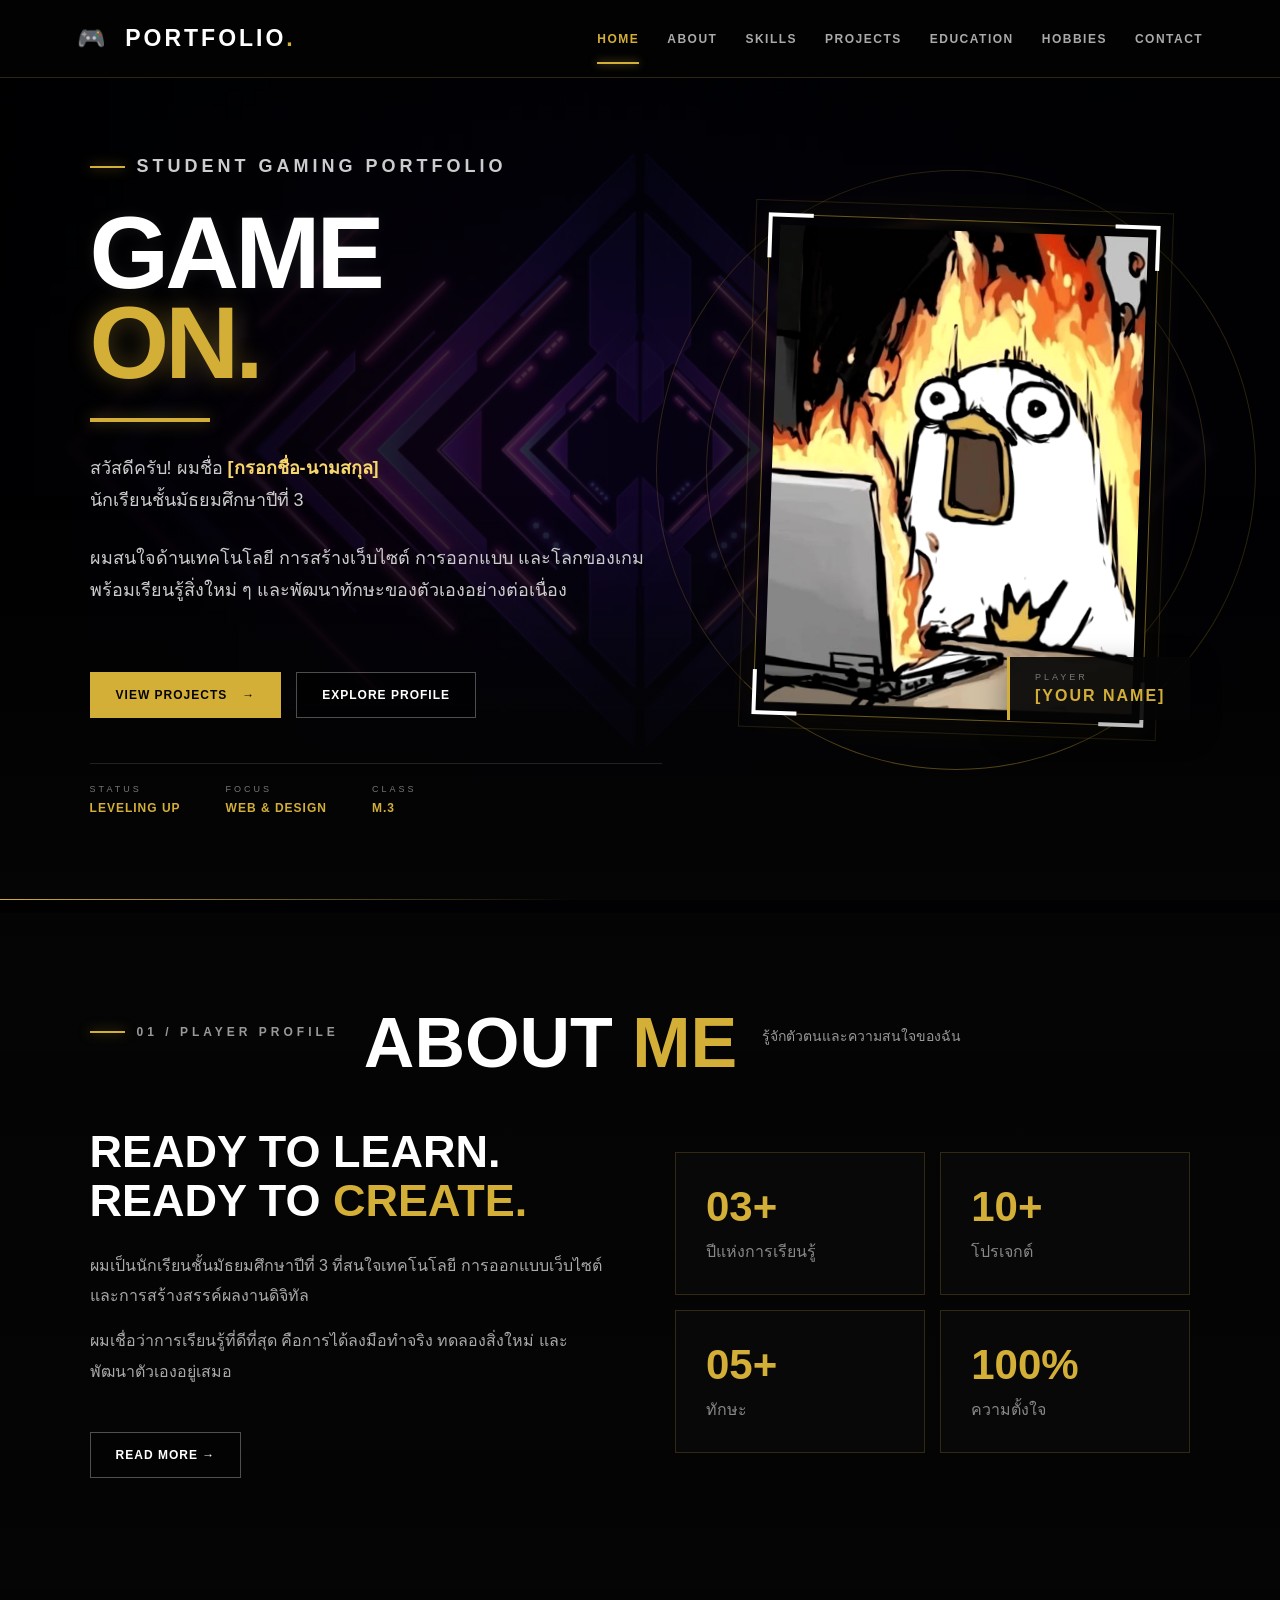
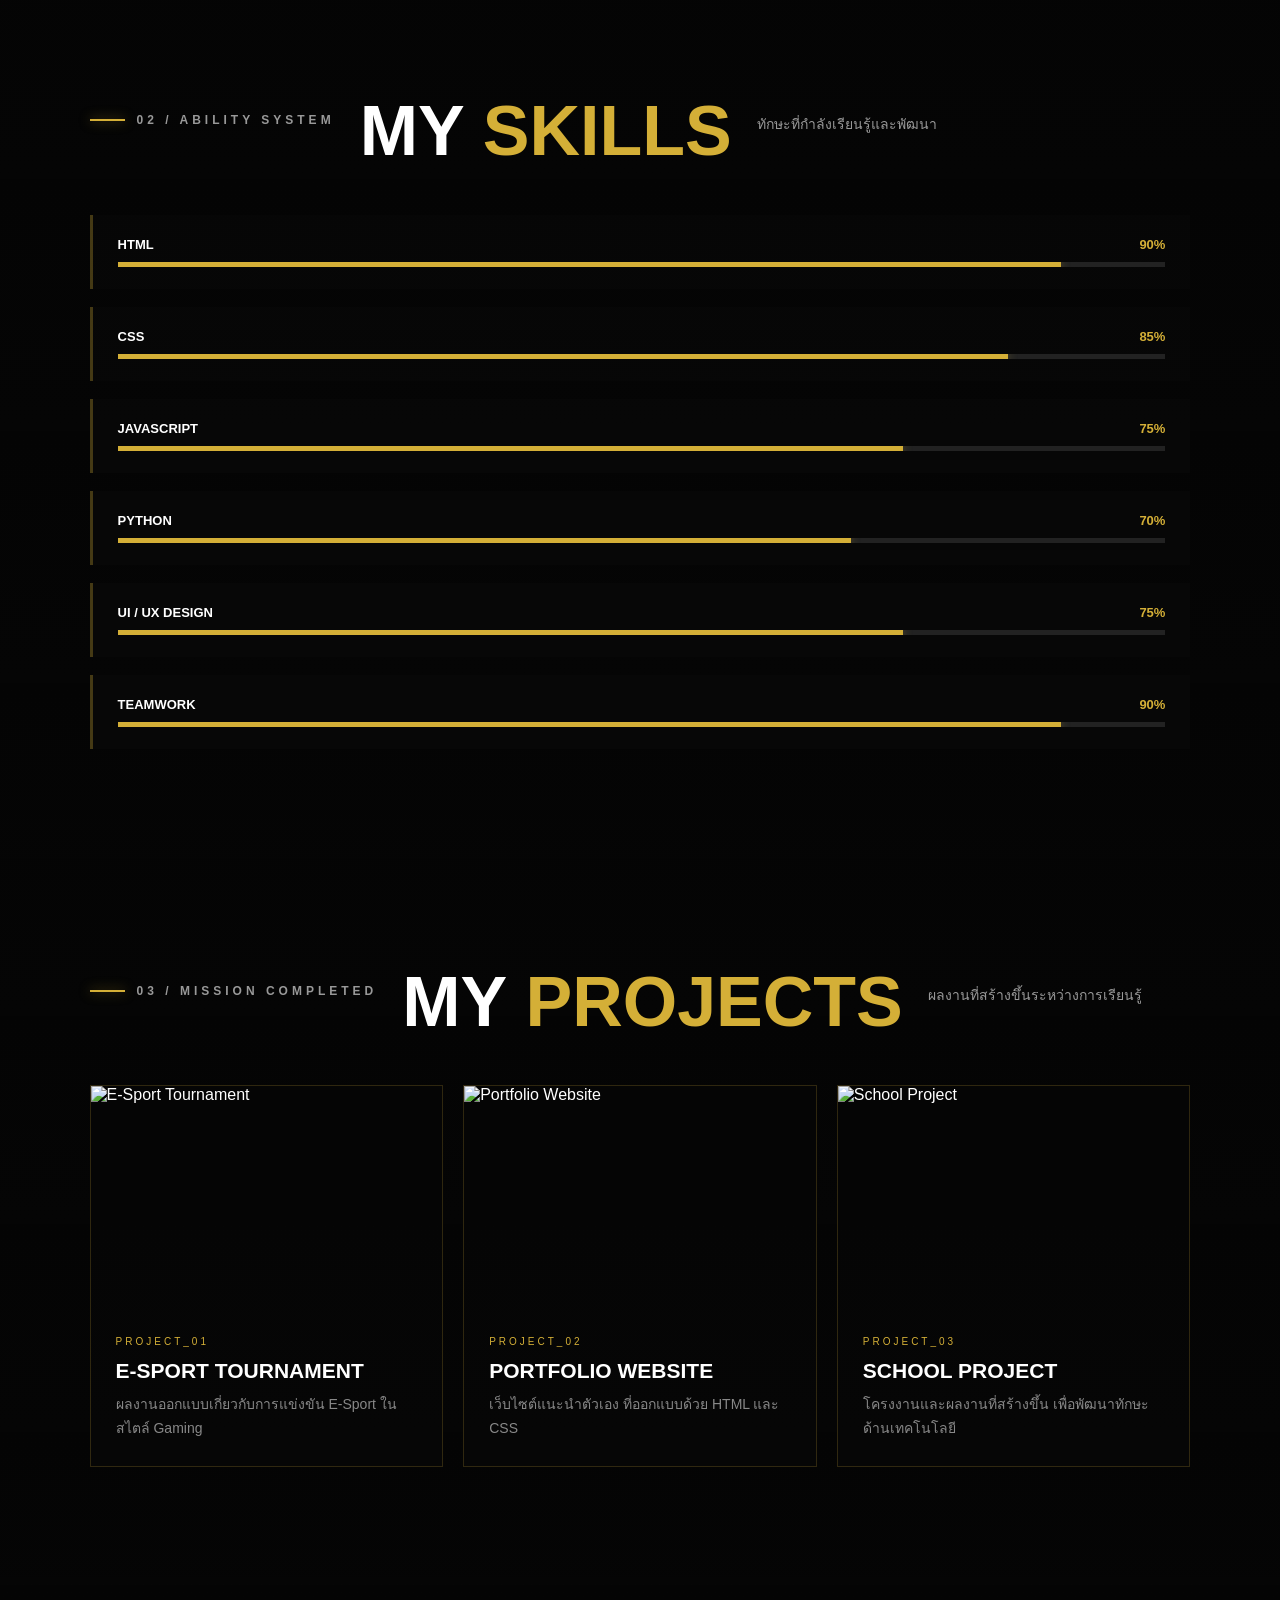
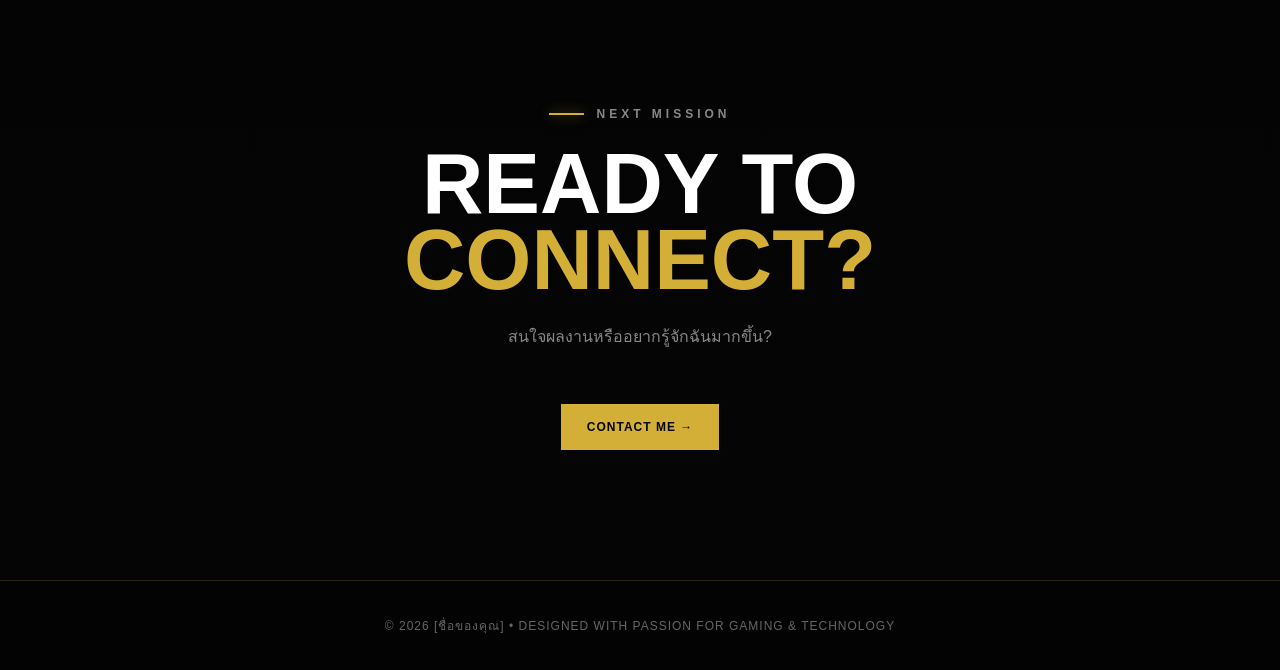
==== commit ad400ce0: "Update index.html" ====
--- a/index.html
+++ b/index.html
@@ -1159,7 +1159,7 @@
                     <!-- เปลี่ยนเป็นรูปของตัวเองภายหลัง -->
 
                     <img
-                        src="https://placehold.co/500x600/111111/D4AF37?text=YOUR+PHOTO"
+                        src="images/profile.jpg"
                         alt="รูปโปรไฟล์"
                     >
 
